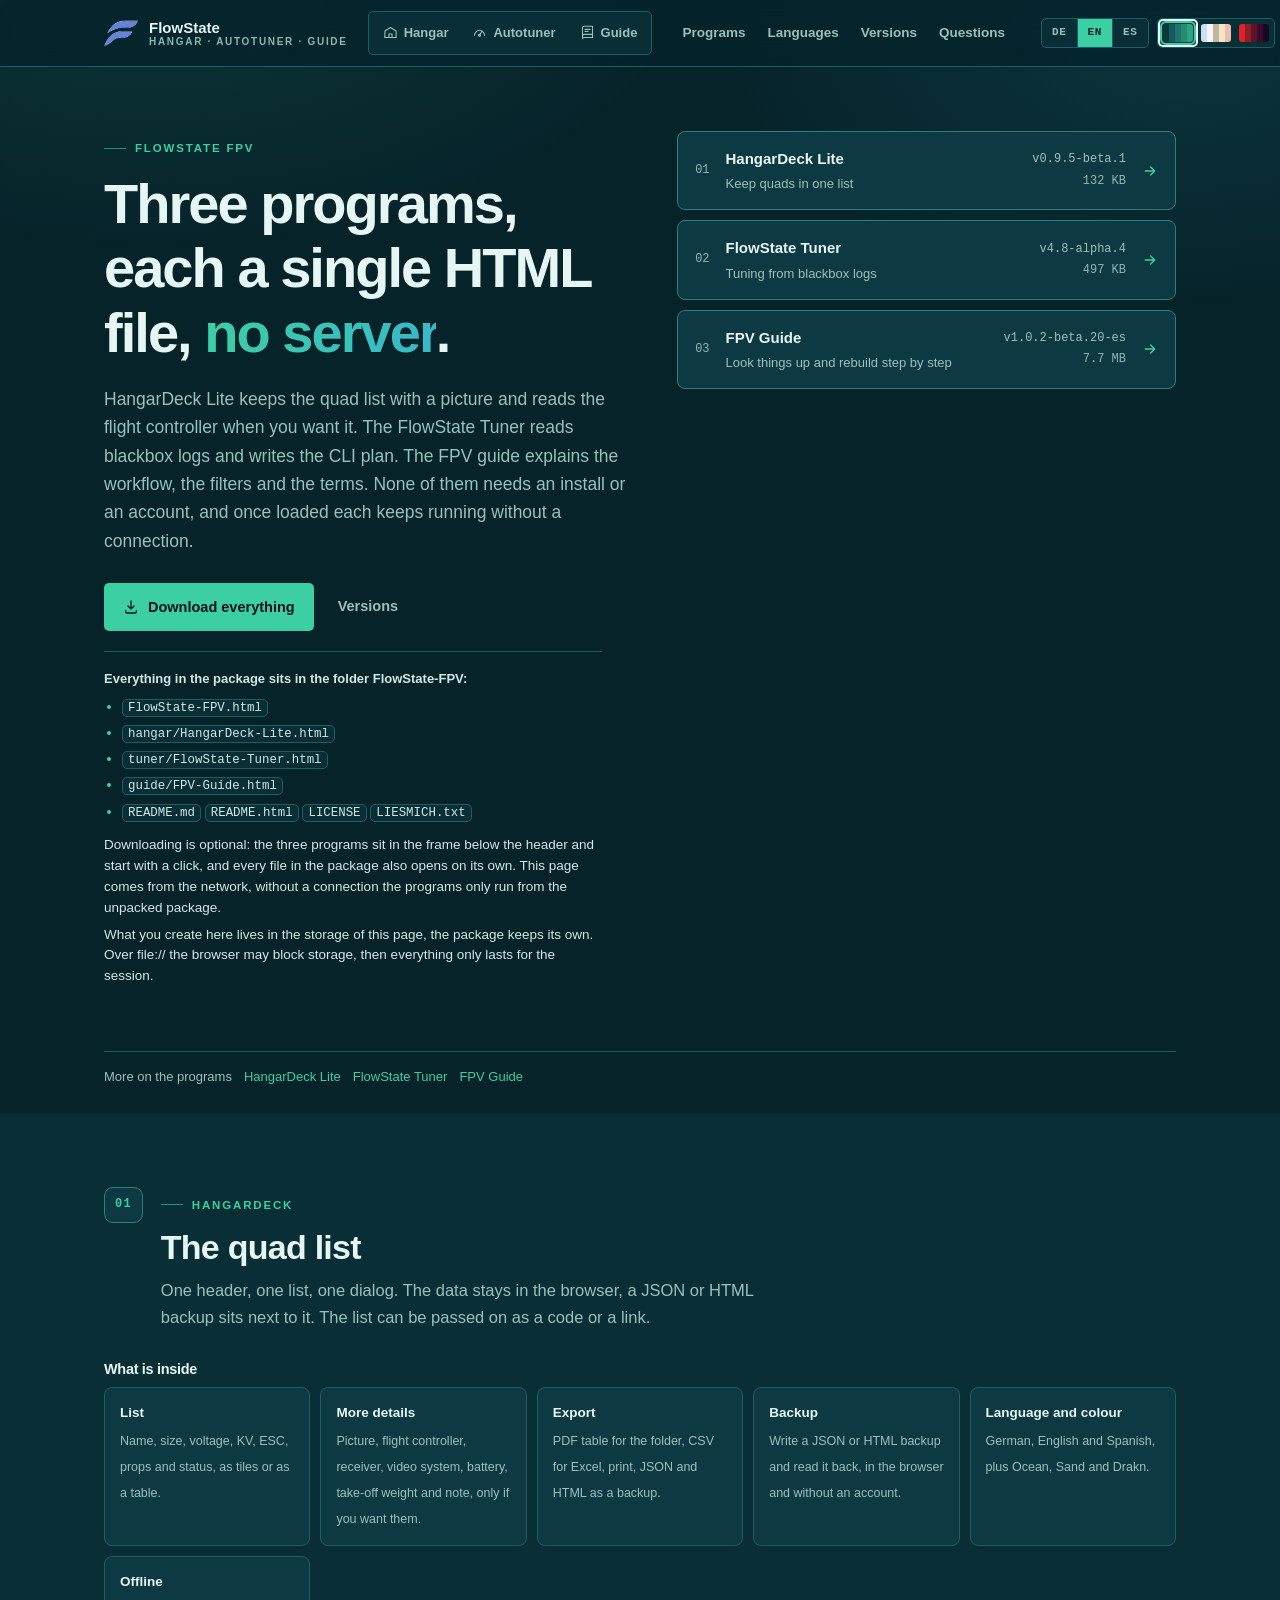
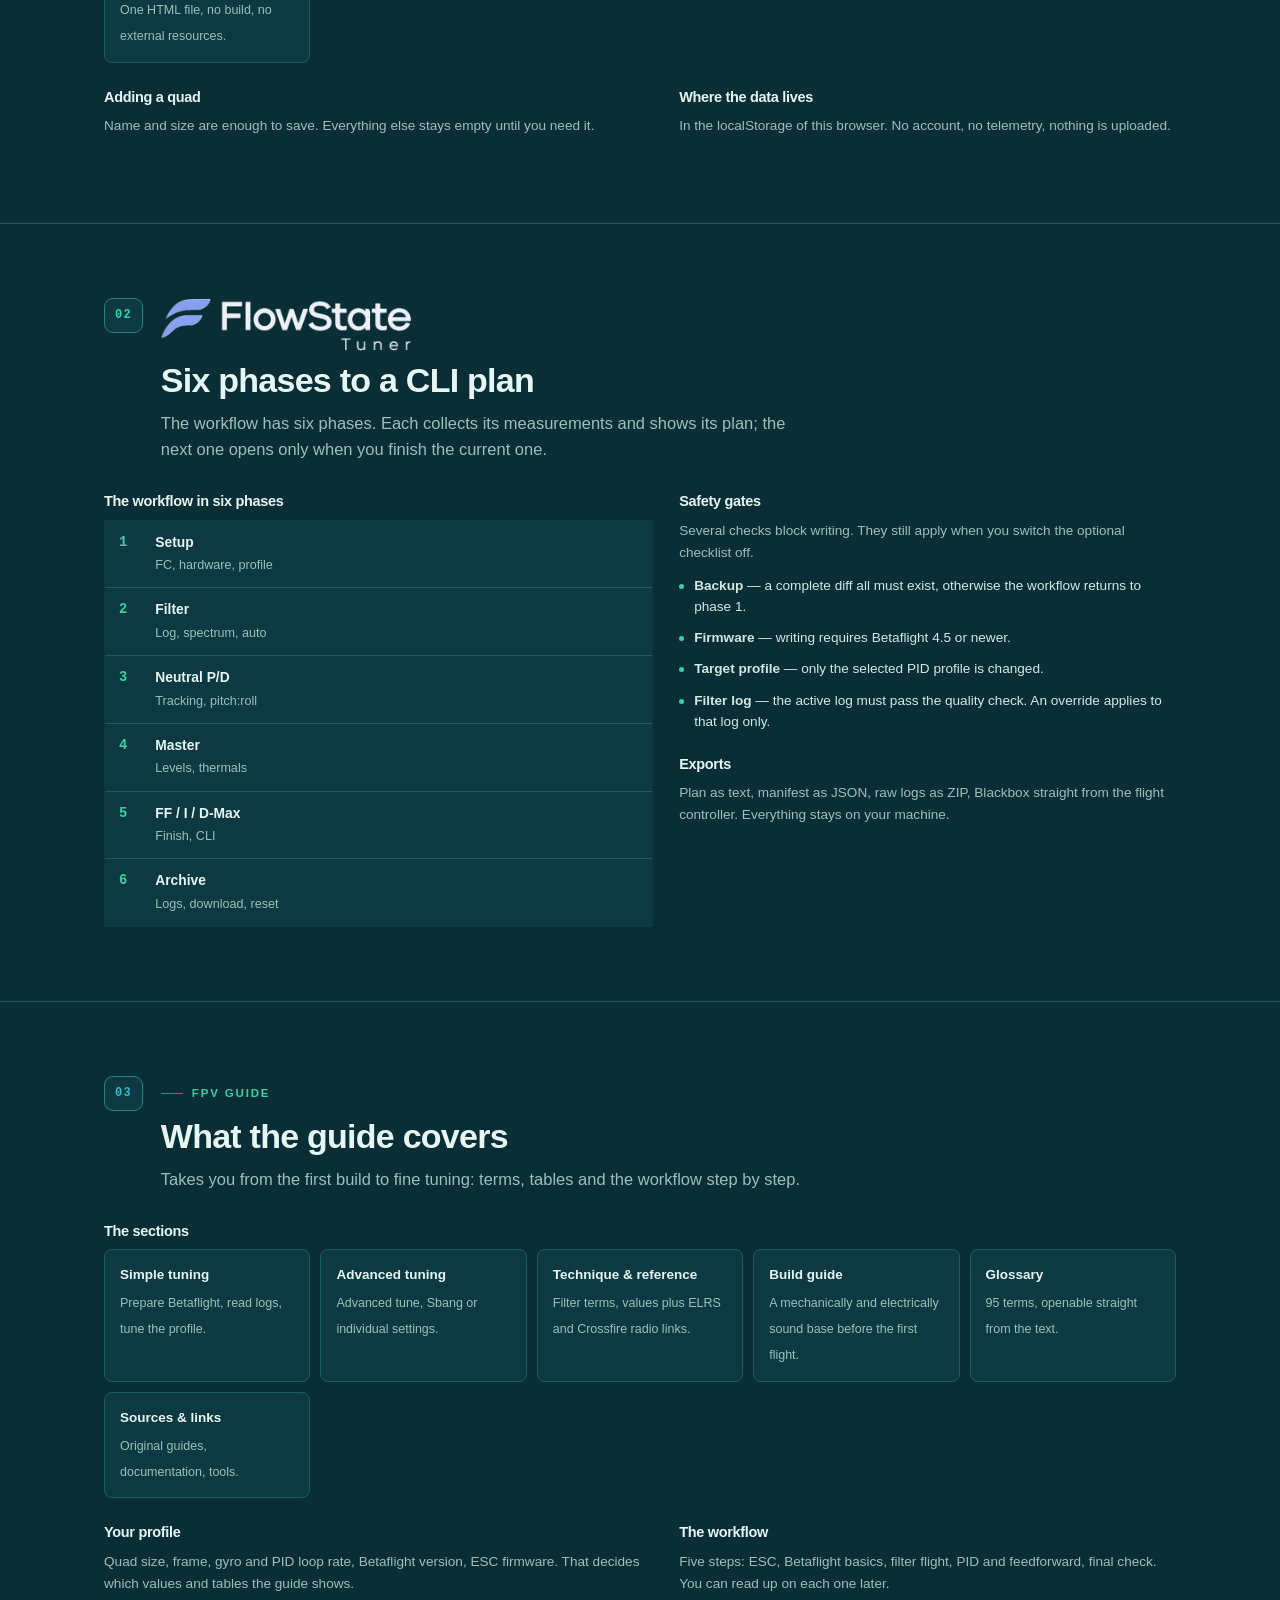
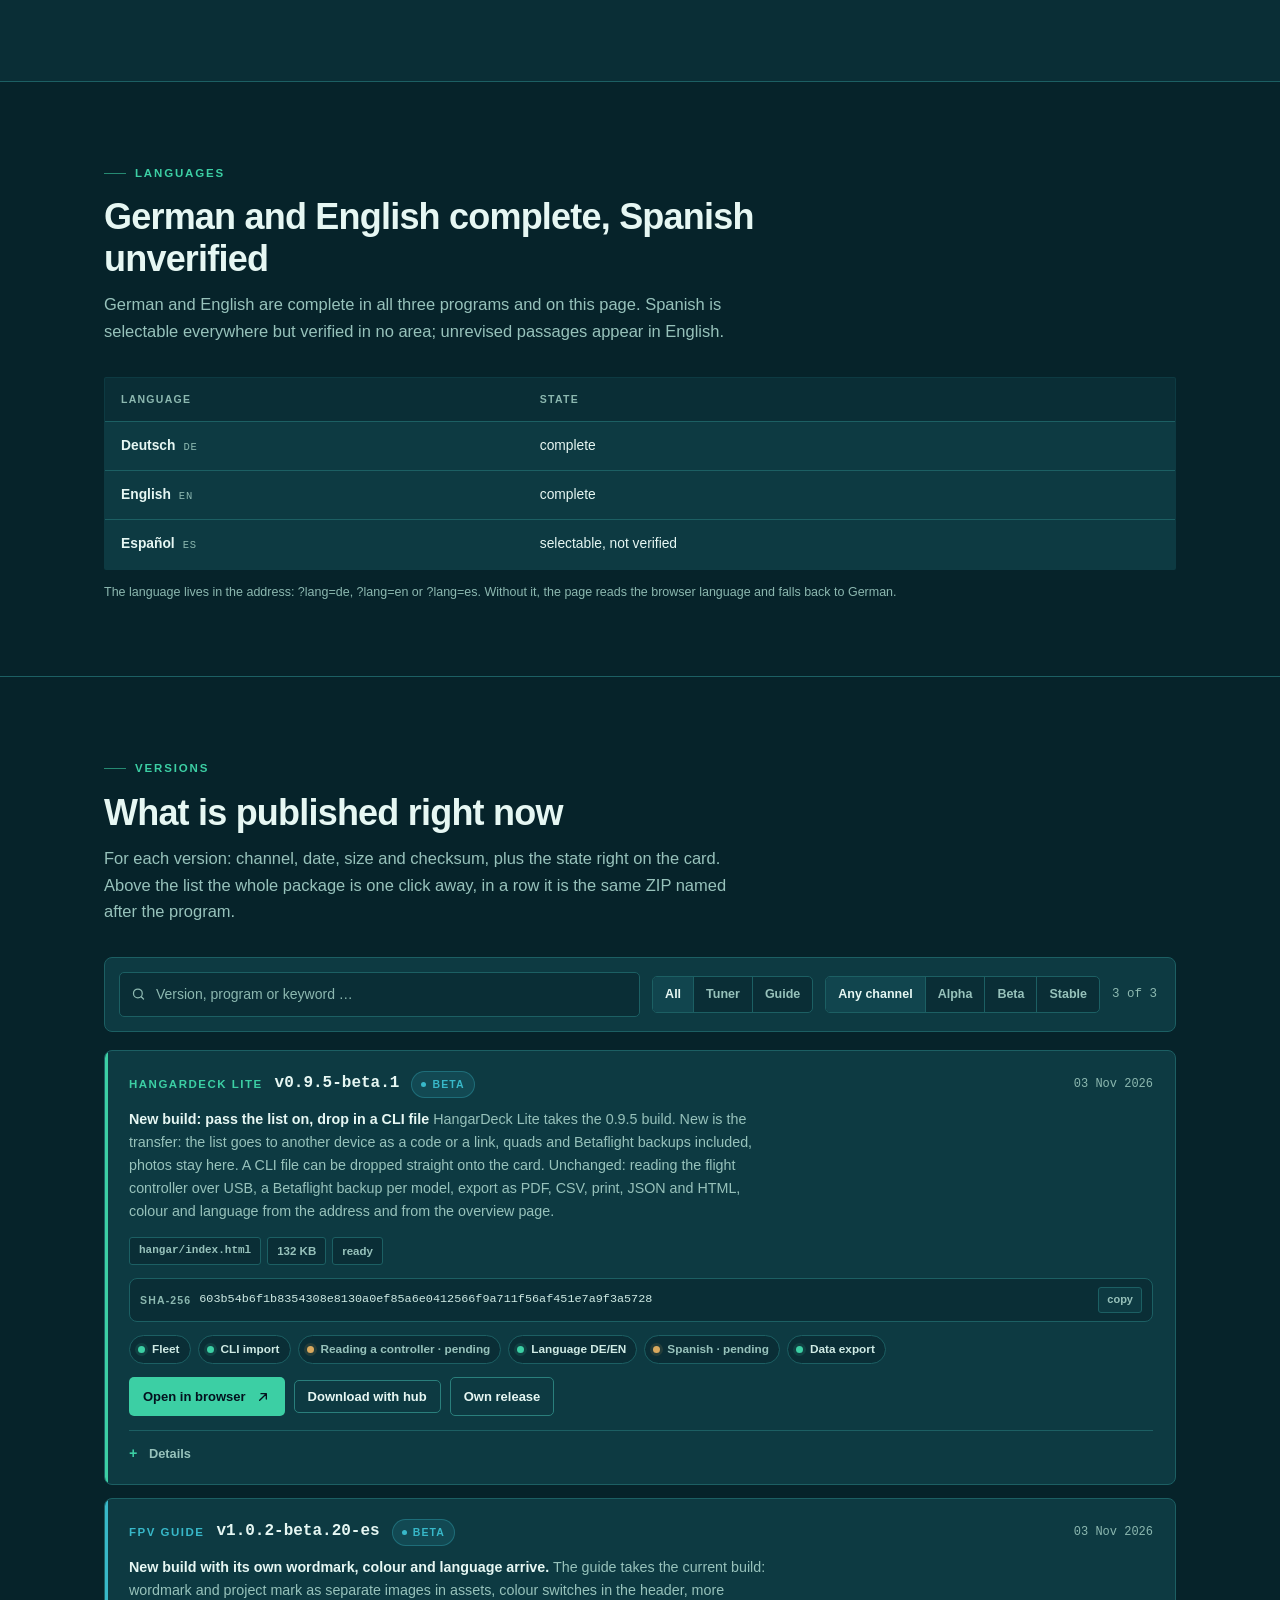
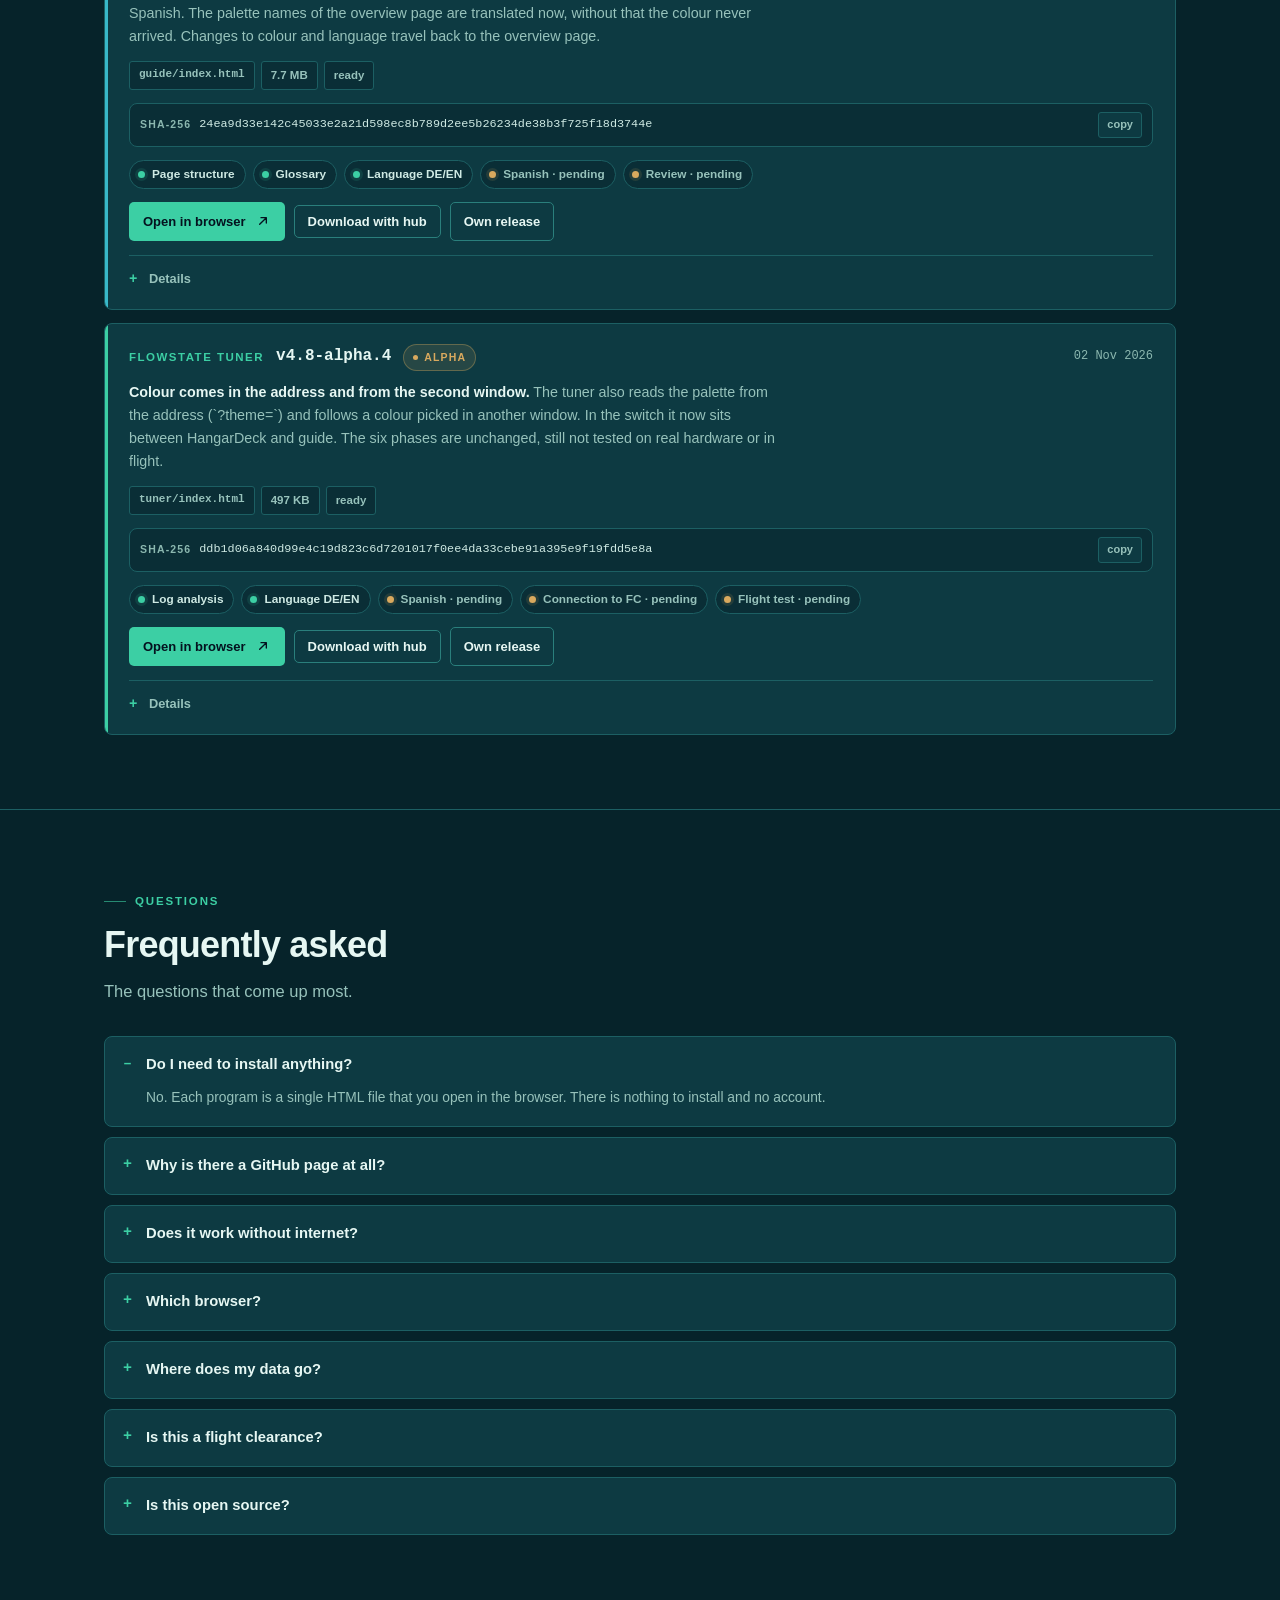
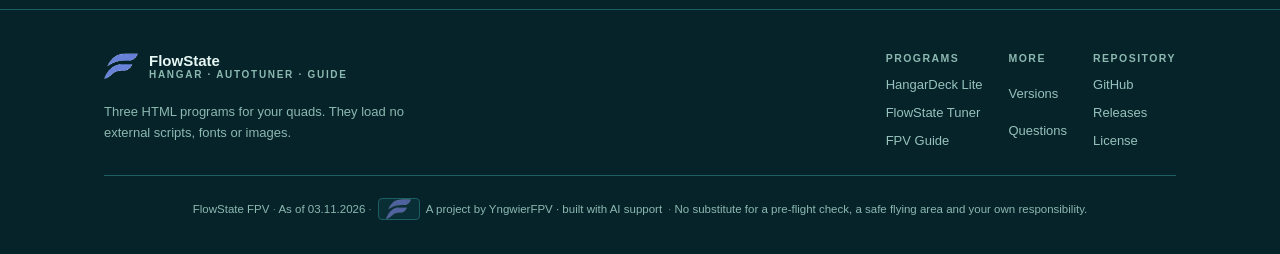
==== index.html @ fd962972 "Paketliste nur mit Dateinamen, Hinweis zum getrennten Speicher Statt vier beschreibender Zeilen steh" ====
<!DOCTYPE html>
<html lang="de" data-lang="de" data-theme="ocean">
<head>
<meta charset="utf-8">
<meta name="viewport" content="width=device-width, initial-scale=1">
<title>FlowState FPV · Tuner, Guide &amp; HangarDeck</title>
<meta name="description" content="Drei HTML-Programme für deine Copter. HangarDeck Lite führt die Copter-Liste, der FlowState Tuner wertet Blackbox-Logs aus und schreibt einen CLI-Plan, der FPV Guide erklärt Ablauf, Filter und Begriffe.">
<meta name="theme-color" content="#06232a">
<link rel="icon" href="assets/images/favicon.png" type="image/png">
<link rel="stylesheet" href="assets/css/style.css">
<script>
  (function () {
    var d = document.documentElement;
    d.classList.add('js');
    try {
      // Gespeichert wird der Name, den auch der Tuner kennt (dunkel/hell/creme);
      // hier wird er auf Ocean, Sand und Drakn abgebildet.
      var alt = { dark: 'ocean', light: 'sand', cream: 'drakn', linen: 'sand', crimson: 'drakn' };
      var theme = new URLSearchParams(location.search).get('theme');
      if (!theme) theme = localStorage.getItem('flowstate-theme');
      if (alt[theme]) theme = alt[theme];
      if (theme === 'ocean' || theme === 'sand' || theme === 'drakn') {
        d.setAttribute('data-theme', theme);
        if (new URLSearchParams(location.search).get('theme')) {
          try { localStorage.setItem('flowstate-theme', theme); } catch (e) {}
        }
      }
      var query = new URLSearchParams(location.search).get('lang');
      var lang = query || localStorage.getItem('flowstate-lang');
      if (lang !== 'de' && lang !== 'en' && lang !== 'es') {
        var browser = (navigator.language || 'en').toLowerCase();
        lang = browser.indexOf('de') === 0 ? 'de' : browser.indexOf('es') === 0 ? 'es' : 'en';
      }
      d.setAttribute('data-lang', lang);
      d.setAttribute('lang', lang);
    } catch (e) {}
  })();
</script>
</head>
<body>

<a class="sr-only" href="#uebersicht">Zum Inhalt</a>

<header class="site-header">
  <div class="wrap header-inner">
    <a class="brand" href="./">
      <img class="brand-mark" src="assets/images/mark.png" alt="" width="34" height="27" decoding="async">
      <span class="brand-text">
        <span class="brand-name">FlowState</span>
        <span class="brand-sub">Hangar · Autotuner · Guide</span>
      </span>
    </a>

    <div class="app-switch" id="app-switch" role="group" aria-label="Programme">
      <span class="app-switch__pill" aria-hidden="true"></span>
      <a class="app-switch__item" href="hangar/" data-app="hangar">
        <svg viewBox="0 0 24 24" fill="none" stroke="currentColor" stroke-width="1.7" stroke-linecap="round" stroke-linejoin="round" aria-hidden="true"><path d="M3 20V9.5L12 4l9 5.5V20"/><path d="M3 20h18"/><path d="M9.5 20v-5.5h5V20"/></svg>
        <span data-i18n="apps.hangar">Hangar</span>
      </a>
      <a class="app-switch__item" href="tuner/" data-app="tuner">
        <svg viewBox="0 0 24 24" fill="none" stroke="currentColor" stroke-width="1.7" stroke-linecap="round" stroke-linejoin="round" aria-hidden="true"><path d="M4 16.5a8 8 0 1 1 16 0"/><path d="M12 16.5 16 10"/><circle cx="12" cy="16.5" r="1.6"/></svg>
        <span data-i18n="apps.tuner">Autotuner</span>
      </a>
      <a class="app-switch__item" href="guide/" data-app="guide">
        <svg viewBox="0 0 24 24" fill="none" stroke="currentColor" stroke-width="1.7" stroke-linecap="round" stroke-linejoin="round" aria-hidden="true"><path d="M4 4.5A2.5 2.5 0 0 1 6.5 2H20v18H6.5A2.5 2.5 0 0 0 4 22V4.5Z"/><path d="M4 17.5A2.5 2.5 0 0 1 6.5 15H20"/><path d="M8 7h8M8 10.5h5"/></svg>
        <span data-i18n="apps.guide">Guide</span>
      </a>
    </div>

    <nav class="nav" aria-label="Navigation">
      <a href="#uebersicht" data-i18n="nav.projects">Programme</a>
      <a href="#sprachen" data-i18n="nav.langs">Sprachen</a>
      <a href="#versionen" data-i18n="nav.versions">Versionen</a>
      <a href="#fragen" data-i18n="nav.faq">Fragen</a>
    </nav>

    <div class="header-actions">
      <div class="lang-switch" role="group" aria-label="Sprache">
        <button type="button" data-lang-btn="de" aria-pressed="true">DE</button>
        <button type="button" data-lang-btn="en" aria-pressed="false">EN</button>
        <button type="button" data-lang-btn="es" aria-pressed="false">ES</button>
      </div>
      <div class="theme-switch" id="theme-switch" role="group" aria-label="Farben">
        <button class="theme-option" type="button" data-theme-set="ocean" aria-label="Ocean" aria-pressed="true">
          <span class="theme-dots" aria-hidden="true" style="--sw-1:#0b383e;--sw-2:#155b5b;--sw-3:#1e746b;--sw-4:#258c71;--sw-5:#2ca387"><i></i><i></i><i></i><i></i><i></i></span>
        </button>
        <button class="theme-option" type="button" data-theme-set="sand" aria-label="Sand" aria-pressed="false">
          <span class="theme-dots" aria-hidden="true" style="--sw-1:#c9e0f0;--sw-2:#f4f6f5;--sw-3:#c4b69c;--sw-4:#f0e6cb;--sw-5:#ecbda9"><i></i><i></i><i></i><i></i><i></i></span>
        </button>
        <button class="theme-option" type="button" data-theme-set="drakn" aria-label="Drakn" aria-pressed="false">
          <span class="theme-dots" aria-hidden="true" style="--sw-1:#dd2328;--sw-2:#8e1e2c;--sw-3:#5a152a;--sw-4:#3f092b;--sw-5:#140a25"><i></i><i></i><i></i><i></i><i></i></span>
        </button>
      </div>
      <button class="icon-btn update-btn" type="button" id="update-check" aria-label="Stand prüfen" title="Stand prüfen" data-i18n-aria="update.title" data-i18n-title="update.title">
        <svg viewBox="0 0 24 24" fill="none" stroke="currentColor" stroke-width="1.9" stroke-linecap="round" stroke-linejoin="round" aria-hidden="true"><path d="M20 12a8 8 0 1 1-2.5-5.8"/><path d="M20 3.5V9h-5.5"/></svg>
      </button>
      <button class="icon-btn report-btn" type="button" id="report-check" aria-label="Fehler melden" title="Fehler melden" data-i18n-aria="report.title" data-i18n-title="report.title">
        <svg viewBox="0 0 24 24" fill="none" stroke="currentColor" stroke-width="1.9" stroke-linecap="round" stroke-linejoin="round" aria-hidden="true"><ellipse cx="12" cy="13" rx="4" ry="5.6"/><path d="M9.4 7.6a2.6 2.6 0 0 1 5.2 0"/><path d="m9.3 5.4 1.3 1.6M14.7 5.4l-1.3 1.6"/><path d="M8 10.4 4.8 9M8 13H4.6M8 15.6 4.8 17M16 10.4 19.2 9M16 13h3.4M16 15.6 19.2 17"/></svg>
      </button>
      <a class="icon-btn" href="https://github.com/YngwieRfpv/flowstate-fpv-tuner" target="_blank" rel="noopener" aria-label="GitHub">
        <svg viewBox="0 0 16 16" fill="currentColor" aria-hidden="true"><path d="M8 0C3.58 0 0 3.58 0 8c0 3.54 2.29 6.53 5.47 7.59.4.07.55-.17.55-.38 0-.19-.01-.82-.01-1.49-2.01.37-2.53-.49-2.69-.94-.09-.23-.48-.94-.82-1.13-.28-.15-.68-.52-.01-.53.63-.01 1.08.58 1.23.82.72 1.21 1.87.87 2.33.66.07-.52.28-.87.51-1.07-1.78-.2-3.64-.89-3.64-3.95 0-.87.31-1.59.82-2.15-.08-.2-.36-1.02.08-2.12 0 0 .67-.21 2.2.82.64-.18 1.32-.27 2-.27s1.36.09 2 .27c1.53-1.04 2.2-.82 2.2-.82.44 1.1.16 1.92.08 2.12.51.56.82 1.27.82 2.15 0 3.07-1.87 3.75-3.65 3.95.29.25.54.73.54 1.48 0 1.07-.01 1.93-.01 2.2 0 .21.15.46.55.38A8.01 8.01 0 0 0 16 8c0-4.42-3.58-8-8-8Z"/></svg>
      </a>
    </div>
  </div>
</header>

<section class="app-stage" id="app-stage" hidden aria-label="Programm">
  <div class="app-stage__bar">
    <button type="button" class="app-stage__btn" id="app-stage-close">
      <svg viewBox="0 0 24 24" fill="none" stroke="currentColor" stroke-width="1.9" stroke-linecap="round" stroke-linejoin="round" aria-hidden="true"><path d="m15 18-6-6 6-6"/></svg>
      <span data-i18n="stage.back">Zurück zur Übersicht</span>
    </button>
    <span class="app-stage__title" id="app-stage-title">Guide</span>
    <a class="app-stage__btn app-stage__btn--quiet" id="app-stage-open" href="guide/" target="_blank" rel="noopener">
      <span data-i18n="stage.newTab">In neuem Tab</span>
      <svg viewBox="0 0 24 24" fill="none" stroke="currentColor" stroke-width="1.9" stroke-linecap="round" stroke-linejoin="round" aria-hidden="true"><path d="M14 4h6v6"/><path d="M20 4 11 13"/><path d="M19 14v5a1 1 0 0 1-1 1H5a1 1 0 0 1-1-1V6a1 1 0 0 1 1-1h5"/></svg>
    </a>
  </div>
  <div class="app-stage__frame">
    <div class="app-stage__loading" id="app-stage-loading">
      <span class="app-stage__spinner" aria-hidden="true"></span>
      <span data-i18n="stage.loading">Wird geladen</span>
      <p class="app-stage__slow" id="app-stage-slow" hidden>
        <a id="app-stage-slow-link" href="guide/" data-i18n="stage.slow">Lädt nicht im Rahmen, dann hier direkt öffnen</a>
      </p>
    </div>
    <iframe id="app-frame" title="Programm" src="about:blank" allow="serial; clipboard-write"></iframe>
  </div>
</section>

<main>

<section class="overview" id="uebersicht">
  <div class="wrap overview-grid">
    <div class="overview-copy">
      <p class="eyebrow" data-i18n="hero.eyebrow">FlowState FPV</p>
      <h1>
        <span data-i18n="hero.title1">Drei Programme,</span><br>
        <span data-i18n="hero.title2">je eine HTML-Datei,</span>
        <span class="accent" data-i18n="hero.accent">kein Server</span>.
      </h1>
      <p class="hero-lede" data-i18n="hero.lede">HangarDeck Lite führt die Copter-Liste mit Bild und liest auf Wunsch den Flight Controller aus. Der FlowState Tuner liest Blackbox-Logs und schreibt den CLI-Plan. Der FPV Guide erklärt Ablauf, Filter und Begriffe. Keines der drei braucht eine Installation oder ein Konto, und einmal geladen läuft es ohne Verbindung weiter.</p>
      <div class="overview-actions">
        <button class="btn btn--primary" type="button" data-bundle="all">
          <svg viewBox="0 0 24 24" fill="none" stroke="currentColor" stroke-width="1.9" stroke-linecap="round" stroke-linejoin="round" aria-hidden="true"><path d="M12 3v12m0 0 4.5-4.5M12 15l-4.5-4.5"/><path d="M4 17.5V19a2 2 0 0 0 2 2h12a2 2 0 0 0 2-2v-1.5"/></svg>
          <span data-i18n="bundle.all">Alles herunterladen</span>
        </button>
        <a class="btn btn--quiet" href="#versionen" data-i18n="hero.cta4">Versionen</a>
      </div>
      <div class="bundle-info">
        <p class="bundle-info__lead" data-i18n="bundle.what">Im Paket liegt alles im Ordner FlowState-FPV:</p>
        <ul class="bundle-info__list">
          <li><code>FlowState-FPV.html</code></li>
          <li><code>hangar/HangarDeck-Lite.html</code></li>
          <li><code>tuner/FlowState-Tuner.html</code></li>
          <li><code>guide/FPV-Guide.html</code></li>
          <li><code>README.md</code> <code>README.html</code> <code>LICENSE</code> <code>LIESMICH.txt</code></li>
        </ul>
        <p class="bundle-info__note" data-i18n="bundle.optional">Herunterladen ist freiwillig: die drei Programme liegen hier im Rahmen unter der Kopfzeile und starten per Klick, jede Datei im Paket lässt sich auch allein öffnen. Diese Seite kommt aus dem Netz, ohne Verbindung laufen die Programme nur aus dem entpackten Paket.</p>
        <p class="bundle-info__note" data-i18n="bundle.storage">Was du hier anlegst, liegt im Speicher dieser Seite, das Paket führt seinen eigenen. Über file:// kann der Browser den Speicher sperren, dann gilt alles nur für die Sitzung.</p>
      </div>
    </div>

    <div class="overview-list reveal" id="overview-list" aria-live="polite"></div>
    <p class="overview-links reveal">
      <span data-i18n="overview.sections">Mehr zu den Programmen</span>
      <a href="#hangar">HangarDeck Lite</a>
      <a href="#tuner">FlowState Tuner</a>
      <a href="#guide">FPV Guide</a>
    </p>
  </div>
</section>
<section class="section section--detail" id="hangar">
  <div class="wrap">
    <div class="detail-head reveal">
      <span class="detail-index">01</span>
      <div>
        <p class="eyebrow" data-i18n="hangar.eyebrow">HangarDeck</p>
        <h2 data-i18n="hangar.title">Die Copter-Liste</h2>
        <p class="lede" data-i18n="hangar.lede">Ein Kopf, eine Liste, ein Dialog. Die Daten bleiben im Browser, eine Sicherung als JSON oder HTML liegt daneben. Die Liste lässt sich als Code oder Link weitergeben.</p>
      </div>
    </div>

    <div class="reveal">
      <h3 class="sub-title" data-i18n="hangar.areas">Was drin ist</h3>
      <div class="area-grid">
        <div class="area"><strong data-i18n="area.list.t">Liste</strong><span data-i18n="area.list.d">Name, Größe, Spannung, KV, ESC, Props und Status, wahlweise als Kacheln oder als Tabelle.</span></div>
        <div class="area"><strong data-i18n="area.detail.t">Mehr Details</strong><span data-i18n="area.detail.d">Bild, Flight Controller, Empfänger, Videosystem, Akku, Abfluggewicht und Notiz, nur auf Wunsch.</span></div>
        <div class="area"><strong data-i18n="area.export.t">Export</strong><span data-i18n="area.export.d">PDF-Tabelle für die Ablage, CSV für Excel, Druck, JSON und HTML als Sicherung.</span></div>
        <div class="area"><strong data-i18n="area.backup.t">Sicherung</strong><span data-i18n="area.backup.d">JSON- oder HTML-Backup schreiben und wieder einlesen, im Browser und ohne Konto.</span></div>
        <div class="area"><strong data-i18n="area.lang.t">Sprache und Farbe</strong><span data-i18n="area.lang.d">Deutsch, Englisch und Spanisch, dazu Ozean, Leinen und Dunkelrot.</span></div>
        <div class="area"><strong data-i18n="area.offline.t">Offline</strong><span data-i18n="area.offline.d">Eine HTML-Datei, kein Build, keine fremden Ressourcen.</span></div>
      </div>
    </div>

    <div class="detail-grid" style="margin-top:26px">
      <div class="reveal">
        <h3 class="sub-title" data-i18n="hangar.check">Anlegen</h3>
        <p class="sub-text" data-i18n="hangar.check.lede">Name und Größe reichen zum Speichern. Alles andere bleibt leer, bis du es brauchst.</p>
      </div>
      <div class="reveal">
        <h3 class="sub-title" data-i18n="hangar.data">Wo die Daten liegen</h3>
        <p class="sub-text" data-i18n="hangar.data.lede">Im localStorage dieses Browsers. Kein Konto, keine Telemetrie, nichts wird hochgeladen.</p>
      </div>
    </div>
  </div>
</section>

<section class="section section--detail" id="tuner">
  <div class="wrap">
    <div class="detail-head reveal">
      <span class="detail-index">02</span>
      <div>
        <img class="tuner-logo tuner-logo--dunkel" src="assets/images/logo-tuner.png" alt="FlowState Tuner" width="560" height="118" decoding="async">
        <img class="tuner-logo tuner-logo--hell" src="assets/images/logo-tuner-hell.png" alt="FlowState Tuner" width="560" height="118" decoding="async">
        <h2 data-i18n="tuner.title">Sechs Phasen bis zum CLI-Plan</h2>
        <p class="lede" data-i18n="tuner.lede">Der Ablauf hat sechs Phasen. Jede sammelt ihre Messwerte und zeigt ihren Plan. Weiter geht es erst, wenn du die Phase abschließt.</p>
      </div>
    </div>

    <div class="detail-grid">
      <div class="reveal">
        <h3 class="sub-title" data-i18n="tuner.phases">Der Ablauf in sechs Phasen</h3>
        <table class="phase-table">
          <tbody id="phase-body"></tbody>
        </table>
      </div>

      <div class="reveal">
        <h3 class="sub-title" data-i18n="tuner.gates">Sicherheits-Gates</h3>
        <p class="sub-text" data-i18n="tuner.gates.lede">Mehrere Prüfungen blockieren das Schreiben. Sie greifen auch dann, wenn du die optionale Checkliste abgeschaltet hast.</p>
        <ul class="notes-list">
          <li><span><strong data-i18n="gate.backup.t">Backup</strong> — <span data-i18n="gate.backup.d">ein vollständiges diff all muss vorliegen, sonst springt der Ablauf zurück in Phase 1.</span></span></li>
          <li><span><strong data-i18n="gate.firmware.t">Firmware</strong> — <span data-i18n="gate.firmware.d">Schreiben nur mit Betaflight 4.5 oder neuer.</span></span></li>
          <li><span><strong data-i18n="gate.profile.t">Zielprofil</strong> — <span data-i18n="gate.profile.d">nur das gewählte PID-Profil wird verändert.</span></span></li>
          <li><span><strong data-i18n="gate.filter.t">Filterlog</strong> — <span data-i18n="gate.filter.d">das aktive Log muss die Qualitätsprüfung bestehen. Ein Override gilt nur für genau dieses Log.</span></span></li>
        </ul>

        <h3 class="sub-title" style="margin-top:24px" data-i18n="tuner.exports">Exporte</h3>
        <p class="sub-text" data-i18n="tuner.exports.lede">Plan als Text, Manifest als JSON, Roh-Logs als ZIP, Blackbox direkt aus dem Flight Controller. Alles bleibt auf deinem Rechner.</p>
      </div>
    </div>
  </div>
</section>

<section class="section section--detail" id="guide">
  <div class="wrap">
    <div class="detail-head reveal">
      <span class="detail-index">03</span>
      <div>
        <p class="eyebrow" data-i18n="guide.eyebrow">FPV Guide</p>
        <h2 data-i18n="guide.title">Was im Guide steht</h2>
        <p class="lede" data-i18n="guide.lede">Führt vom ersten Build bis zum Feintuning: Begriffe, Tabellen und der Ablauf Schritt für Schritt.</p>
      </div>
    </div>

    <div class="reveal">
      <h3 class="sub-title" data-i18n="guide.areas">Die Bereiche</h3>
      <div class="area-grid">
        <div class="area"><strong data-i18n="area.simple.t">Simple Tuning</strong><span data-i18n="area.simple.d">Betaflight vorbereiten, Logs lesen, Profil abstimmen.</span></div>
        <div class="area"><strong data-i18n="area.advanced.t">Advanced Tuning</strong><span data-i18n="area.advanced.d">Advanced Tune, Sbang oder einzelne Einstellungen.</span></div>
        <div class="area"><strong data-i18n="area.ref.t">Technik & Referenz</strong><span data-i18n="area.ref.d">Filterbegriffe, Werte sowie ELRS- und Crossfire-Funkstrecken.</span></div>
        <div class="area"><strong data-i18n="area.build.t">Build-Guide</strong><span data-i18n="area.build.d">Mechanisch und elektrisch saubere Basis vor dem Erstflug.</span></div>
        <div class="area"><strong data-i18n="area.glossary.t">Glossar</strong><span data-i18n="area.glossary.d">95 Begriffe, direkt im Text aufrufbar.</span></div>
        <div class="area"><strong data-i18n="area.sources.t">Quellen & Links</strong><span data-i18n="area.sources.d">Originalanleitungen, Dokumentation, Werkzeuge.</span></div>
      </div>
    </div>

    <div class="detail-grid" style="margin-top:26px">
      <div class="reveal">
        <h3 class="sub-title" data-i18n="guide.profile">Dein Profil</h3>
        <p class="sub-text" data-i18n="guide.profile.lede">Coptergröße, Frame, Gyro- und PID-Taktrate, Betaflight-Version, ESC-Firmware. Danach richtet sich, welche Werte und Tabellen der Guide zeigt.</p>
      </div>
      <div class="reveal">
        <h3 class="sub-title" data-i18n="guide.workspace">Der Ablauf</h3>
        <p class="sub-text" data-i18n="guide.workspace.lede">Fünf Schritte: ESC, Betaflight-Basis, Filterflug, PID und Feedforward, Abschlussprüfung. Jeden Schritt kannst du später nachlesen.</p>
      </div>
    </div>
  </div>
</section>

<section class="section" id="sprachen">
  <div class="wrap">
    <div class="section-head reveal">
      <p class="eyebrow" data-i18n="langs.eyebrow">Sprachen</p>
      <h2 data-i18n="langs.title">Deutsch und Englisch vollständig, Spanisch ungeprüft</h2>
      <p class="lede" data-i18n="langs.lede">Deutsch und Englisch sind bei allen drei Programmen und in dieser Übersicht vollständig. Spanisch ist überall auswählbar, aber in keinem Bereich geprüft; offene Stellen erscheinen auf Englisch.</p>
    </div>

    <div class="reveal">
      <table class="lang-table">
        <thead>
          <tr>
            <th scope="col" data-i18n="langs.h.language">Sprache</th>
            <th scope="col" data-i18n="langs.h.status">Stand</th>
          </tr>
        </thead>
        <tbody>
          <tr>
            <th scope="row"><strong>Deutsch</strong><span class="lang-code">DE</span></th>
            <td data-i18n="langs.status.full">vollständig</td>
          </tr>
          <tr>
            <th scope="row"><strong>English</strong><span class="lang-code">EN</span></th>
            <td data-i18n="langs.status.full">vollständig</td>
          </tr>
          <tr>
            <th scope="row"><strong>Español</strong><span class="lang-code">ES</span></th>
            <td data-i18n="langs.status.open">wählbar, nicht geprüft</td>
          </tr>
        </tbody>
      </table>
      <p class="lang-note" data-i18n="langs.note">Die Sprache steht in der Adresse: ?lang=de, ?lang=en oder ?lang=es. Ohne Angabe nimmt die Seite die Browsersprache und fällt sonst auf Deutsch zurück.</p>
    </div>
  </div>
</section>

<section class="section" id="versionen">
  <div class="wrap">
    <div class="section-head reveal">
      <p class="eyebrow" data-i18n="versions.eyebrow">Versionen</p>
      <h2 data-i18n="versions.title">Was gerade veröffentlicht ist</h2>
      <p class="lede" data-i18n="versions.lede">Zu jeder Version: Kanal, Datum, Größe und Prüfsumme, dazu der Stand direkt in der Karte. Oben lässt sich alles auf einmal laden, in der Zeile dasselbe Paket mit dem Programmnamen im Dateinamen.</p>
    </div>

    <div class="toolbar reveal">
      <label class="search">
        <span class="sr-only" data-i18n="search.label">Versionen durchsuchen</span>
        <svg viewBox="0 0 24 24" fill="none" stroke="currentColor" stroke-width="2" stroke-linecap="round" aria-hidden="true"><circle cx="11" cy="11" r="7"/><path d="m20 20-3.5-3.5"/></svg>
        <input id="search" type="search" data-i18n-placeholder="search.placeholder" placeholder="Version, Programm oder Stichwort …" autocomplete="off" spellcheck="false">
      </label>

      <div class="segmented" role="group" aria-label="Programm">
        <button type="button" data-filter="project" data-value="all" aria-pressed="true" data-i18n="filter.all">Alle</button>
        <button type="button" data-filter="project" data-value="tuner" aria-pressed="false">Tuner</button>
        <button type="button" data-filter="project" data-value="guide" aria-pressed="false">Guide</button>
      </div>

      <div class="segmented" role="group" aria-label="Kanal">
        <button type="button" data-filter="channel" data-value="all" aria-pressed="true" data-i18n="filter.anyChannel">Jeder Kanal</button>
        <button type="button" data-filter="channel" data-value="alpha" aria-pressed="false">Alpha</button>
        <button type="button" data-filter="channel" data-value="beta" aria-pressed="false">Beta</button>
        <button type="button" data-filter="channel" data-value="rc" aria-pressed="false" data-i18n-aria="channel.rc" hidden>RC</button>
        <button type="button" data-filter="channel" data-value="stable" aria-pressed="false">Stable</button>
      </div>

      <span class="toolbar-count" id="result-count" aria-live="polite">—</span>
    </div>

    <div class="release-list" id="release-list"></div>
  </div>
</section>

<section class="section" id="fragen">
  <div class="wrap">
    <div class="section-head reveal">
      <p class="eyebrow" data-i18n="faq.eyebrow">Fragen</p>
      <h2 data-i18n="faq.title">Häufige Fragen</h2>
      <p class="lede" data-i18n="faq.lede">Die Fragen, die am häufigsten kommen.</p>
    </div>

    <div class="faq reveal">
      <details open>
        <summary data-i18n="faq.install.q">Muss ich etwas installieren?</summary>
        <p data-i18n="faq.install.a">Nein. Jedes Programm besteht aus einer HTML-Datei, die du im Browser öffnest. Es gibt nichts zu installieren und kein Konto.</p>
      </details>
      <details>
        <summary data-i18n="faq.pages.q">Warum gibt es überhaupt eine GitHub-Seite?</summary>
        <p data-i18n="faq.pages.a">GitHub Pages liefert nur Dateien aus, die im Repository liegen. Es startet nichts und es baut nichts. Damit eine Adresse wie /tuner/ funktioniert, muss in den Repository-Einstellungen unter Pages der Branch ausgewählt sein, in dem die Dateien liegen.</p>
      </details>
      <details>
        <summary data-i18n="faq.offline.q">Funktioniert das auch ohne Internet?</summary>
        <p data-i18n="faq.offline.a">Ja. Die Dateien laden keine externen Skripte, Schriften oder Bilder. Du kannst sie herunterladen oder direkt öffnen, das WLAN kann dabei aus bleiben. Nur die Verweise im Guide führen ins Netz: Sie öffnen sich erst mit Verbindung, der Inhalt braucht sie nicht.</p>
      </details>
      <details>
        <summary data-i18n="faq.browser.q">Welcher Browser?</summary>
        <p data-i18n="faq.browser.a">Der Guide läuft in jedem modernen Browser, auch auf dem Handy. Für die Verbindung zum Flight Controller braucht der Tuner Web Serial. Chrome, Edge und Opera haben es am Desktop eingebaut. In anderen Chromium-Browsern kann es funktionieren, getestet ist das aber nicht. Brave liefert Web Serial abgeschaltet, du musst es erst in den Einstellungen einschalten. Bei Vivaldi fehlte es in manchen Versionen. Firefox und Safari haben es gar nicht. Die Log-Analyse funktioniert in jedem Browser.</p>
      </details>
      <details>
        <summary data-i18n="faq.data.q">Wohin gehen meine Daten?</summary>
        <p data-i18n="faq.data.a">Die Daten bleiben auf deinem Gerät. Einstellungen und Profil liegen im Browser-Speicher, es gibt kein Backend und keine Telemetrie.</p>
      </details>
      <details>
        <summary data-i18n="faq.safe.q">Ist das eine Flugfreigabe?</summary>
        <p data-i18n="faq.safe.a">Nein. Der Tuner ist eine Alpha: Der Schreibpfad ist an echter Hardware und im Flug nicht getestet. Schreiben geht auf eigene Verantwortung, es gilt der Haftungsausschluss der Lizenz. Vorher sichern, Props ab, solange der Copter am USB hängt, und bei heißen Motoren, Desyncs oder unklarer Mechanik sofort aufhören.</p>
      </details>
      <details>
        <summary data-i18n="faq.license.q">Ist das Open Source?</summary>
        <p data-i18n="faq.license.a">Nein. Der Quelltext ist einsehbar, Bearbeitungen sind aber nicht erlaubt. Damit erfüllt die Lizenz die Open-Source-Definition nicht. Erlaubt ist die unveränderte Weitergabe mit Lizenz und Quellenverweis. Der Grund ist der Schreibzugriff auf den Flight Controller: Ungeprüfte Abwandlungen sollen nicht als fertige Fassung im Umlauf sein.</p>
      </details>
    </div>
  </div>
</section>

</main>

<footer class="site-footer">
  <div class="wrap">
    <div class="footer-top">
      <div>
        <a class="brand" href="./">
          <img class="brand-mark" src="assets/images/mark.png" alt="" width="34" height="27" decoding="async">
          <span class="brand-text">
            <span class="brand-name">FlowState</span>
            <span class="brand-sub">Hangar · Autotuner · Guide</span>
          </span>
        </a>
        <p class="footer-note" data-i18n="footer.note">Drei HTML-Programme für deine Copter. Sie laden keine externen Skripte, Schriften oder Bilder.</p>
      </div>

      <div class="footer-links">
        <div class="footer-col">
          <h4 data-i18n="footer.programs">Programme</h4>
          <a href="hangar/">HangarDeck Lite</a>
          <a href="tuner/">FlowState Tuner</a>
          <a href="guide/">FPV Guide</a>
        </div>
        <div class="footer-col">
          <h4 data-i18n="footer.more">Mehr</h4>
          <a href="#versionen" data-i18n="nav.versions">Versionen</a>
          <a href="#fragen" data-i18n="nav.faq">Fragen</a>
        </div>
        <div class="footer-col">
          <h4 data-i18n="footer.repo">Repository</h4>
          <a href="https://github.com/YngwieRfpv/flowstate-fpv-tuner" target="_blank" rel="noopener">GitHub</a>
          <a href="https://github.com/YngwieRfpv/flowstate-fpv-tuner/releases" target="_blank" rel="noopener" data-i18n="footer.releases">Releases</a>
          <a href="https://github.com/YngwieRfpv/flowstate-fpv-tuner/blob/main/LICENSE" target="_blank" rel="noopener" data-i18n="footer.license">Lizenz</a>
        </div>
      </div>
    </div>

    <div class="footer-bottom">
      <span>FlowState FPV <span class="footer-sep" aria-hidden="true">·</span>
        <span data-i18n="footer.asOf">Stand</span> <span data-hero-date>—</span>
        <span class="footer-sep" aria-hidden="true">·</span></span>
      <span class="footer-credit">
        <img class="footer-project-logo" src="assets/images/mark.png" alt="" width="42" height="22" decoding="async">
        <span data-i18n="footer.credit">Ein Projekt von YngwierFPV · KI-gestützt erstellt</span>
      </span>
      <span><span class="footer-sep" aria-hidden="true">·</span>
        <span data-i18n="footer.safety">Kein Ersatz für einen Pre-Flight-Check, sichere Flugfläche und eigene Verantwortung.</span></span>
    </div>
  </div>
</footer>

<dialog class="update-dialog" id="update-dialog" aria-labelledby="update-heading">
  <div class="update-dialog__head">
    <h2 id="update-heading" data-i18n="update.title">Stand prüfen</h2>
    <button class="update-dialog__close" type="button" id="update-close" aria-label="Schließen" data-i18n-aria="update.close">
      <svg viewBox="0 0 24 24" fill="none" stroke="currentColor" stroke-width="2" stroke-linecap="round" aria-hidden="true"><path d="m6 6 12 12M18 6 6 18"/></svg>
    </button>
  </div>
  <div class="update-dialog__body" id="update-body"></div>
  <p class="update-dialog__keep" data-i18n="update.keep">Eine Sicherung ist nicht nötig. Copter-Liste und Tuner-Stand liegen im Browser, nicht in den Dateien, und bleiben erhalten, wenn du die neue Fassung am selben Ort über die alte legst.</p>
</dialog>

<dialog class="update-dialog report-dialog" id="report-dialog" aria-labelledby="report-heading">
  <div class="update-dialog__head">
    <h2 id="report-heading" data-i18n="report.title">Fehler melden</h2>
    <button class="update-dialog__close" type="button" id="report-close" aria-label="Schließen" data-i18n-aria="report.close">
      <svg viewBox="0 0 24 24" fill="none" stroke="currentColor" stroke-width="2" stroke-linecap="round" aria-hidden="true"><path d="m6 6 12 12M18 6 6 18"/></svg>
    </button>
  </div>
  <div class="update-dialog__body report-body">
    <label class="report-field" for="report-program">
      <span class="report-label" data-i18n="report.program">Programm</span>
      <select id="report-program">
        <option value="hub" selected>FlowState FPV</option>
        <option value="tuner">FlowState Tuner</option>
        <option value="guide">FPV Guide</option>
        <option value="hangar">HangarDeck Lite</option>
      </select>
    </label>
    <label class="report-field" for="report-text">
      <span class="report-label" data-i18n="report.what">Was ist passiert?</span>
      <textarea id="report-text" rows="5" spellcheck="true" data-i18n-placeholder="report.whatPh" placeholder="Was hast du gemacht, was ist passiert, was hast du erwartet?"></textarea>
    </label>
    <label class="report-field" for="report-contact">
      <span class="report-label" data-i18n="report.contact">Kontakt (freiwillig)</span>
      <input id="report-contact" type="text" autocomplete="off" data-i18n-placeholder="report.contactPh" placeholder="Mail oder Name, wenn eine Rückfrage erlaubt ist">
    </label>
    <div class="report-trap" aria-hidden="true">
      <label for="report-hp">Website</label>
      <input id="report-hp" type="text" tabindex="-1" autocomplete="off">
    </div>
    <div class="report-actions">
      <button class="btn btn--sm btn--primary" type="button" id="report-telegram" data-i18n="report.sendTelegram" title="Im Telegram-Fenster den Bot @flowstate_fpv_feedback_bot auswählen">Mit Telegram senden</button>
      <button class="btn btn--sm btn--ghost" type="button" id="report-mail" data-i18n="report.sendMail">E-Mail schreiben</button>
      <button class="btn btn--sm btn--ghost" type="button" id="report-copy" data-i18n="report.copy">Bericht kopieren</button>
      <button class="btn btn--sm btn--ghost" type="button" id="report-discord" data-i18n="report.sendDiscord" hidden>Discord</button>
    </div>
    <p class="report-status" id="report-status" role="status" aria-live="polite"></p>
  </div>
  <p class="update-dialog__keep" data-i18n="report.hint">Angehangen werden Programm-Version, Datum und Browser-Kennung, sonst nichts.</p>
</dialog>

<script src="assets/data/versions.js"></script>
<script src="assets/js/markdown.js"></script>
<script src="assets/js/hub.js"></script>
</body>
</html>
---- assets/css/style.css ----
/* Farbschemata: Ocean (Standard), Sand, Drakn.
   Grundlage sind drei Paletten zu je fünf Tönen, aus denen Flächen, Linien und Akzente abgeleitet sind. */

:root,
[data-theme="ocean"] {
  --bg: #06232a;
  --bg-soft: #0a2e36;
  --panel: #0d3a42;
  --panel-2: #11454e;
  --panel-hover: #15525c;
  --line: #1c5f63;
  --line-strong: #2a7f7c;
  --text: #e6f7f3;
  --text-soft: #cfeae4;
  --muted: #97c2bb;
  --faint: #8cb8b0;

  --mint: #3ccfa4;
  --mint-soft: rgba(60, 207, 164, 0.12);
  --mint-line: rgba(60, 207, 164, 0.32);
  --sky: #38b8c9;
  --sky-soft: rgba(56, 184, 201, 0.12);
  --sky-line: rgba(56, 184, 201, 0.32);
  --amber: #d9a95e;
  --amber-soft: rgba(217, 169, 94, 0.12);
  --amber-line: rgba(217, 169, 94, 0.34);
  --violet: #a99df0;
  --violet-soft: rgba(169, 157, 240, 0.12);
  --sw-1: #0b383e;
  --sw-2: #155b5b;
  --sw-3: #1e746b;
  --sw-4: #258c71;
  --sw-5: #2ca387;

  --shadow: 0 1px 0 rgba(255, 255, 255, 0.04) inset, 0 8px 18px -18px rgba(1, 10, 14, 0.9);
  --radius: 8px;
  --r-flat: 2px;
  --r-chip: 3px;
  --r-seg: 5px;
  --r-card: 8px;
  --card-edge: 1px solid var(--line-strong);
  --ring: #eef6f5;
  --maxw: 1120px;

  --font: ui-sans-serif, -apple-system, BlinkMacSystemFont, "Segoe UI", Roboto,
    "Helvetica Neue", Arial, sans-serif;
  --mono: ui-monospace, SFMono-Regular, "SF Mono", Menlo, Consolas,
    "Liberation Mono", monospace;
  --ease: cubic-bezier(0.22, 0.61, 0.36, 1);
}

[data-theme="sand"] {
  --bg: #eef1f2;
  --bg-soft: #e6ecef;
  --panel: #fcfdfd;
  --panel-2: #f7f2e7;
  --panel-hover: #ffffff;
  --line: #d6dcd9;
  --line-strong: #b2bdb8;
  --card-edge: 1px solid var(--line);
  --ring: #ffffff;
  --text: #22302e;
  --text-soft: #35443f;
  --muted: #5b6a66;
  --faint: #5d6c67;

  --mint: #23668e;
  --mint-soft: rgba(35, 102, 142, 0.09);
  --mint-line: rgba(35, 102, 142, 0.28);
  --sky: #1f7a70;
  --sky-soft: rgba(31, 122, 112, 0.09);
  --sky-line: rgba(31, 122, 112, 0.26);
  --amber: #8a6329;
  --amber-soft: rgba(138, 99, 41, 0.1);
  --amber-line: rgba(138, 99, 41, 0.28);
  --violet: #a4553f;
  --violet-soft: rgba(164, 85, 63, 0.1);
  --sw-1: #c9e0f0;
  --sw-2: #f4f6f5;
  --sw-3: #c4b69c;
  --sw-4: #f0e6cb;
  --sw-5: #ecbda9;

  --shadow: 0 1px 2px rgba(34, 48, 46, 0.05), 0 8px 16px -20px rgba(34, 48, 46, 0.4);
}

[data-theme="drakn"] {
  --bg: #140a25;
  --bg-soft: #1a0d2e;
  --panel: #21123a;
  --panel-2: #291647;
  --panel-hover: #331c55;
  --line: #3f2059;
  --line-strong: #5a2b76;
  --ring: #f7eef7;
  --text: #f7eef7;
  --text-soft: #e5d6e9;
  --muted: #b6a3bd;
  --faint: #ab98b3;

  --mint: #f2595f;
  --mint-soft: rgba(242, 89, 95, 0.14);
  --mint-line: rgba(242, 89, 95, 0.34);
  --sky: #e0708f;
  --sky-soft: rgba(224, 112, 143, 0.13);
  --sky-line: rgba(224, 112, 143, 0.32);
  --amber: #f0a24e;
  --amber-soft: rgba(240, 162, 78, 0.12);
  --amber-line: rgba(240, 162, 78, 0.34);
  --violet: #b98cf0;
  --violet-soft: rgba(185, 140, 240, 0.12);
  --sw-1: #dd2328;
  --sw-2: #8e1e2c;
  --sw-3: #5a152a;
  --sw-4: #3f092b;
  --sw-5: #140a25;

  --shadow: 0 1px 0 rgba(255, 255, 255, 0.04) inset, 0 8px 18px -18px rgba(8, 2, 16, 0.92);
}

*,
*::before,
*::after {
  box-sizing: border-box;
}

html {
  scroll-behavior: smooth;
  scroll-padding-top: 88px;
  -webkit-text-size-adjust: 100%;
}

body {
  margin: 0;
  background: var(--bg);
  color: var(--text);
  font-family: var(--font);
  font-size: 16px;
  line-height: 1.62;
  -webkit-font-smoothing: antialiased;
  overflow-x: hidden;
}

body::before {
  content: "";
  position: fixed;
  inset: 0;
  z-index: -2;
  background:
    radial-gradient(900px 520px at 12% -8%, var(--mint-soft), transparent 62%),
    radial-gradient(760px 480px at 92% 2%, var(--sky-soft), transparent 60%),
    var(--bg);
}

[data-theme="sand"] body::before {
  background:
    radial-gradient(900px 520px at 12% -8%, var(--mint-soft), transparent 62%),
    radial-gradient(760px 480px at 92% 2%, var(--sky-soft), transparent 60%),
    var(--bg);
}

img,
svg {
  display: block;
  max-width: 100%;
}

a {
  color: var(--mint);
  text-decoration: none;
}

a:hover {
  text-decoration: underline;
  text-underline-offset: 3px;
}

h1,
h2,
h3,
h4 {
  margin: 0;
  line-height: 1.15;
  letter-spacing: -0.022em;
  font-weight: 650;
}

p {
  margin: 0;
}

ul,
ol {
  margin: 0;
  padding: 0;
}

code,
kbd {
  font-family: var(--mono);
  font-size: 0.92em;
}

:focus-visible {
  outline: 2px solid var(--mint);
  outline-offset: 3px;
  border-radius: 3px;
}

::selection {
  background: var(--mint-soft);
}

.wrap {
  width: 100%;
  max-width: var(--maxw);
  margin-inline: auto;
  padding-inline: 24px;
}

.section {
  padding-block: 74px;
}

.section--tight {
  padding-block: 48px;
}

.section + .section {
  border-top: 1px solid var(--line);
}

.section-head {
  max-width: 740px;
  margin-bottom: 32px;
}

.eyebrow {
  display: inline-flex;
  align-items: center;
  gap: 9px;
  font-size: 11.5px;
  font-weight: 700;
  letter-spacing: 0.16em;
  text-transform: uppercase;
  color: var(--mint);
  margin-bottom: 14px;
}

.eyebrow::before {
  content: "";
  width: 22px;
  height: 1px;
  background: var(--mint);
  opacity: 0.6;
}

.section-head h2 {
  font-size: clamp(25px, 3.2vw, 36px);
  margin-bottom: 12px;
}

.lede {
  color: var(--muted);
  font-size: 16.5px;
  max-width: 70ch;
}

.site-header {
  position: sticky;
  top: 0;
  z-index: 50;
  backdrop-filter: blur(14px) saturate(140%);
  -webkit-backdrop-filter: blur(14px) saturate(140%);
  background: color-mix(in srgb, var(--bg) 82%, transparent);
  border-bottom: 1px solid var(--line);
}

.header-inner {
  display: flex;
  align-items: center;
  gap: 20px;
  height: 66px;
}

.brand {
  display: inline-flex;
  align-items: center;
  gap: 11px;
  color: var(--text);
  text-decoration: none;
  flex-shrink: 0;
}

.brand:hover {
  text-decoration: none;
}

.brand-mark {
  width: 34px;
  height: auto;
  flex: none;
  display: block;
}

.tuner-logo {
  display: block;
  width: min(250px, 62vw);
  height: auto;
  margin-bottom: 10px;
}

.tuner-logo--hell {
  display: none;
}

[data-theme="ocean"] .tuner-logo--hell,
[data-theme="drakn"] .tuner-logo--hell {
  display: block;
}

[data-theme="ocean"] .tuner-logo--dunkel,
[data-theme="drakn"] .tuner-logo--dunkel {
  display: none;
}

/* Das Blau der Marke ist auf dunklem Grund zu tief — leicht anheben. */
[data-theme="ocean"] .brand-mark,
[data-theme="drakn"] .brand-mark {
  filter: brightness(1.32) saturate(1.08);
}

.brand-text {
  display: flex;
  flex-direction: column;
  line-height: 1.15;
}

.brand-name {
  font-weight: 700;
  font-size: 15px;
}

.brand-sub {
  font-size: 10px;
  letter-spacing: 0.17em;
  text-transform: uppercase;
  color: var(--faint);
  font-weight: 650;
}

.nav {
  display: flex;
  align-items: center;
  gap: 2px;
  margin-left: auto;
}

.nav a {
  color: var(--muted);
  font-size: 13.5px;
  font-weight: 550;
  padding: 8px 10px;
  border-radius: 5px;
  transition: color 0.16s var(--ease), background 0.16s var(--ease);
}

.nav a:hover {
  color: var(--text);
  background: var(--panel-2);
  text-decoration: none;
}

.header-actions {
  display: flex;
  align-items: center;
  gap: 8px;
  margin-left: 6px;
}

.icon-btn {
  display: inline-grid;
  place-items: center;
  width: 36px;
  height: 36px;
  border-radius: 5px;
  border: 1px solid var(--line);
  background: var(--panel);
  color: var(--muted);
  cursor: pointer;
  transition: color 0.16s var(--ease), border-color 0.16s var(--ease),
    background 0.16s var(--ease);
  padding: 0;
}

.icon-btn:hover {
  color: var(--text);
  border-color: var(--line-strong);
  background: var(--panel-hover);
}

.icon-btn svg {
  width: 17px;
  height: 17px;
}

/* Eingebettete Programmseite direkt unter der Kopfzeile. */

.app-stage {
  display: grid;
  grid-template-rows: auto minmax(0, 1fr);
  height: calc(100vh - 66px);
  height: calc(100dvh - 66px);
  background: var(--bg);
}

.app-stage[hidden] {
  display: none;
}

.app-stage__bar {
  display: flex;
  align-items: center;
  gap: 10px;
  padding: 8px 18px;
  border-bottom: 1px solid var(--line);
  background: var(--bg-soft);
}

.app-stage__btn {
  display: inline-flex;
  align-items: center;
  gap: 6px;
  padding: 6px 11px;
  border: 1px solid var(--line);
  border-radius: 5px;
  background: var(--panel);
  color: var(--muted);
  font: inherit;
  font-size: 12.5px;
  font-weight: 600;
  cursor: pointer;
  transition: color 0.16s var(--ease), border-color 0.16s var(--ease),
    background 0.16s var(--ease);
}

.app-stage__btn:hover {
  color: var(--text);
  border-color: var(--line-strong);
  background: var(--panel-hover);
  text-decoration: none;
}

.app-stage__btn svg {
  width: 14px;
  height: 14px;
}

.app-stage__btn--quiet {
  margin-left: auto;
}

.app-stage__title {
  font-size: 12.5px;
  font-weight: 650;
  letter-spacing: 0.08em;
  text-transform: uppercase;
  color: var(--faint);
}

.app-stage__frame {
  position: relative;
  min-height: 0;
}

.app-stage__frame iframe {
  display: block;
  width: 100%;
  height: 100%;
  border: 0;
  background: var(--bg);
}

.app-stage__loading {
  position: absolute;
  inset: 0;
  z-index: 1;
  display: flex;
  flex-wrap: wrap;
  align-items: center;
  justify-content: center;
  gap: 10px;
  font-size: 13px;
  color: var(--muted);
  background: var(--bg);
}

.app-stage__loading[hidden] {
  display: none;
}

.app-stage__slow {
  flex-basis: 100%;
  margin: 0;
  text-align: center;
  font-size: 12.5px;
}

.app-stage__slow[hidden] {
  display: none;
}

.app-stage__slow a {
  color: var(--mint);
  text-decoration: underline;
  text-underline-offset: 2px;
}

.app-stage__spinner {
  width: 16px;
  height: 16px;
  border: 2px solid var(--line-strong);
  border-top-color: var(--mint);
  border-radius: 50%;
  animation: app-spin 0.8s linear infinite;
}

@keyframes app-spin {
  to { transform: rotate(360deg); }
}

body.app-open {
  overflow: hidden;
}

body.app-open main,
body.app-open .site-footer {
  display: none;
}

body.app-open .nav {
  display: none;
}

body.app-open .site-header {
  position: static;
}

@media (max-width: 640px) {
  .app-stage__bar {
    padding: 7px 12px;
  }

  .app-stage__btn span {
    display: none;
  }

  .app-stage__btn {
    padding: 7px;
  }
}

/* Programm-Umschalter in der Kopfzeile: Guide, Autotuner, Hangar. */

.app-switch {
  position: relative;
  display: inline-flex;
  align-items: center;
  gap: 2px;
  padding: 3px;
  border: 1px solid var(--line);
  border-radius: 5px;
  background: var(--bg-soft);
  flex-shrink: 0;
}

.app-switch__pill {
  position: absolute;
  top: 3px;
  bottom: 3px;
  left: 0;
  width: 0;
  border-radius: 3px;
  background: var(--panel);
  box-shadow: 0 0 0 1px var(--line-strong), 0 2px 6px -2px rgba(0, 0, 0, 0.35);
  opacity: 0;
  pointer-events: none;
  transition: transform 0.22s var(--ease), width 0.22s var(--ease),
    opacity 0.14s var(--ease);
}

.app-switch[data-active] .app-switch__pill {
  opacity: 1;
}

.app-switch__item {
  position: relative;
  z-index: 1;
  display: inline-flex;
  align-items: center;
  gap: 6px;
  padding: 7px 11px;
  border-radius: 3px;
  color: var(--muted);
  font-size: 13px;
  font-weight: 600;
  white-space: nowrap;
  transition: color 0.16s var(--ease);
}

.app-switch__item svg {
  width: 15px;
  height: 15px;
  flex: none;
}

.app-switch__item:hover,
.app-switch__item:focus-visible {
  color: var(--text);
  text-decoration: none;
}

.bundle-btn.is-busy {
  cursor: progress;
  color: var(--faint);
}

@media (max-width: 1000px) {
  .app-switch__item {
    padding: 7px 9px;
    font-size: 12.5px;
  }
}

@media (max-width: 620px) {
  .app-switch__item svg {
    display: none;
  }
}

@media (max-width: 480px) {
  .app-switch__item {
    padding: 7px 8px;
    font-size: 12px;
  }
}

/* Enger gestellt, damit Umschalter, Sprache und Farben nebeneinander Platz haben. */
@media (max-width: 1140px) {
  .header-inner {
    gap: 12px;
  }
}

/* Auf schmalen Schirmen bleibt die Marke als Zeichen, damit der Umschalter Platz hat. */
@media (max-width: 640px) {
  .header-inner .brand-text {
    display: none;
  }
}

/* Auf schmalen Schirmen weicht der GitHub-Verweis, Prüfung und Meldung bleiben erreichbar. */
@media (max-width: 480px) {
  .header-inner .header-actions .icon-btn:not(.update-btn):not(.report-btn) {
    display: none;
  }

  .header-inner .header-actions .icon-btn.update-btn,
  .header-inner .header-actions .icon-btn.report-btn {
    width: 32px;
    height: 32px;
  }
}

/* Auf dem Handy enger: Sprache, Farben und Umschalter bleiben nebeneinander. */
@media (max-width: 480px) {
  .header-inner {
    gap: 8px;
  }

  .app-switch__item {
    padding: 7px 6px;
  }

  .lang-switch button {
    padding: 5px 6px;
  }

  .theme-switch .theme-option {
    padding: 2px;
  }

  .theme-switch .theme-dots i {
    width: 4px;
    height: 14px;
  }
}

/* Ganz schmal: die Marke weicht, damit Umschalter, Sprache und Farben passen. */
@media (max-width: 560px) {
  .header-inner .brand {
    display: none;
  }

  .header-inner {
    justify-content: space-between;
  }
}

@media (max-width: 420px) {
  .theme-switch .theme-dots i {
    width: 4px;
    height: 13px;
  }

  .app-switch__item {
    padding: 6px 5px;
  }
}

/* Farben: die drei Paletten liegen nebeneinander, nichts klappt auf. */

.theme-switch {
  display: inline-flex;
  align-items: center;
  gap: 2px;
  padding: 2px;
  border: 1px solid var(--line);
  border-radius: 5px;
  background: var(--bg-soft);
  flex-shrink: 0;
}

.theme-switch .theme-option {
  width: auto;
  padding: 3px;
  border-radius: 3px;
  line-height: 0;
}

.theme-switch .theme-option:hover {
  background: var(--panel-hover);
}

.theme-switch .theme-option:focus-visible {
  outline: 2px solid var(--mint);
  outline-offset: 2px;
}

.theme-switch .theme-option[aria-pressed="true"] {
  background: var(--panel);
  box-shadow: 0 0 0 2px var(--ring);
}

.theme-switch .theme-dots {
  width: auto;
  border-radius: 3px;
}

/* Die fünf Töne der laufenden Palette als Streifen */
.theme-dots {
  display: inline-flex;
  overflow: hidden;
  border-radius: 3px;
  box-shadow: 0 0 0 1px rgba(0, 0, 0, 0.12) inset;
}

.theme-dots i {
  display: block;
  width: 11px;
  height: 14px;
}

.theme-dots i:nth-child(1) { background: var(--sw-1, transparent); }
.theme-dots i:nth-child(2) { background: var(--sw-2, transparent); }
.theme-dots i:nth-child(3) { background: var(--sw-3, transparent); }
.theme-dots i:nth-child(4) { background: var(--sw-4, transparent); }
.theme-dots i:nth-child(5) { background: var(--sw-5, transparent); }

.theme-option {
  display: block;
  width: 100%;
  padding: 4px;
  border: 0;
  border-radius: 3px;
  background: transparent;
  cursor: pointer;
  line-height: 0;
}

.theme-option:hover {
  background: var(--panel-hover);
}

.theme-option[aria-pressed="true"] {
  background: var(--mint-soft);
}

/* Der laufende Satz ist umrandet statt beschriftet. */
.theme-option .theme-dots i {
  width: 6px;
  height: 18px;
}

.theme-option[aria-pressed="true"] .theme-dots {
  outline: 2px solid var(--mint);
  outline-offset: 1px;
}

@media (max-width: 420px) {
  .theme-option .theme-dots i {
    width: 5px;
    height: 16px;
  }
}

.lang-switch {
  display: inline-flex;
  flex-shrink: 0;
  padding: 0;
  gap: 0;
  background: var(--bg-soft);
  border: 1px solid var(--line);
  border-radius: var(--r-seg);
  overflow: hidden;
}

.lang-switch button + button {
  border-left: 1px solid var(--line);
}

.lang-switch button {
  font: inherit;
  font-family: var(--mono);
  font-size: 11px;
  font-weight: 700;
  letter-spacing: 0.06em;
  color: var(--muted);
  background: transparent;
  border: 0;
  padding: 5px 10px;
  border-radius: 0;
  cursor: pointer;
  transition: color 0.15s var(--ease), background 0.15s var(--ease);
}

.lang-switch button:hover {
  color: var(--text);
}

.lang-switch button[aria-pressed="true"] {
  background: var(--mint);
  color: var(--bg);
}

.overview {
  padding: 64px 0 26px;
}

.overview-grid {
  display: grid;
  grid-template-columns: minmax(0, 1fr) minmax(0, 0.95fr);
  gap: 48px;
  align-items: start;
}

.overview h1 {
  font-size: clamp(33px, 5vw, 56px);
  letter-spacing: -0.035em;
  margin-bottom: 20px;
  font-weight: 700;
}

.overview h1 .accent {
  background: linear-gradient(100deg, var(--mint), var(--sky));
  -webkit-background-clip: text;
  background-clip: text;
  color: transparent;
}

.hero-lede {
  color: var(--muted);
  font-size: 17.5px;
  max-width: 58ch;
  margin-bottom: 28px;
}

.overview-actions {
  display: flex;
  flex-wrap: wrap;
  gap: 11px;
  margin: 22px 0 12px;
}

.bundle-info {
  margin-top: 20px;
  padding-top: 16px;
  border-top: 1px solid var(--line);
  max-width: 56ch;
}

.bundle-info__lead {
  margin: 0 0 8px;
  font-size: 13px;
  font-weight: 650;
  color: var(--text-soft);
}

.bundle-info__list {
  display: grid;
  gap: 5px;
  margin: 0 0 12px;
  padding-left: 18px;
  font-size: 13.5px;
  line-height: 1.55;
  color: var(--muted);
}

.bundle-info__list li::marker {
  color: var(--mint);
}

.bundle-info__note {
  margin: 0;
  font-size: 13.5px;
  line-height: 1.55;
  color: var(--text-soft);
}

.bundle-info__note + .bundle-info__note {
  margin-top: 6px;
}

.overview-list {
  display: grid;
  gap: 10px;
}

.overview-links {
  grid-column: 1 / -1;
  display: flex;
  flex-wrap: wrap;
  align-items: baseline;
  gap: 12px;
  margin: 16px 0 0;
  padding-top: 14px;
  border-top: 1px solid var(--line);
  font-size: 13px;
  color: var(--muted);
}

.overview-links a {
  color: var(--mint);
  text-decoration: none;
}

.overview-links a:hover {
  text-decoration: underline;
}

.tile {
  display: grid;
  grid-template-columns: auto minmax(0, 1fr) auto auto;
  align-items: center;
  gap: 16px;
  padding: 15px 17px;
  border: var(--card-edge);
  border-radius: var(--r-card);
  background: var(--panel);
  color: inherit;
  text-decoration: none !important;
  transition: background 0.16s var(--ease), border-color 0.16s var(--ease),
    transform 0.16s var(--ease);
}

.tile:hover {
  background: var(--panel-2);
  border-color: var(--line-strong);
  transform: translateY(-1px);
}

.tile:focus-visible {
  outline: 2px solid var(--mint);
  outline-offset: 2px;
}

.tile-index {
  font-family: var(--mono);
  font-size: 12px;
  color: var(--faint);
}

.tile-text {
  display: grid;
  gap: 2px;
  min-width: 0;
}

.tile-name {
  font-size: 15px;
  font-weight: 650;
}

.tile-kind {
  font-size: 13px;
  color: var(--muted);
}

.tile-meta {
  display: grid;
  gap: 2px;
  justify-items: end;
  font-family: var(--mono);
  font-size: 12px;
  color: var(--muted);
  white-space: nowrap;
}

.tile-size {
  color: var(--faint);
}

.tile-arrow {
  width: 16px;
  height: 16px;
  flex: none;
  color: var(--mint);
}

@media (max-width: 900px) {
  .overview-grid {
    grid-template-columns: minmax(0, 1fr);
    gap: 30px;
  }
}

@media (max-width: 480px) {
  .tile {
    grid-template-columns: auto minmax(0, 1fr) auto;
    gap: 12px;
  }

  .tile-meta {
    grid-column: 2;
    justify-items: start;
    grid-auto-flow: column;
    gap: 8px;
  }

  .tile-arrow {
    grid-row: 1;
    grid-column: 3;
  }
}

.btn {
  display: inline-flex;
  align-items: center;
  justify-content: center;
  gap: 9px;
  padding: 11px 18px;
  border-radius: 5px;
  font-size: 14.5px;
  font-weight: 600;
  font-family: inherit;
  border: 1px solid transparent;
  cursor: pointer;
  transition: transform 0.14s var(--ease), background 0.16s var(--ease),
    border-color 0.16s var(--ease), color 0.16s var(--ease);
  white-space: nowrap;
  text-decoration: none !important;
}

.btn:active {
  transform: translateY(1px);
}

.btn svg {
  width: 16px;
  height: 16px;
  flex-shrink: 0;
}

.btn--primary {
  background: var(--mint);
  color: #04121f;
}

.btn--primary:hover {
  filter: brightness(1.08);
}

[data-theme="sand"] .btn--primary {
  color: #fff;
}

.btn--ghost {
  background: var(--panel);
  border-color: var(--line-strong);
  color: var(--text);
}

.btn--ghost:hover {
  background: var(--panel-hover);
  border-color: var(--muted);
  text-decoration: none;
}

.btn--quiet {
  background: transparent;
  color: var(--muted);
  padding-inline: 12px;
}

.btn--quiet:hover {
  color: var(--text);
  background: var(--panel-2);
  text-decoration: none;
}

.btn--sm {
  padding: 8px 13px;
  font-size: 13px;
  border-radius: 5px;
}

.card {
  border: 1px solid var(--line);
  border-radius: var(--radius);
  background: var(--panel);
  box-shadow: var(--shadow);
}

.project-grid {
  display: grid;
  grid-template-columns: repeat(2, minmax(0, 1fr));
  gap: 18px;
}

.project {
  position: relative;
  padding: 26px 26px 22px;
  overflow: hidden;
  display: flex;
  flex-direction: column;
  gap: 15px;
  transition: border-color 0.2s var(--ease), transform 0.2s var(--ease),
    background 0.2s var(--ease);
}

.project::before {
  content: "";
  position: absolute;
  inset: 0 0 auto 0;
  height: 2px;
  background: linear-gradient(90deg, var(--proj, var(--mint)), transparent 78%);
}

.project--tuner {
  --proj: var(--mint);
  --proj-soft: var(--mint-soft);
}

.project--guide {
  --proj: var(--sky);
  --proj-soft: var(--sky-soft);
}

.project:hover {
  transform: translateY(-2px);
  border-color: var(--line-strong);
  background: var(--panel-hover);
}

.project-top {
  display: flex;
  align-items: flex-start;
  gap: 14px;
}

.project-icon {
  width: 44px;
  height: 44px;
  border-radius: 8px;
  display: grid;
  place-items: center;
  background: var(--proj-soft);
  border: 1px solid var(--proj);
  color: var(--proj);
  flex-shrink: 0;
  opacity: 0.95;
}

.project-icon svg {
  width: 22px;
  height: 22px;
}

.project-name {
  font-size: 20px;
  font-weight: 650;
}

.project-kind {
  font-size: 11.5px;
  text-transform: uppercase;
  letter-spacing: 0.13em;
  color: var(--faint);
  font-weight: 650;
  margin-top: 3px;
}

.project p {
  color: var(--muted);
  font-size: 14.5px;
}

.feature-list {
  display: grid;
  gap: 8px;
}

.feature-list li {
  display: flex;
  gap: 10px;
  font-size: 13.8px;
  color: var(--text-soft);
  list-style: none;
  line-height: 1.5;
}

.feature-list li::before {
  content: "";
  width: 5px;
  height: 5px;
  border-radius: 50%;
  background: var(--proj, var(--mint));
  margin-top: 9px;
  flex-shrink: 0;
}

.meta-row {
  display: flex;
  flex-wrap: wrap;
  gap: 7px;
  margin-top: auto;
}

.chip {
  font-size: 11.5px;
  font-weight: 600;
  color: var(--muted);
  background: var(--bg-soft);
  border: 1px solid var(--line);
  padding: 4px 9px;
  border-radius: 3px;
}

.chip--mono {
  font-family: var(--mono);
  font-size: 11px;
}

.project-actions {
  display: flex;
  flex-wrap: wrap;
  gap: 9px;
}

.badge {
  display: inline-flex;
  align-items: center;
  gap: 6px;
  font-size: 10.5px;
  font-weight: 700;
  letter-spacing: 0.11em;
  text-transform: uppercase;
  padding: 4px 9px;
  border-radius: 999px;
  border: 1px solid;
  white-space: nowrap;
}

.badge::before {
  content: "";
  width: 5px;
  height: 5px;
  border-radius: 50%;
  background: currentColor;
}

.badge--alpha {
  color: var(--amber);
  background: var(--amber-soft);
  border-color: var(--amber-line);
}

.badge--beta {
  color: var(--sky);
  background: var(--sky-soft);
  border-color: var(--sky-line);
}

.badge--stable {
  color: var(--mint);
  background: var(--mint-soft);
  border-color: var(--mint-line);
}

.badge--rc {
  color: var(--violet);
  background: var(--violet-soft);
  border-color: var(--violet);
}

.detail-grid {
  display: grid;
  grid-template-columns: minmax(0, 1.05fr) minmax(0, 0.95fr);
  gap: 26px;
  align-items: start;
}

.phase-table {
  width: 100%;
  border-collapse: collapse;
  font-size: 13.8px;
  border: 1px solid var(--line);
  border-radius: 2px;
  overflow: hidden;
  background: var(--panel);
}

.phase-table th {
  text-align: left;
  font-size: 10.5px;
  letter-spacing: 0.12em;
  text-transform: uppercase;
  color: var(--faint);
  font-weight: 700;
  padding: 11px 14px;
  background: var(--bg-soft);
  border-bottom: 1px solid var(--line);
}

.phase-table td {
  padding: 11px 14px;
  border-bottom: 1px solid var(--line);
  color: var(--text-soft);
  vertical-align: top;
}

.phase-table tr:last-child td {
  border-bottom: 0;
}

.phase-table td:first-child {
  font-family: var(--mono);
  color: var(--mint);
  font-weight: 600;
  width: 34px;
}

.phase-table td strong {
  color: var(--text);
  display: block;
  font-weight: 600;
}

.phase-table td span {
  color: var(--muted);
  font-size: 12.6px;
}

.lang-table {
  width: 100%;
  border-collapse: collapse;
  font-size: 13.8px;
  border: 1px solid var(--line);
  border-radius: 2px;
  overflow: hidden;
  background: var(--panel);
}

.lang-table th,
.lang-table td {
  text-align: left;
  padding: 13px 16px;
  border-bottom: 1px solid var(--line);
  vertical-align: middle;
}

.lang-table thead th {
  font-size: 10.5px;
  letter-spacing: 0.12em;
  text-transform: uppercase;
  color: var(--faint);
  font-weight: 700;
  background: var(--bg-soft);
}

.lang-table tbody th {
  font-weight: 400;
}

.lang-table tbody tr:last-child th,
.lang-table tbody tr:last-child td {
  border-bottom: 0;
}

.lang-table tbody th strong {
  color: var(--text);
  font-weight: 600;
}

.lang-code {
  margin-left: 8px;
  font-family: var(--mono);
  font-size: 10.5px;
  letter-spacing: 0.08em;
  color: var(--faint);
}

.lang-note {
  margin-top: 12px;
  color: var(--faint);
  font-size: 12.5px;
  line-height: 1.6;
}

.lang-note code {
  font-family: var(--mono);
  font-size: 11.5px;
  color: var(--text-soft);
  background: var(--panel-2);
  border: 1px solid var(--line);
  border-radius: 3px;
  padding: 1px 6px;
}

.area-grid {
  display: grid;
  grid-template-columns: repeat(auto-fit, minmax(190px, 1fr));
  gap: 10px;
}

.area {
  padding: 14px 15px;
  border: 1px solid var(--line);
  border-radius: 8px;
  background: var(--panel);
}

.area strong {
  display: block;
  font-size: 13.5px;
  margin-bottom: 3px;
}

.area span {
  font-size: 12.5px;
  color: var(--muted);
  line-height: 1.45;
}

.notes-list {
  display: grid;
  gap: 10px;
}

.notes-list li {
  list-style: none;
  display: flex;
  gap: 10px;
  font-size: 13.6px;
  color: var(--text-soft);
  line-height: 1.55;
}

.notes-list li::before {
  content: "";
  width: 5px;
  height: 5px;
  border-radius: 50%;
  background: var(--mint);
  margin-top: 9px;
  flex-shrink: 0;
}

.program-warning {
  margin-top: 14px;
  padding: 11px 13px;
  border-radius: 8px;
  border: 1px solid var(--amber-line);
  background: var(--amber-soft);
  font-size: 12.8px;
  line-height: 1.55;
  color: var(--muted);
}

.program-warning strong {
  color: var(--text);
}

.callout {
  display: flex;
  gap: 14px;
  padding: 18px 20px;
  border-radius: 8px;
  border: 1px solid var(--amber-line);
  background: var(--amber-soft);
}

.callout svg {
  width: 18px;
  height: 18px;
  color: var(--amber);
  flex-shrink: 0;
  margin-top: 3px;
}

.callout h3 {
  font-size: 14px;
  margin-bottom: 5px;
}

.callout p {
  font-size: 13.4px;
  color: var(--muted);
}

.callout--info {
  border-color: var(--sky-line);
  background: var(--sky-soft);
}

.callout--info svg {
  color: var(--sky);
}

.toolbar {
  display: flex;
  flex-wrap: wrap;
  align-items: center;
  gap: 12px;
  padding: 14px;
  border: 1px solid var(--line);
  border-radius: var(--radius);
  background: var(--panel);
  margin-bottom: 18px;
}


.search {
  position: relative;
  flex: 1 1 260px;
  min-width: 200px;
}

.search svg {
  position: absolute;
  left: 12px;
  top: 50%;
  transform: translateY(-50%);
  width: 15px;
  height: 15px;
  color: var(--faint);
  pointer-events: none;
}

.search input {
  width: 100%;
  padding: 10px 12px 10px 36px;
  font: inherit;
  font-size: 14px;
  color: var(--text);
  background: var(--bg-soft);
  border: 1px solid var(--line);
  border-radius: 5px;
}

.search input::placeholder {
  color: var(--faint);
}

.search input:focus {
  outline: none;
  border-color: var(--mint-line);
  background: var(--panel-2);
}

.segmented {
  display: inline-flex;
  padding: 0;
  gap: 0;
  overflow: hidden;
  background: var(--bg-soft);
  border: 1px solid var(--line);
  border-radius: 5px;
}

.segmented button {
  font: inherit;
  font-size: 12.5px;
  font-weight: 600;
  color: var(--muted);
  background: transparent;
  border: 0;
  padding: 7px 12px;
  border-radius: 0;
  cursor: pointer;
}

.segmented button + button {
  border-left: 1px solid var(--line);
}

.segmented button[hidden] {
  display: none;
}

.segmented button:hover {
  color: var(--text);
}

.segmented button[aria-pressed="true"] {
  background: var(--panel-2);
  color: var(--text);
}

.toolbar-count {
  font-size: 12.5px;
  color: var(--faint);
  font-family: var(--mono);
  margin-left: auto;
  padding-right: 4px;
}

.release-list {
  display: grid;
  gap: 13px;
}

.release {
  position: relative;
  border: 1px solid var(--line);
  border-radius: var(--radius);
  background: var(--panel);
  padding: 20px 22px 18px 24px;
  overflow: hidden;
  transition: border-color 0.18s var(--ease), background 0.18s var(--ease);
}

.release:hover {
  border-color: var(--line-strong);
  background: var(--panel-hover);
}

.release::before {
  content: "";
  position: absolute;
  left: 0;
  top: 0;
  bottom: 0;
  width: 3px;
  background: var(--proj, var(--mint));
}

.release--tuner {
  --proj: var(--mint);
}

.release--guide {
  --proj: var(--sky);
}

.release-head {
  display: flex;
  flex-wrap: wrap;
  align-items: center;
  gap: 10px 12px;
  margin-bottom: 10px;
}

.release-project {
  font-size: 11.5px;
  font-weight: 700;
  letter-spacing: 0.13em;
  text-transform: uppercase;
  color: var(--proj, var(--mint));
}

.release-version {
  font-family: var(--mono);
  font-size: 16px;
  font-weight: 600;
  color: var(--text);
}

.release-date {
  margin-left: auto;
  font-family: var(--mono);
  font-size: 12px;
  color: var(--faint);
  white-space: nowrap;
}

.release-summary {
  color: var(--muted);
  font-size: 14.3px;
  max-width: 82ch;
  margin-bottom: 13px;
}

.release-summary strong {
  color: var(--text);
}

.release-meta {
  display: flex;
  flex-wrap: wrap;
  gap: 6px;
  margin-bottom: 13px;
}

.hash-row {
  display: flex;
  align-items: center;
  gap: 8px;
  padding: 8px 10px;
  border-radius: 8px;
  background: var(--bg-soft);
  border: 1px solid var(--line);
  margin-bottom: 13px;
  flex-wrap: wrap;
}

.hash-label {
  font-size: 10.5px;
  letter-spacing: 0.11em;
  text-transform: uppercase;
  color: var(--faint);
  font-weight: 700;
}

.hash-value {
  font-family: var(--mono);
  font-size: 11.8px;
  color: var(--text-soft);
  overflow-wrap: anywhere;
  flex: 1 1 auto;
}

.copy-btn {
  font: inherit;
  font-size: 11px;
  font-weight: 600;
  color: var(--muted);
  background: var(--panel);
  border: 1px solid var(--line);
  border-radius: 3px;
  padding: 3px 8px;
  cursor: pointer;
}

.copy-btn:hover {
  color: var(--text);
  border-color: var(--line-strong);
}

.signals {
  display: flex;
  flex-wrap: wrap;
  gap: 7px;
  margin-bottom: 13px;
}

.signal {
  display: inline-flex;
  align-items: center;
  gap: 7px;
  font-size: 11.8px;
  font-weight: 550;
  color: var(--muted);
  background: var(--bg-soft);
  border: 1px solid var(--line);
  border-radius: 999px;
  padding: 4px 10px 4px 8px;
}

.signal::before {
  content: "";
  width: 7px;
  height: 7px;
  border-radius: 50%;
  flex-shrink: 0;
  background: var(--faint);
}

.signal[data-state="ok"] {
  color: var(--text-soft);
}

.signal[data-state="ok"]::before {
  background: var(--mint);
  box-shadow: 0 0 0 3px var(--mint-soft);
}

.signal[data-state="pending"]::before {
  background: var(--amber);
  box-shadow: 0 0 0 3px var(--amber-soft);
}

.release-actions {
  display: flex;
  flex-wrap: wrap;
  gap: 9px;
  align-items: center;
}

details.notes {
  border-top: 1px solid var(--line);
  margin-top: 14px;
  padding-top: 12px;
}

details.notes > summary {
  cursor: pointer;
  font-size: 12.8px;
  font-weight: 600;
  color: var(--muted);
  list-style: none;
  display: flex;
  align-items: center;
  gap: 8px;
  user-select: none;
  width: fit-content;
}

details.notes > summary::-webkit-details-marker {
  display: none;
}

details.notes > summary::before {
  content: "+";
  font-family: var(--mono);
  font-size: 14px;
  color: var(--mint);
  width: 12px;
}

details.notes[open] > summary::before {
  content: "\2013";
}

details.notes > summary:hover {
  color: var(--text);
}

.notes-body {
  display: grid;
  grid-template-columns: repeat(auto-fit, minmax(270px, 1fr));
  gap: 20px;
  padding-top: 15px;
}

.notes-block h4 {
  font-size: 10.5px;
  letter-spacing: 0.13em;
  text-transform: uppercase;
  color: var(--faint);
  font-weight: 700;
  margin-bottom: 8px;
}

.notes-block ul {
  display: grid;
  gap: 7px;
}

.notes-block li {
  list-style: none;
  font-size: 13.2px;
  color: var(--muted);
  line-height: 1.55;
  padding-left: 15px;
  position: relative;
}

.notes-block li::before {
  content: "";
  position: absolute;
  left: 0;
  top: 8px;
  width: 5px;
  height: 5px;
  border-radius: 50%;
  background: var(--line-strong);
}

.notes-block--limit li::before {
  background: var(--amber);
}

.empty {
  padding: 40px 20px;
  text-align: center;
  color: var(--muted);
  border: 1px dashed var(--line-strong);
  border-radius: var(--radius);
  font-size: 14.5px;
}

.faq {
  display: grid;
  gap: 10px;
}

.faq details {
  border: 1px solid var(--line);
  border-radius: 8px;
  background: var(--panel);
  padding: 16px 18px;
}

.faq summary {
  cursor: pointer;
  font-size: 14.8px;
  font-weight: 600;
  list-style: none;
  display: flex;
  align-items: flex-start;
  gap: 10px;
}

.faq summary::-webkit-details-marker {
  display: none;
}

.faq summary::before {
  content: "+";
  font-family: var(--mono);
  font-size: 15px;
  color: var(--mint);
  line-height: 1.4;
  width: 13px;
  flex-shrink: 0;
}

.faq details[open] summary::before {
  content: "\2013";
}

.faq p {
  margin-top: 10px;
  padding-left: 23px;
  font-size: 13.8px;
  color: var(--muted);
  line-height: 1.62;
}

.faq code {
  color: var(--text-soft);
  background: var(--bg-soft);
  border: 1px solid var(--line);
  border-radius: 5px;
  padding: 1px 5px;
}

.site-footer {
  border-top: 1px solid var(--line);
  padding-block: 42px 34px;
}

.footer-top {
  display: flex;
  flex-wrap: wrap;
  gap: 24px;
  justify-content: space-between;
  align-items: flex-start;
  padding-bottom: 24px;
  border-bottom: 1px solid var(--line);
}

.footer-note {
  max-width: 46ch;
  font-size: 13px;
  color: var(--faint);
  margin-top: 14px;
}

.footer-links {
  display: flex;
  flex-wrap: wrap;
  gap: 26px;
}

.footer-col {
  display: grid;
  gap: 7px;
}

.footer-col h4 {
  font-size: 10.5px;
  letter-spacing: 0.14em;
  text-transform: uppercase;
  color: var(--faint);
  font-weight: 700;
  margin-bottom: 3px;
}

.footer-col a {
  font-size: 13px;
  color: var(--muted);
}

.footer-col a:hover {
  color: var(--text);
}

.footer-sep {
  color: var(--muted);
  opacity: 0.55;
  user-select: none;
}

/* Untere Zeile wie im Tuner: Laufzeile, Projektverweis mit Zeichen, Sicherheitshinweis. */
.footer-bottom {
  display: flex;
  flex-wrap: wrap;
  align-items: center;
  justify-content: center;
  gap: 4px 6px;
  padding-top: 22px;
  font-size: 11.5px;
  line-height: 1.6;
  color: var(--faint);
  text-align: center;
}

.footer-credit {
  display: inline-flex;
  align-items: center;
  gap: 6px;
  white-space: nowrap;
  vertical-align: middle;
}

.footer-project-logo {
  width: 42px;
  height: 22px;
  object-fit: contain;
  flex: none;
  border: 1px solid var(--line);
  border-radius: 4px;
  background: var(--bg-soft);
}

.sr-only {
  position: absolute;
  width: 1px;
  height: 1px;
  padding: 0;
  margin: -1px;
  overflow: hidden;
  clip: rect(0 0 0 0);
  white-space: nowrap;
  border: 0;
}

.js .reveal {
  opacity: 0;
  transform: translateY(12px);
  transition: opacity 0.6s var(--ease), transform 0.6s var(--ease);
}

.js .reveal.is-visible {
  opacity: 1;
  transform: none;
}

@media (max-width: 1000px) {
  .detail-grid {
    grid-template-columns: 1fr;
    gap: 34px;
  }
}

@media (max-width: 1000px) {
  .nav {
    display: none;
  }
}

@media (max-width: 860px) {
  .project-grid {
    grid-template-columns: 1fr;
  }

  .section {
    padding-block: 54px;
  }

  .hero {
    padding-top: 52px;
  }

  .release-date {
    margin-left: 0;
  }
}

@media (max-width: 560px) {
  .wrap {
    padding-inline: 18px;
  }

  .hero h1 {
    font-size: 31px;
  }

  .stat {
    padding-right: 18px;
    margin-right: 18px;
  }

  .stat-value {
    font-size: 17px;
  }

  .release {
    padding: 18px 16px 16px 18px;
  }

  .footer-top {
    flex-direction: column;
  }
}

@media (prefers-reduced-motion: reduce) {
  html {
    scroll-behavior: auto;
  }

  *,
  *::before,
  *::after {
    transition-duration: 0.001ms !important;
    animation-duration: 0.001ms !important;
  }

  .js .reveal {
    opacity: 1;
    transform: none;
  }
}

.program {
  display: grid;
  grid-template-columns: minmax(0, 1.15fr) minmax(0, 0.85fr);
  gap: 0;
  border: var(--card-edge);
  border-radius: var(--r-card);
  background: var(--panel);
  overflow: hidden;
  box-shadow: var(--shadow);
  margin-bottom: 22px;
}

.program:last-child {
  margin-bottom: 0;
}

.program--guide {
  grid-template-columns: minmax(0, 0.85fr) minmax(0, 1.15fr);
}

.program--guide .program-figure {
  order: 2;
}

.program-figure {
  margin: 0;
  background: var(--bg-soft);
  border-right: 1px solid var(--line);
  display: flex;
  align-items: center;
  overflow: hidden;
}

.program--guide .program-figure {
  border-right: 0;
  border-left: 1px solid var(--line);
}

.program-figure img {
  width: 100%;
  height: auto;
  display: block;
}

.program-body {
  padding: 30px 30px 28px;
  display: flex;
  flex-direction: column;
  gap: 12px;
  position: relative;
}

.program-index {
  font-family: var(--mono);
  font-size: 11px;
  letter-spacing: 0.18em;
  color: var(--faint);
}

.program-kicker {
  font-size: 11px;
  font-weight: 700;
  letter-spacing: 0.14em;
  text-transform: uppercase;
  color: var(--mint);
}

.program--guide .program-kicker {
  color: var(--sky);
}

.program--hangar .program-kicker {
  color: var(--amber);
}

.program-title {
  font-size: clamp(23px, 2.6vw, 30px);
  letter-spacing: -0.025em;
}

.program-title-link {
  color: inherit;
  text-decoration: none;
  display: inline-flex;
  align-items: baseline;
  gap: 10px;
  border-radius: 3px;
  transition: color 0.18s var(--ease);
}

.program-title-link svg {
  width: 0.62em;
  height: 0.62em;
  flex: none;
  align-self: center;
  color: var(--mint);
  transition: transform 0.18s var(--ease);
}

.program-title-link:hover,
.program-title-link:focus-visible {
  color: var(--mint);
}

.program-title-link:hover svg,
.program-title-link:focus-visible svg {
  transform: translate(2px, -2px);
}

.program-title-link:focus-visible {
  outline: 2px solid var(--mint);
  outline-offset: 4px;
}

.footer-license {
  color: var(--faint);
}

@media (max-width: 640px) {
  .footer-license {
    order: 3;
    flex-basis: 100%;
  }
}

.program-text {
  color: var(--muted);
  font-size: 14.5px;
  line-height: 1.6;
}

.program-points {
  display: grid;
  gap: 8px;
  margin: 4px 0 6px;
}

.program-points li {
  list-style: none;
  display: flex;
  gap: 10px;
  font-size: 13.6px;
  color: var(--text-soft);
  line-height: 1.5;
}

.program-points li::before {
  content: "";
  width: 5px;
  height: 5px;
  border-radius: 50%;
  background: var(--mint);
  margin-top: 9px;
  flex-shrink: 0;
}

.program--guide .program-points li::before {
  background: var(--sky);
}

.program--hangar .program-points li::before {
  background: var(--amber);
}

.program-actions {
  display: flex;
  flex-wrap: wrap;
  gap: 9px;
  margin-top: auto;
  padding-top: 8px;
}

.section--detail {
  background: var(--bg-soft);
}

.detail-head {
  display: flex;
  gap: 18px;
  align-items: flex-start;
  margin-bottom: 30px;
  max-width: 780px;
}

.detail-index {
  font-family: var(--mono);
  font-size: 12px;
  font-weight: 700;
  letter-spacing: 0.1em;
  color: var(--mint);
  border: 1px solid var(--line-strong);
  border-radius: 9px;
  padding: 7px 10px;
  flex-shrink: 0;
  background: var(--panel);
}

#guide .detail-index {
  color: var(--sky);
}

.detail-head h2 {
  font-size: clamp(24px, 3vw, 34px);
  margin-bottom: 10px;
}

.sub-title {
  font-size: 14.5px;
  font-weight: 650;
  margin-bottom: 10px;
}

.sub-text {
  color: var(--muted);
  font-size: 13.6px;
  margin-bottom: 12px;
  line-height: 1.6;
}

@media (max-width: 900px) {
  .program,
  .program--guide {
    grid-template-columns: 1fr;
  }

  .program--guide .program-figure {
    order: 0;
    border-left: 0;
    border-bottom: 1px solid var(--line);
  }

  .program-figure {
    border-right: 0;
    border-bottom: 1px solid var(--line);
  }

  .program-body {
    padding: 24px 22px;
  }
}

/* Stand prüfen: kleiner Dialog, von Hand geöffnet, braucht Internet. */

.update-dialog {
  width: min(92vw, 32rem);
  padding: 0;
  border: var(--card-edge);
  border-radius: 8px;
  background: var(--panel);
  color: var(--text);
  box-shadow: 0 24px 60px -30px rgba(0, 0, 0, 0.7);
}

.update-dialog::backdrop {
  background: rgba(3, 16, 19, 0.62);
}

.update-dialog__head {
  display: flex;
  align-items: center;
  justify-content: space-between;
  gap: 14px;
  padding: 15px 18px;
  border-bottom: 1px solid var(--line);
}

.update-dialog__head h2 {
  margin: 0;
  font-size: 14.5px;
  letter-spacing: 0.02em;
}

.update-dialog__close {
  display: grid;
  place-items: center;
  width: 30px;
  height: 30px;
  padding: 0;
  border: 0;
  border-radius: 5px;
  background: none;
  color: var(--faint);
  cursor: pointer;
}

.update-dialog__close svg {
  width: 15px;
  height: 15px;
}

.update-dialog__close:hover,
.update-dialog__close:focus-visible {
  background: var(--panel-2);
  color: var(--text);
}

.update-dialog__body {
  padding: 16px 18px 2px;
  font-size: 14px;
}

.update-line {
  margin: 0 0 12px;
  color: var(--text-soft);
  line-height: 1.55;
}

.update-list {
  display: grid;
  gap: 8px;
  margin: 0 0 14px;
  padding: 0;
  list-style: none;
}

.update-list li {
  display: flex;
  flex-wrap: wrap;
  align-items: baseline;
  gap: 8px;
  padding: 9px 11px;
  border: 1px solid var(--line);
  border-radius: 8px;
  background: var(--bg-soft);
}

.update-name {
  font-weight: 650;
}

.update-ver {
  font-family: var(--mono);
  font-size: 12px;
  color: var(--faint);
}

.update-arrow {
  color: var(--mint);
}

.update-actions {
  margin: 0 0 14px;
}

.update-dialog__keep {
  margin: 0;
  padding: 14px 18px 17px;
  border-top: 1px solid var(--line);
  font-size: 12.5px;
  line-height: 1.55;
  color: var(--muted);
}

/* Fehler melden: gleicher Rahmen wie Stand prüfen, darunter ein kleines Formular. */

.report-dialog {
  width: min(92vw, 34rem);
}

.report-body {
  display: grid;
  gap: 12px;
  padding-bottom: 14px;
}

.report-field {
  display: grid;
  gap: 6px;
}

.report-label {
  font-size: 11.5px;
  letter-spacing: 0.05em;
  text-transform: uppercase;
  color: var(--faint);
}

.report-field select,
.report-field input,
.report-field textarea {
  width: 100%;
  padding: 9px 11px;
  border: 1px solid var(--line);
  border-radius: 6px;
  background: var(--bg-soft);
  color: var(--text);
  font: inherit;
  font-size: 13.5px;
}

.report-field textarea {
  min-height: 96px;
  line-height: 1.55;
  resize: vertical;
}

.report-field select:focus-visible,
.report-field input:focus-visible,
.report-field textarea:focus-visible {
  outline: 2px solid var(--mint-line);
  outline-offset: 1px;
  border-color: var(--mint-line);
}

/* Für Bots sichtbar, für Menschen nicht. */
.report-trap {
  position: absolute;
  left: -9999px;
  width: 1px;
  height: 1px;
  overflow: hidden;
}

.report-actions {
  display: flex;
  flex-wrap: wrap;
  gap: 8px;
  margin: 2px 0 0;
}

/* .btn setzt display, sonst bleibt ein ausgeblendeter Kanal trotzdem sichtbar. */
.report-actions .btn[hidden] {
  display: none;
}

.report-status {
  min-height: 18px;
  margin: 0;
  font-size: 12.5px;
  line-height: 1.5;
  color: var(--muted);
}

.report-status.is-ok {
  color: var(--mint);
}

.report-status.is-warn {
  color: var(--amber);
}

/* Dateinamen in der Paketliste: nur der Name, kein Satz drumherum. */
.bundle-info__list code {
  color: var(--text-soft);
  background: var(--bg-soft);
  border: 1px solid var(--line);
  border-radius: 5px;
  padding: 1px 5px;
}
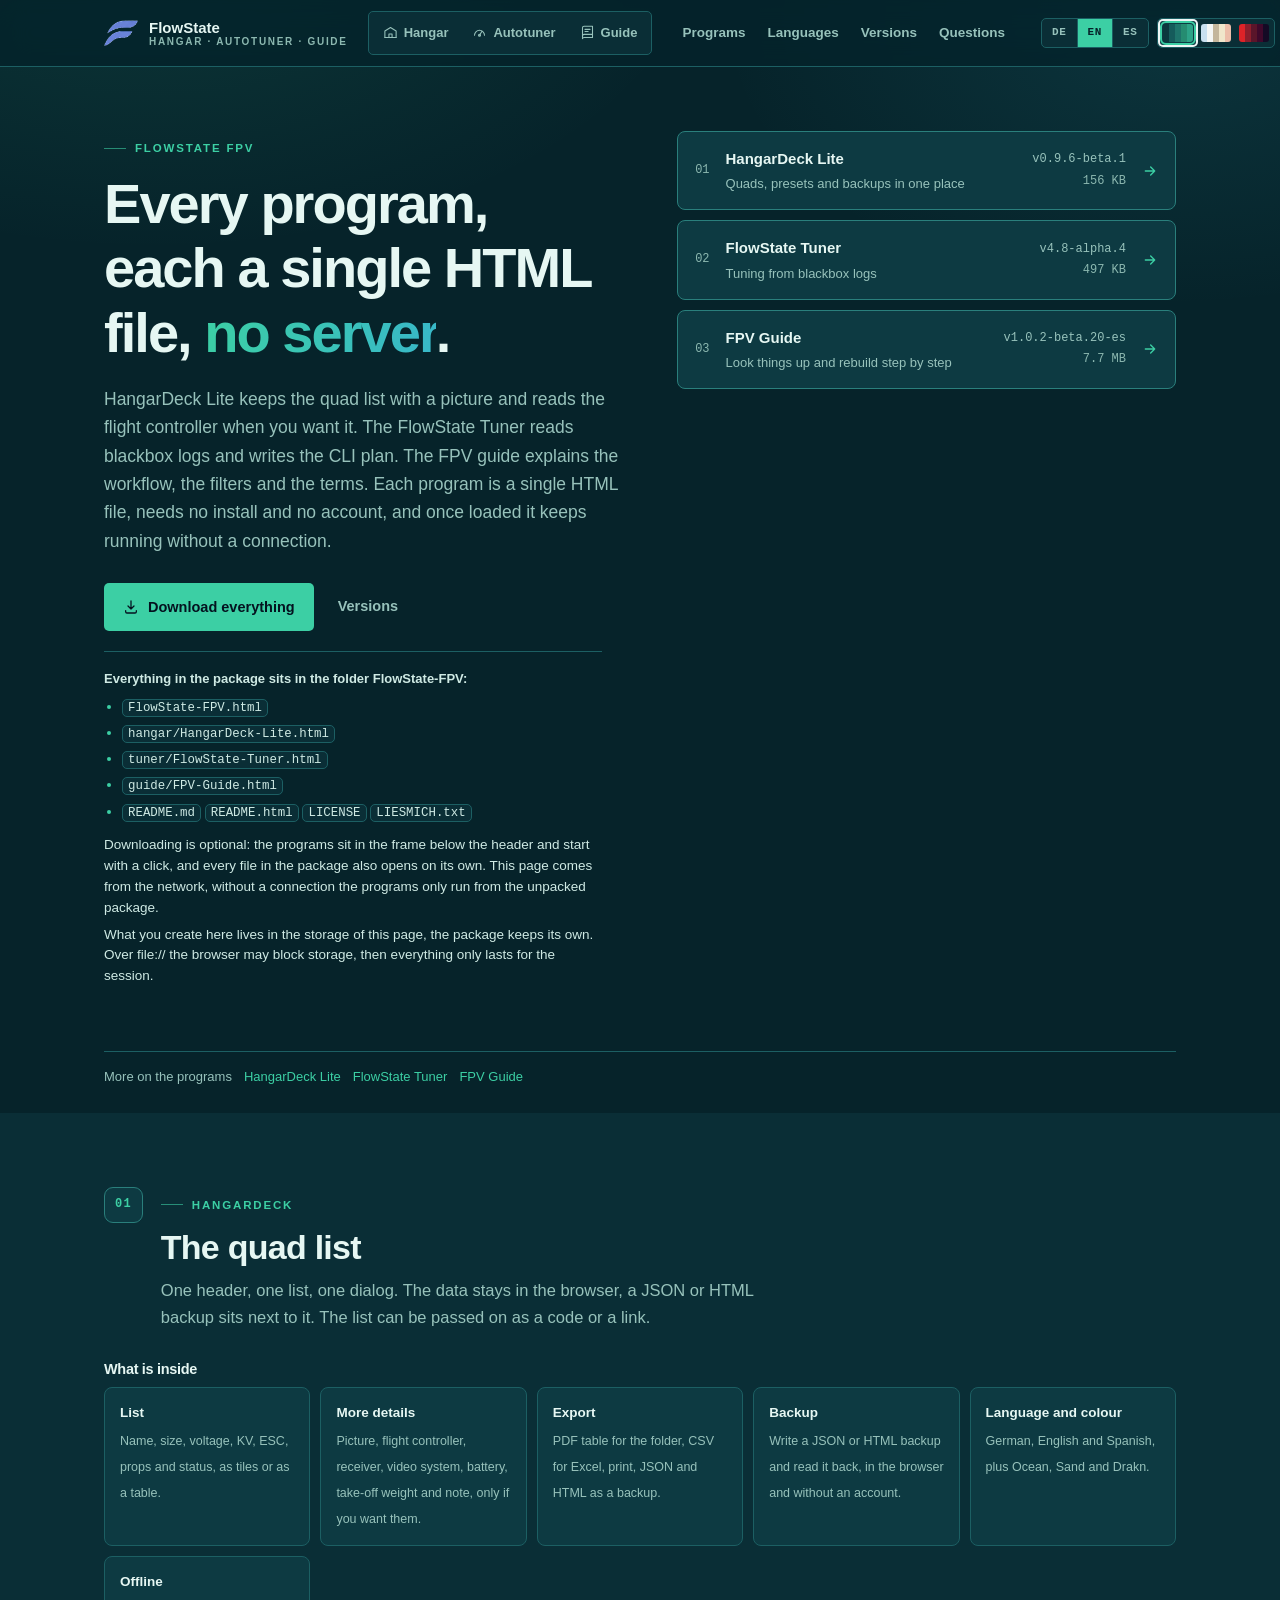
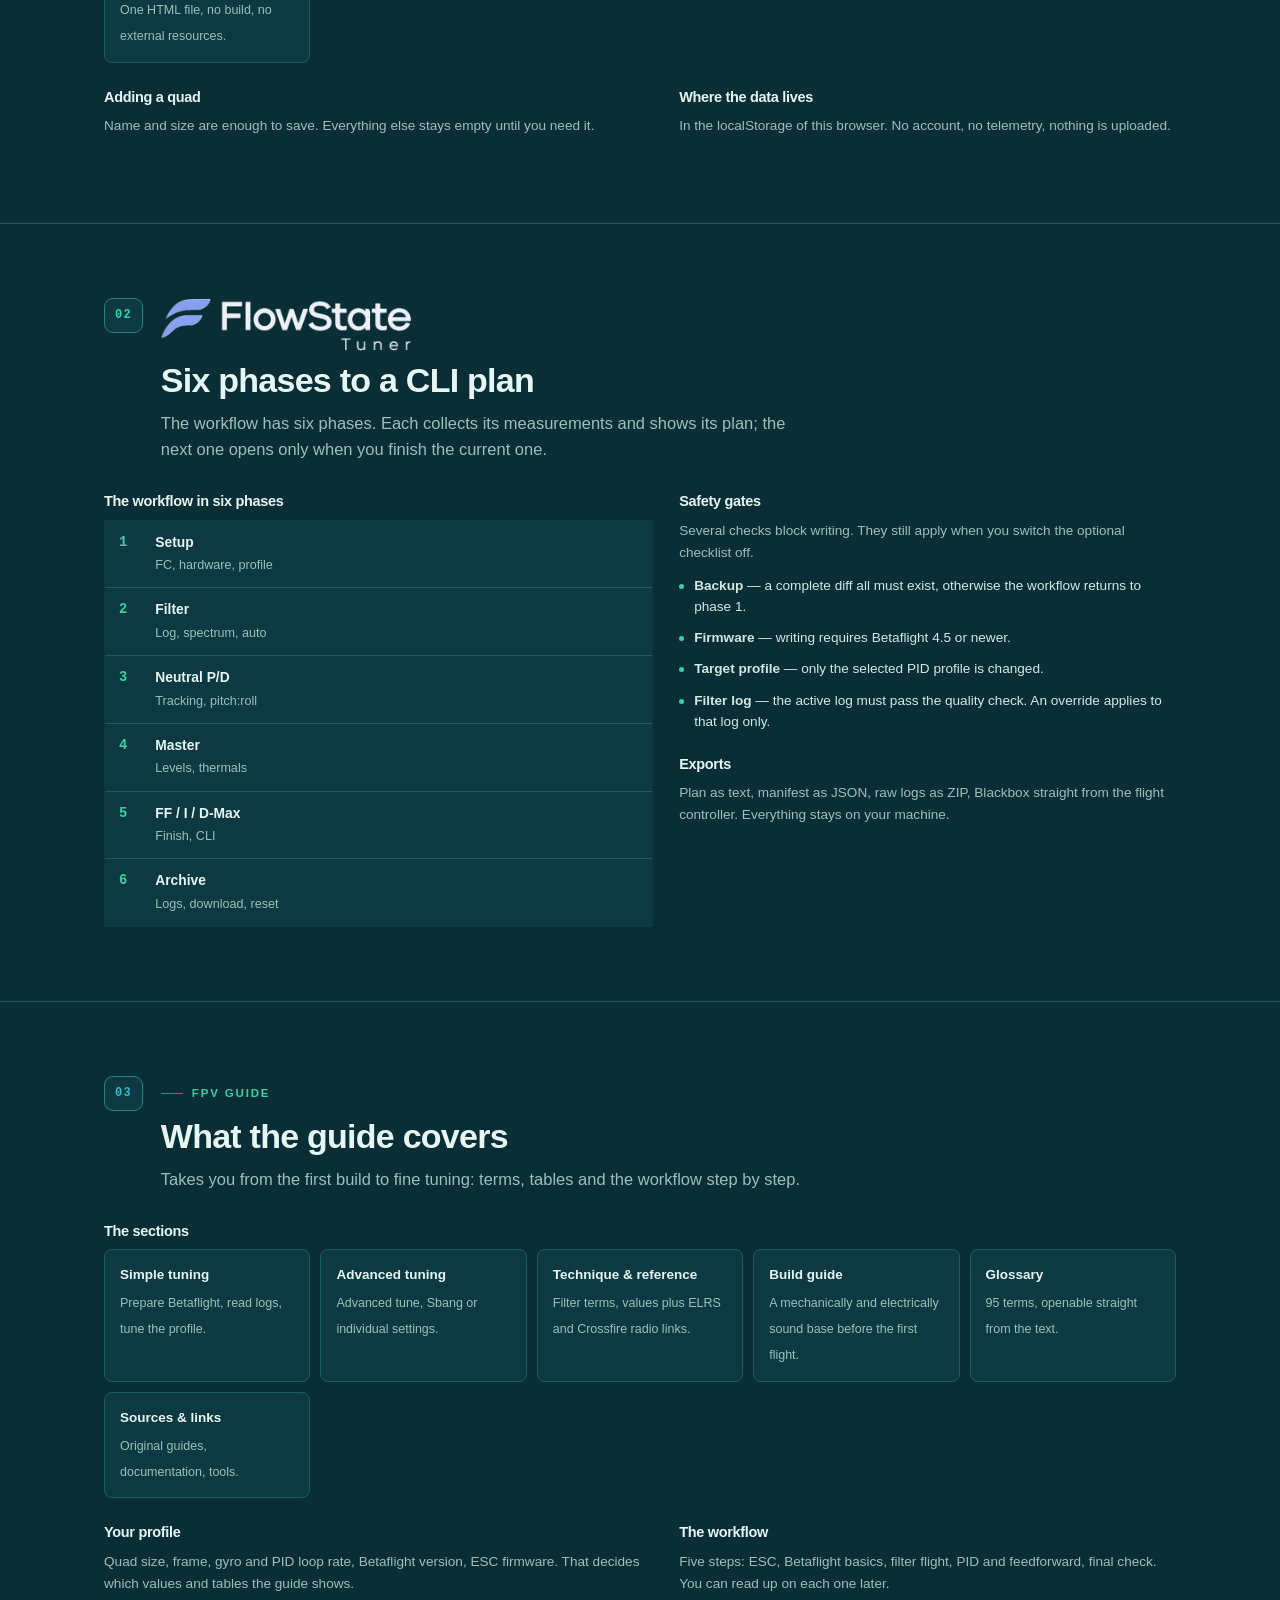
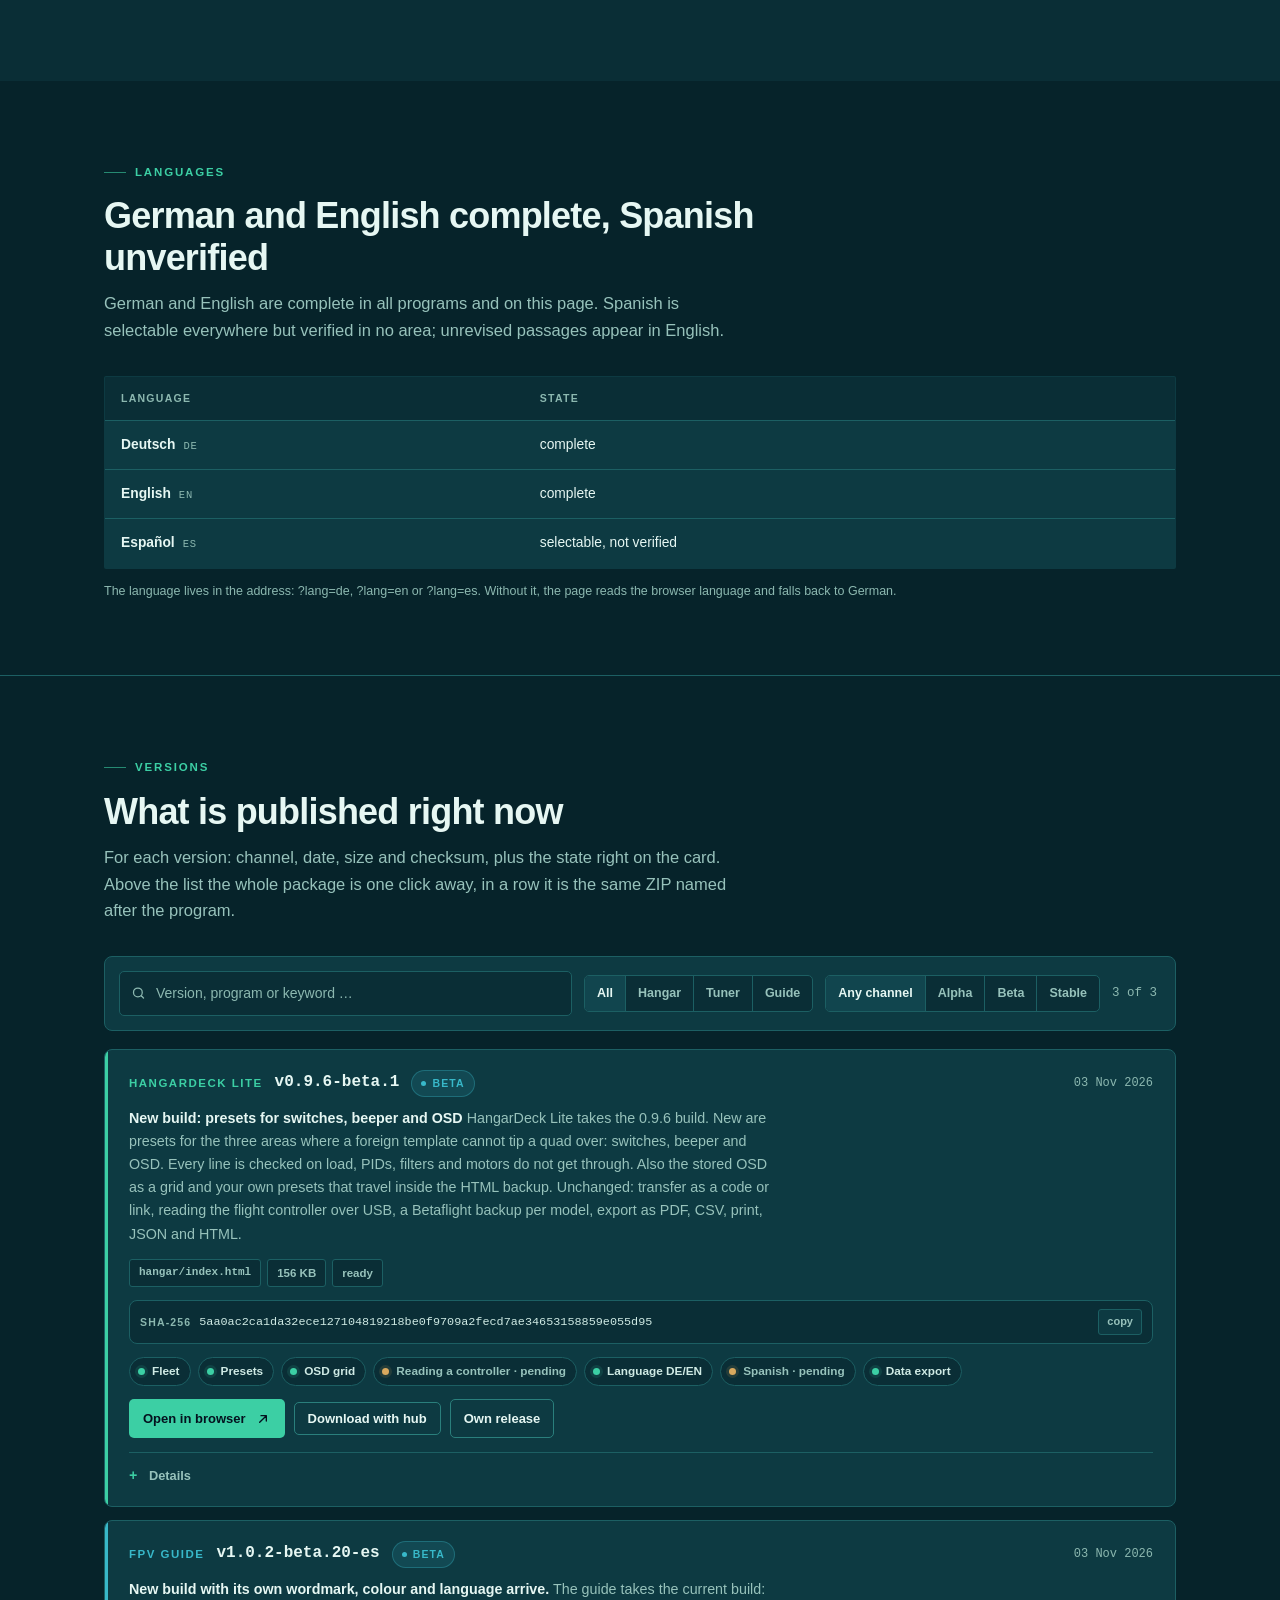
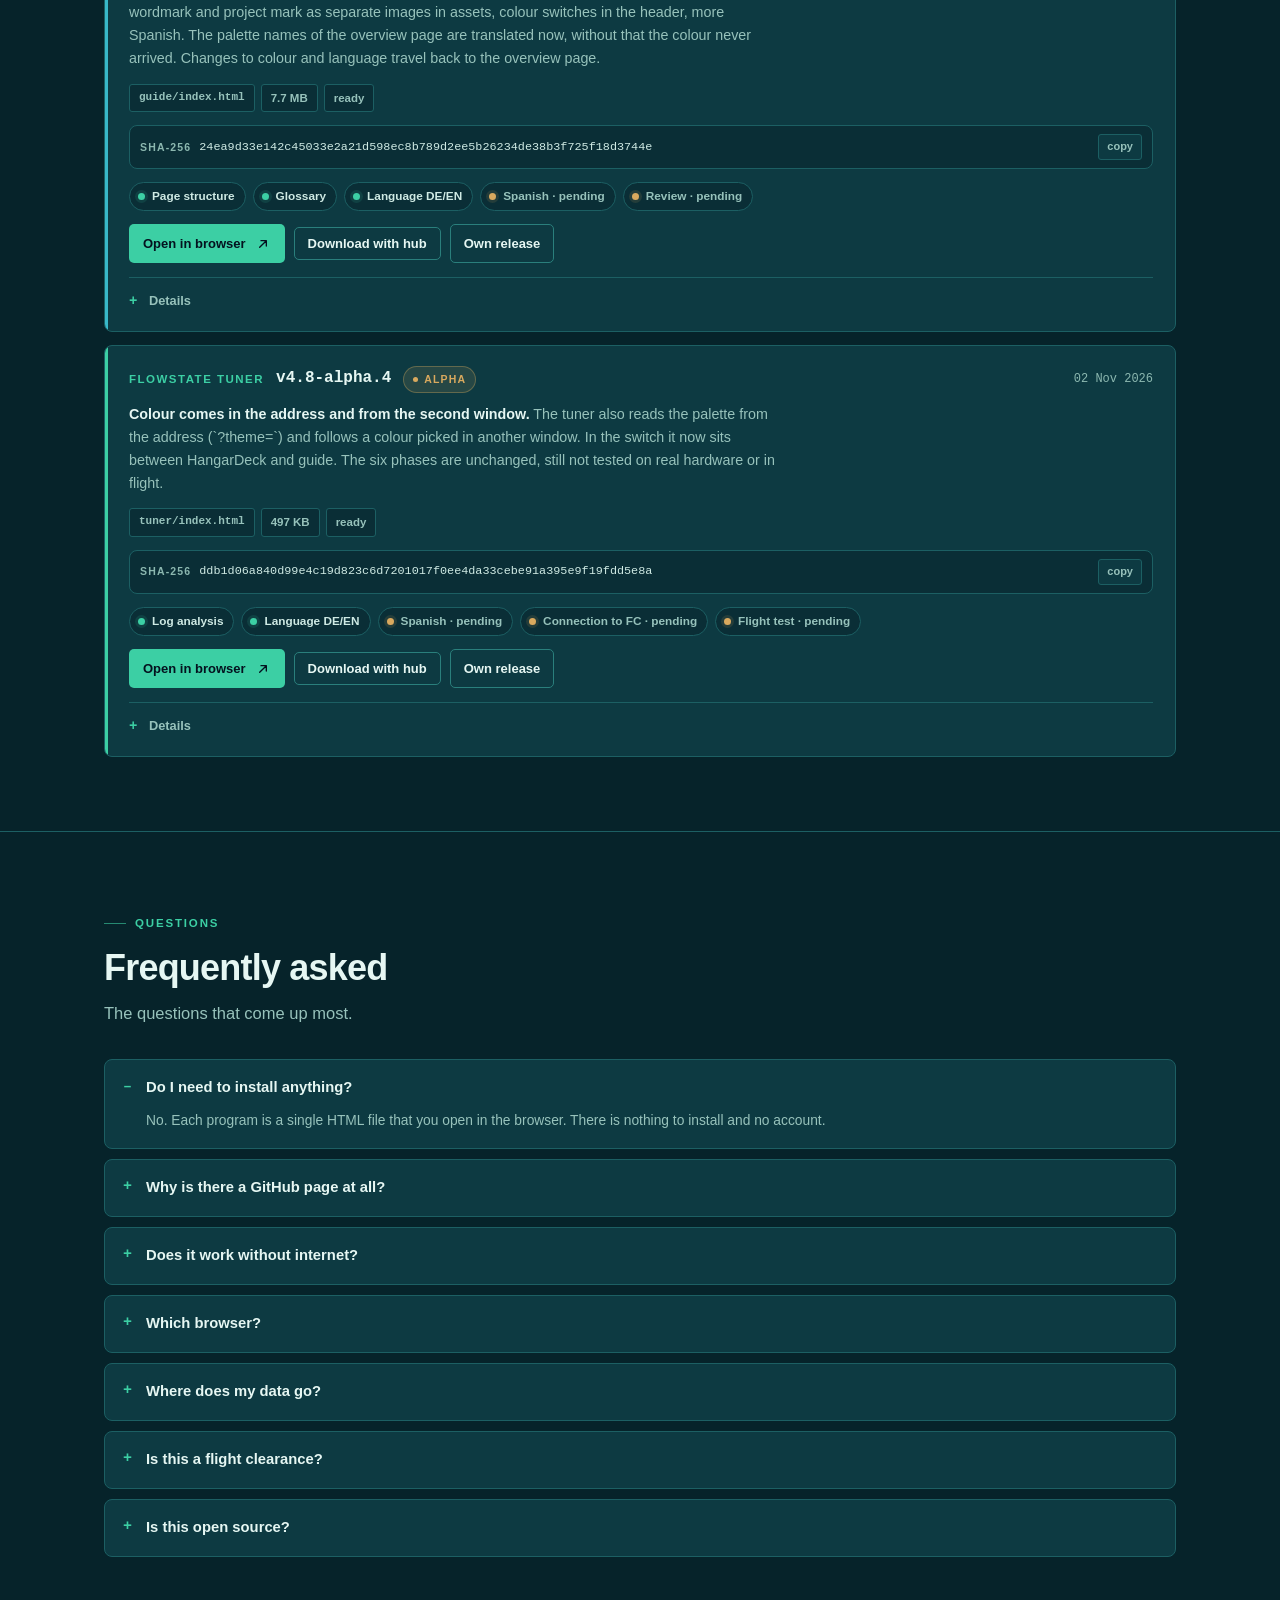
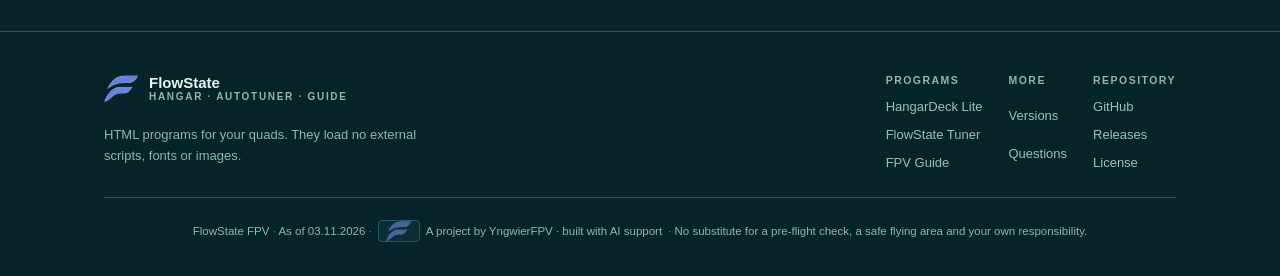
==== commit 274e8d0c: "Plattform: Programmregister, Hangar 0.9.6 mit Presets - Hangar 0.9.6-beta.1 eingespielt (Presets fue" ====
--- a/index.html
+++ b/index.html
@@ -3,8 +3,8 @@
 <head>
 <meta charset="utf-8">
 <meta name="viewport" content="width=device-width, initial-scale=1">
-<title>FlowState FPV · Tuner, Guide &amp; HangarDeck</title>
-<meta name="description" content="Drei HTML-Programme für deine Copter. HangarDeck Lite führt die Copter-Liste, der FlowState Tuner wertet Blackbox-Logs aus und schreibt einen CLI-Plan, der FPV Guide erklärt Ablauf, Filter und Begriffe.">
+<title>FlowState FPV · Programme für FPV</title>
+<meta name="description" content="HTML-Programme für deine Copter, jedes eine einzelne Datei im Browser. HangarDeck Lite führt die Copter-Liste mit Presets und Betaflight-Sicherung, der FlowState Tuner wertet Blackbox-Logs aus und schreibt einen CLI-Plan, der FPV Guide erklärt Ablauf, Filter und Begriffe.">
 <meta name="theme-color" content="#06232a">
 <link rel="icon" href="assets/images/favicon.png" type="image/png">
 <link rel="stylesheet" href="assets/css/style.css">
@@ -47,7 +47,7 @@
       <img class="brand-mark" src="assets/images/mark.png" alt="" width="34" height="27" decoding="async">
       <span class="brand-text">
         <span class="brand-name">FlowState</span>
-        <span class="brand-sub">Hangar · Autotuner · Guide</span>
+        <span class="brand-sub" data-module-names>Hangar · Autotuner · Guide</span>
       </span>
     </a>
 
@@ -135,11 +135,11 @@
     <div class="overview-copy">
       <p class="eyebrow" data-i18n="hero.eyebrow">FlowState FPV</p>
       <h1>
-        <span data-i18n="hero.title1">Drei Programme,</span><br>
+        <span data-i18n="hero.title1">Alle Programme,</span><br>
         <span data-i18n="hero.title2">je eine HTML-Datei,</span>
         <span class="accent" data-i18n="hero.accent">kein Server</span>.
       </h1>
-      <p class="hero-lede" data-i18n="hero.lede">HangarDeck Lite führt die Copter-Liste mit Bild und liest auf Wunsch den Flight Controller aus. Der FlowState Tuner liest Blackbox-Logs und schreibt den CLI-Plan. Der FPV Guide erklärt Ablauf, Filter und Begriffe. Keines der drei braucht eine Installation oder ein Konto, und einmal geladen läuft es ohne Verbindung weiter.</p>
+      <p class="hero-lede" data-i18n="hero.lede">HangarDeck Lite führt die Copter-Liste mit Bild und liest auf Wunsch den Flight Controller aus. Der FlowState Tuner liest Blackbox-Logs und schreibt den CLI-Plan. Der FPV Guide erklärt Ablauf, Filter und Begriffe. Jedes Programm ist eine einzelne HTML-Datei, braucht keine Installation und kein Konto, und einmal geladen läuft es ohne Verbindung weiter.</p>
       <div class="overview-actions">
         <button class="btn btn--primary" type="button" data-bundle="all">
           <svg viewBox="0 0 24 24" fill="none" stroke="currentColor" stroke-width="1.9" stroke-linecap="round" stroke-linejoin="round" aria-hidden="true"><path d="M12 3v12m0 0 4.5-4.5M12 15l-4.5-4.5"/><path d="M4 17.5V19a2 2 0 0 0 2 2h12a2 2 0 0 0 2-2v-1.5"/></svg>
@@ -149,14 +149,14 @@
       </div>
       <div class="bundle-info">
         <p class="bundle-info__lead" data-i18n="bundle.what">Im Paket liegt alles im Ordner FlowState-FPV:</p>
-        <ul class="bundle-info__list">
+        <ul class="bundle-info__list" id="bundle-list">
           <li><code>FlowState-FPV.html</code></li>
           <li><code>hangar/HangarDeck-Lite.html</code></li>
           <li><code>tuner/FlowState-Tuner.html</code></li>
           <li><code>guide/FPV-Guide.html</code></li>
           <li><code>README.md</code> <code>README.html</code> <code>LICENSE</code> <code>LIESMICH.txt</code></li>
         </ul>
-        <p class="bundle-info__note" data-i18n="bundle.optional">Herunterladen ist freiwillig: die drei Programme liegen hier im Rahmen unter der Kopfzeile und starten per Klick, jede Datei im Paket lässt sich auch allein öffnen. Diese Seite kommt aus dem Netz, ohne Verbindung laufen die Programme nur aus dem entpackten Paket.</p>
+        <p class="bundle-info__note" data-i18n="bundle.optional">Herunterladen ist freiwillig: die Programme liegen hier im Rahmen unter der Kopfzeile und starten per Klick, jede Datei im Paket lässt sich auch allein öffnen. Diese Seite kommt aus dem Netz, ohne Verbindung laufen die Programme nur aus dem entpackten Paket.</p>
         <p class="bundle-info__note" data-i18n="bundle.storage">Was du hier anlegst, liegt im Speicher dieser Seite, das Paket führt seinen eigenen. Über file:// kann der Browser den Speicher sperren, dann gilt alles nur für die Sitzung.</p>
       </div>
     </div>
@@ -164,9 +164,7 @@
     <div class="overview-list reveal" id="overview-list" aria-live="polite"></div>
     <p class="overview-links reveal">
       <span data-i18n="overview.sections">Mehr zu den Programmen</span>
-      <a href="#hangar">HangarDeck Lite</a>
-      <a href="#tuner">FlowState Tuner</a>
-      <a href="#guide">FPV Guide</a>
+      <span id="overview-links"><a href="#hangar">HangarDeck Lite</a><a href="#tuner">FlowState Tuner</a><a href="#guide">FPV Guide</a></span>
     </p>
   </div>
 </section>
@@ -279,12 +277,14 @@
   </div>
 </section>
 
+<div id="program-details"></div>
+
 <section class="section" id="sprachen">
   <div class="wrap">
     <div class="section-head reveal">
       <p class="eyebrow" data-i18n="langs.eyebrow">Sprachen</p>
       <h2 data-i18n="langs.title">Deutsch und Englisch vollständig, Spanisch ungeprüft</h2>
-      <p class="lede" data-i18n="langs.lede">Deutsch und Englisch sind bei allen drei Programmen und in dieser Übersicht vollständig. Spanisch ist überall auswählbar, aber in keinem Bereich geprüft; offene Stellen erscheinen auf Englisch.</p>
+      <p class="lede" data-i18n="langs.lede">Deutsch und Englisch sind bei allen Programmen und in dieser Übersicht vollständig. Spanisch ist überall auswählbar, aber in keinem Bereich geprüft; offene Stellen erscheinen auf Englisch.</p>
     </div>
 
     <div class="reveal">
@@ -330,8 +330,9 @@
         <input id="search" type="search" data-i18n-placeholder="search.placeholder" placeholder="Version, Programm oder Stichwort …" autocomplete="off" spellcheck="false">
       </label>
 
-      <div class="segmented" role="group" aria-label="Programm">
+      <div class="segmented" id="project-filter" role="group" aria-label="Programm">
         <button type="button" data-filter="project" data-value="all" aria-pressed="true" data-i18n="filter.all">Alle</button>
+        <button type="button" data-filter="project" data-value="hangar" aria-pressed="false">Hangar</button>
         <button type="button" data-filter="project" data-value="tuner" aria-pressed="false">Tuner</button>
         <button type="button" data-filter="project" data-value="guide" aria-pressed="false">Guide</button>
       </div>
@@ -402,18 +403,20 @@
           <img class="brand-mark" src="assets/images/mark.png" alt="" width="34" height="27" decoding="async">
           <span class="brand-text">
             <span class="brand-name">FlowState</span>
-            <span class="brand-sub">Hangar · Autotuner · Guide</span>
+            <span class="brand-sub" data-module-names>Hangar · Autotuner · Guide</span>
           </span>
         </a>
-        <p class="footer-note" data-i18n="footer.note">Drei HTML-Programme für deine Copter. Sie laden keine externen Skripte, Schriften oder Bilder.</p>
+        <p class="footer-note" data-i18n="footer.note">HTML-Programme für deine Copter. Sie laden keine externen Skripte, Schriften oder Bilder.</p>
       </div>
 
       <div class="footer-links">
         <div class="footer-col">
           <h4 data-i18n="footer.programs">Programme</h4>
-          <a href="hangar/">HangarDeck Lite</a>
-          <a href="tuner/">FlowState Tuner</a>
-          <a href="guide/">FPV Guide</a>
+          <div id="footer-programs">
+            <a href="hangar/">HangarDeck Lite</a>
+            <a href="tuner/">FlowState Tuner</a>
+            <a href="guide/">FPV Guide</a>
+          </div>
         </div>
         <div class="footer-col">
           <h4 data-i18n="footer.more">Mehr</h4>
@@ -466,9 +469,9 @@
       <span class="report-label" data-i18n="report.program">Programm</span>
       <select id="report-program">
         <option value="hub" selected>FlowState FPV</option>
+        <option value="hangar">HangarDeck Lite</option>
         <option value="tuner">FlowState Tuner</option>
         <option value="guide">FPV Guide</option>
-        <option value="hangar">HangarDeck Lite</option>
       </select>
     </label>
     <label class="report-field" for="report-text">
--- a/assets/css/style.css
+++ b/assets/css/style.css
@@ -949,6 +949,11 @@
   color: var(--muted);
 }
 
+/* Die Verweise selbst kommen aus dem Register; die Huelle bleibt ohne eigenen Rahmen. */
+#overview-links {
+  display: contents;
+}
+
 .overview-links a {
   color: var(--mint);
   text-decoration: none;
@@ -2008,6 +2013,12 @@
   margin-bottom: 3px;
 }
 
+/* Programmliste der Fusszeile: eine Spalte wie zuvor, nur gefuellt aus dem Register. */
+#footer-programs {
+  display: grid;
+  gap: 7px;
+}
+
 .footer-col a {
   font-size: 13px;
   color: var(--muted);
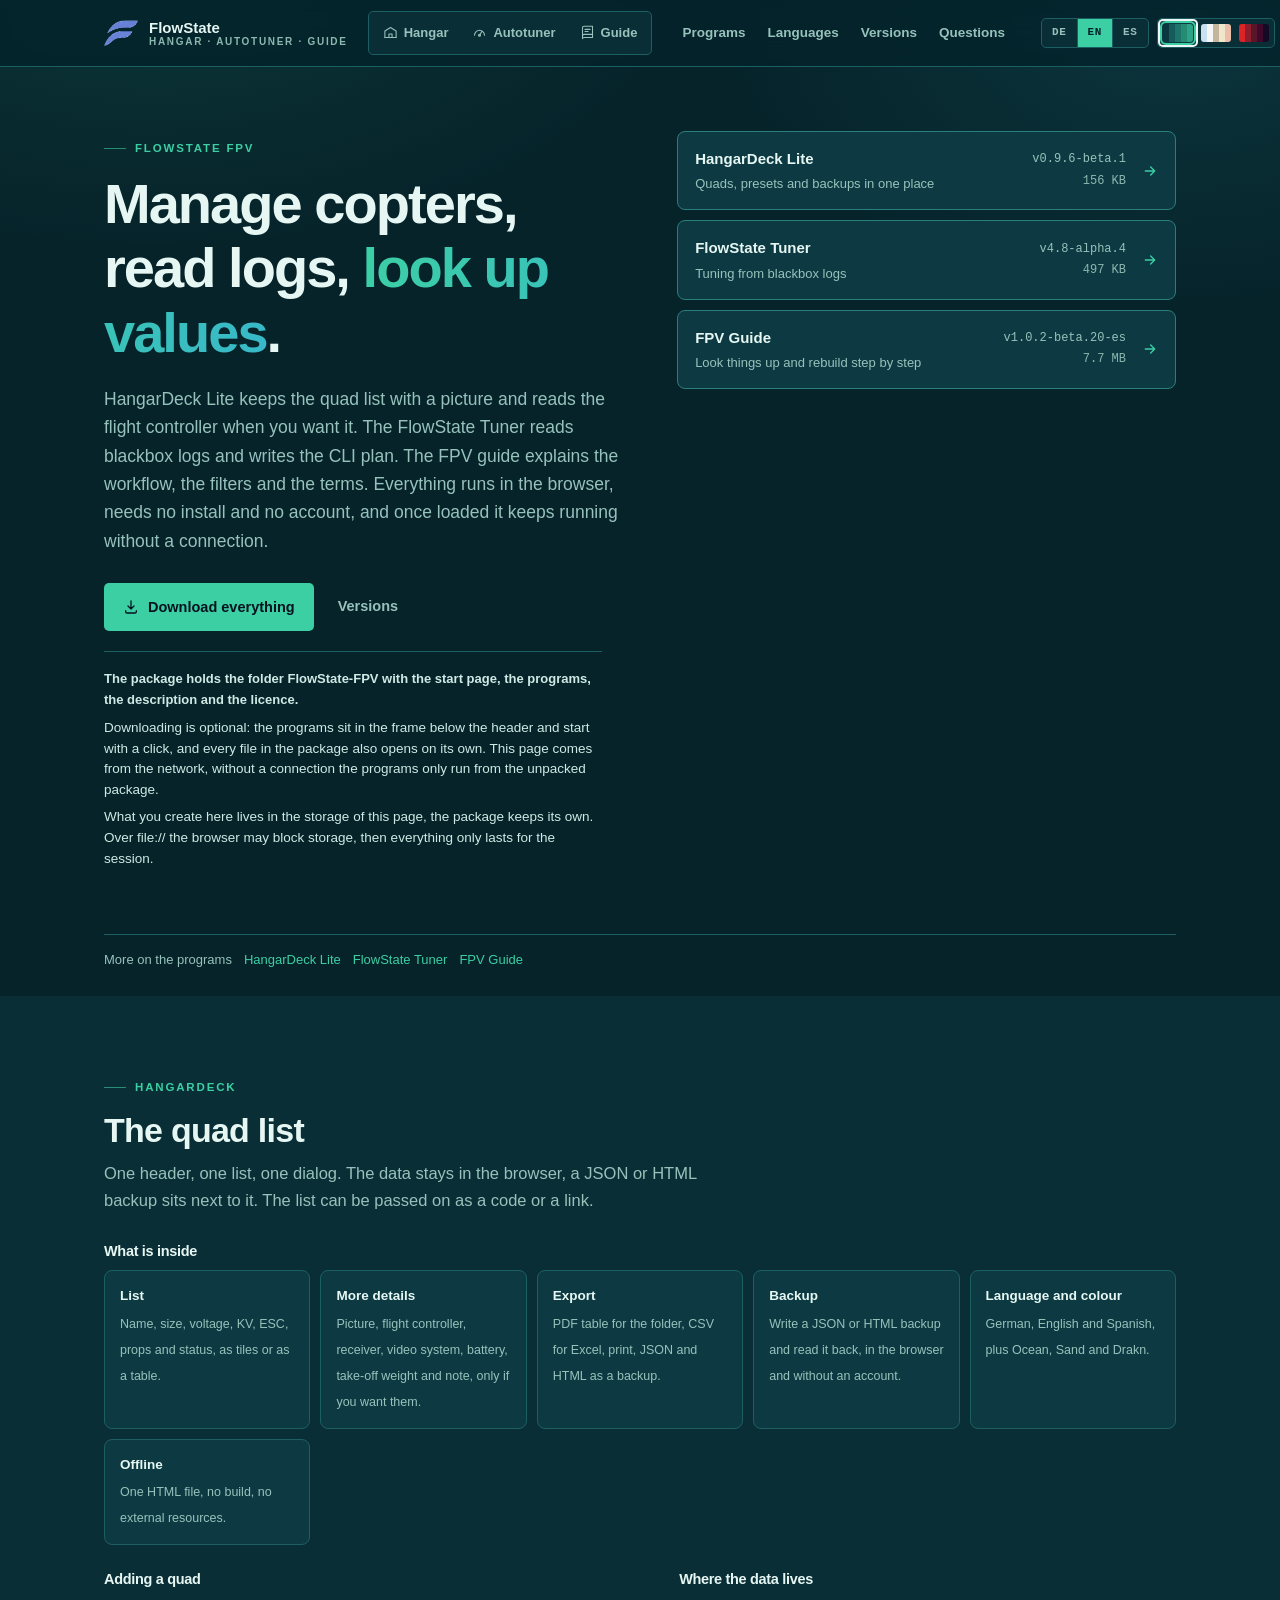
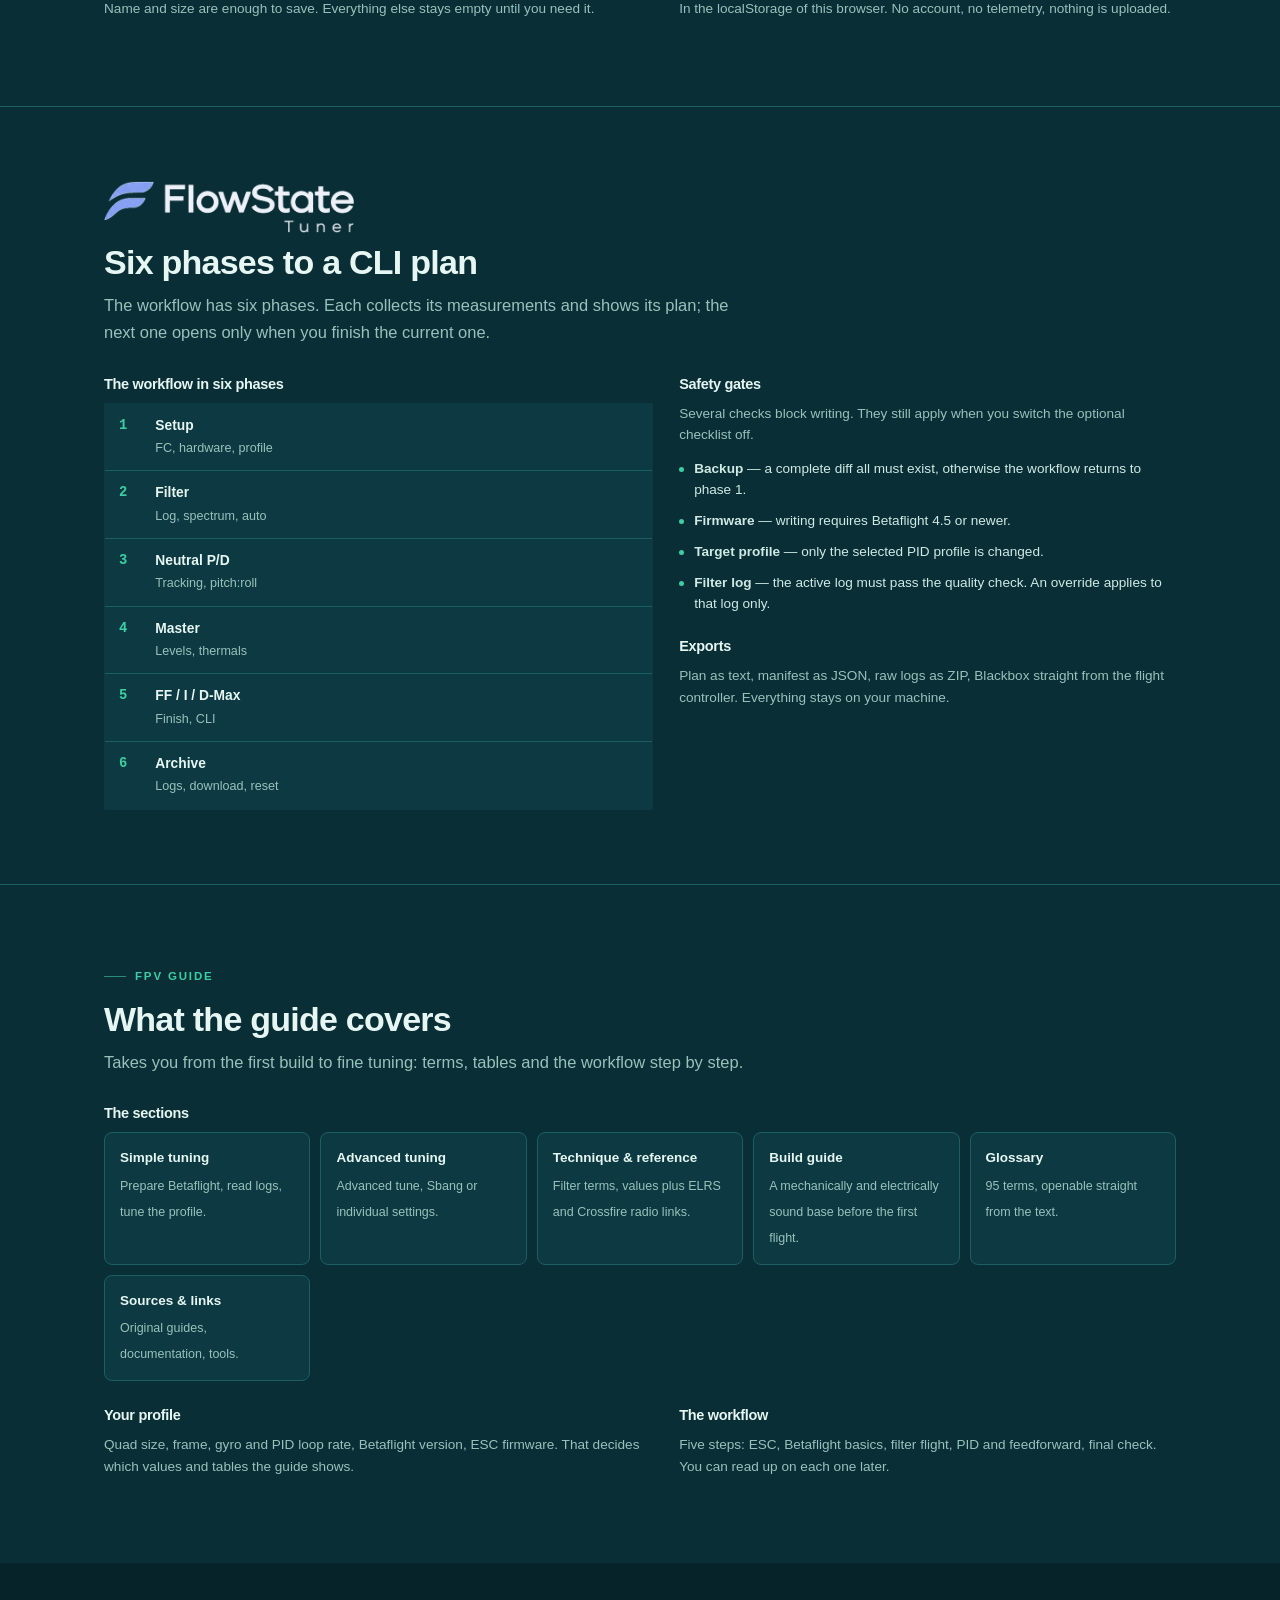
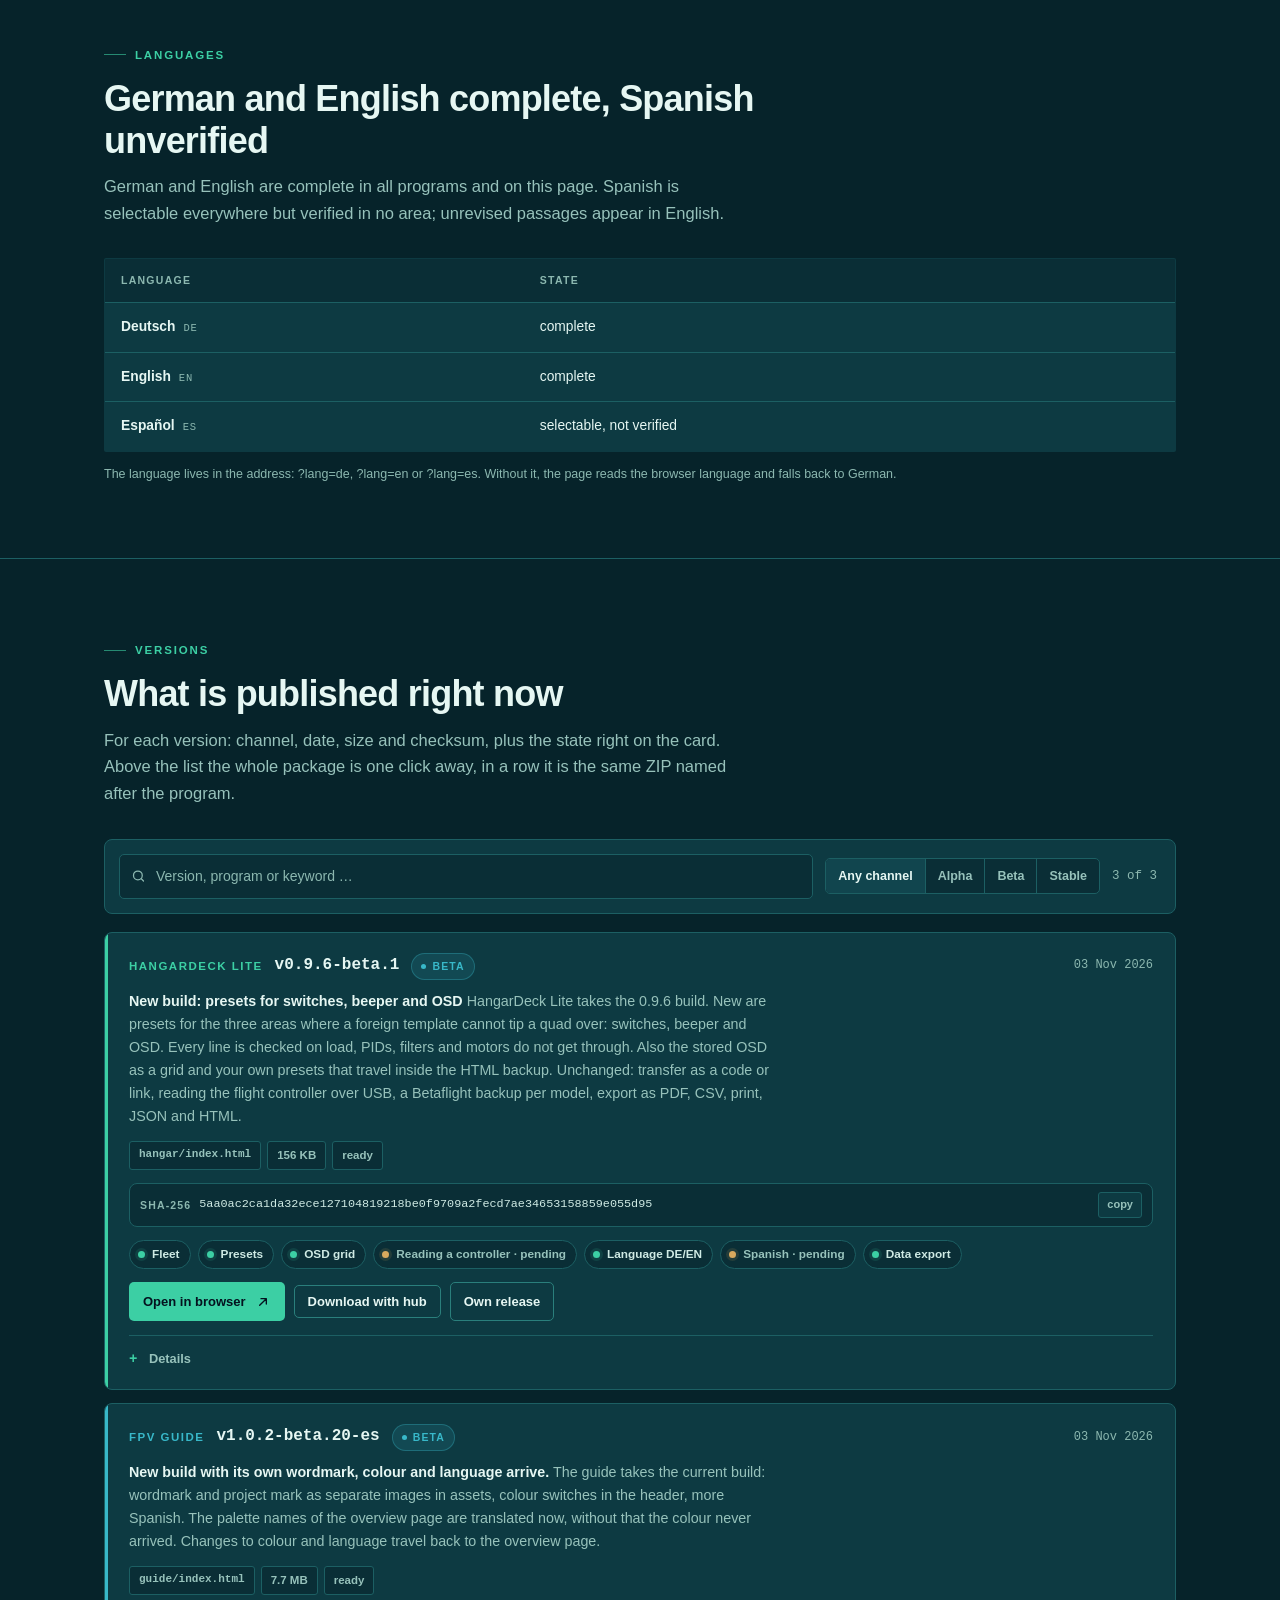
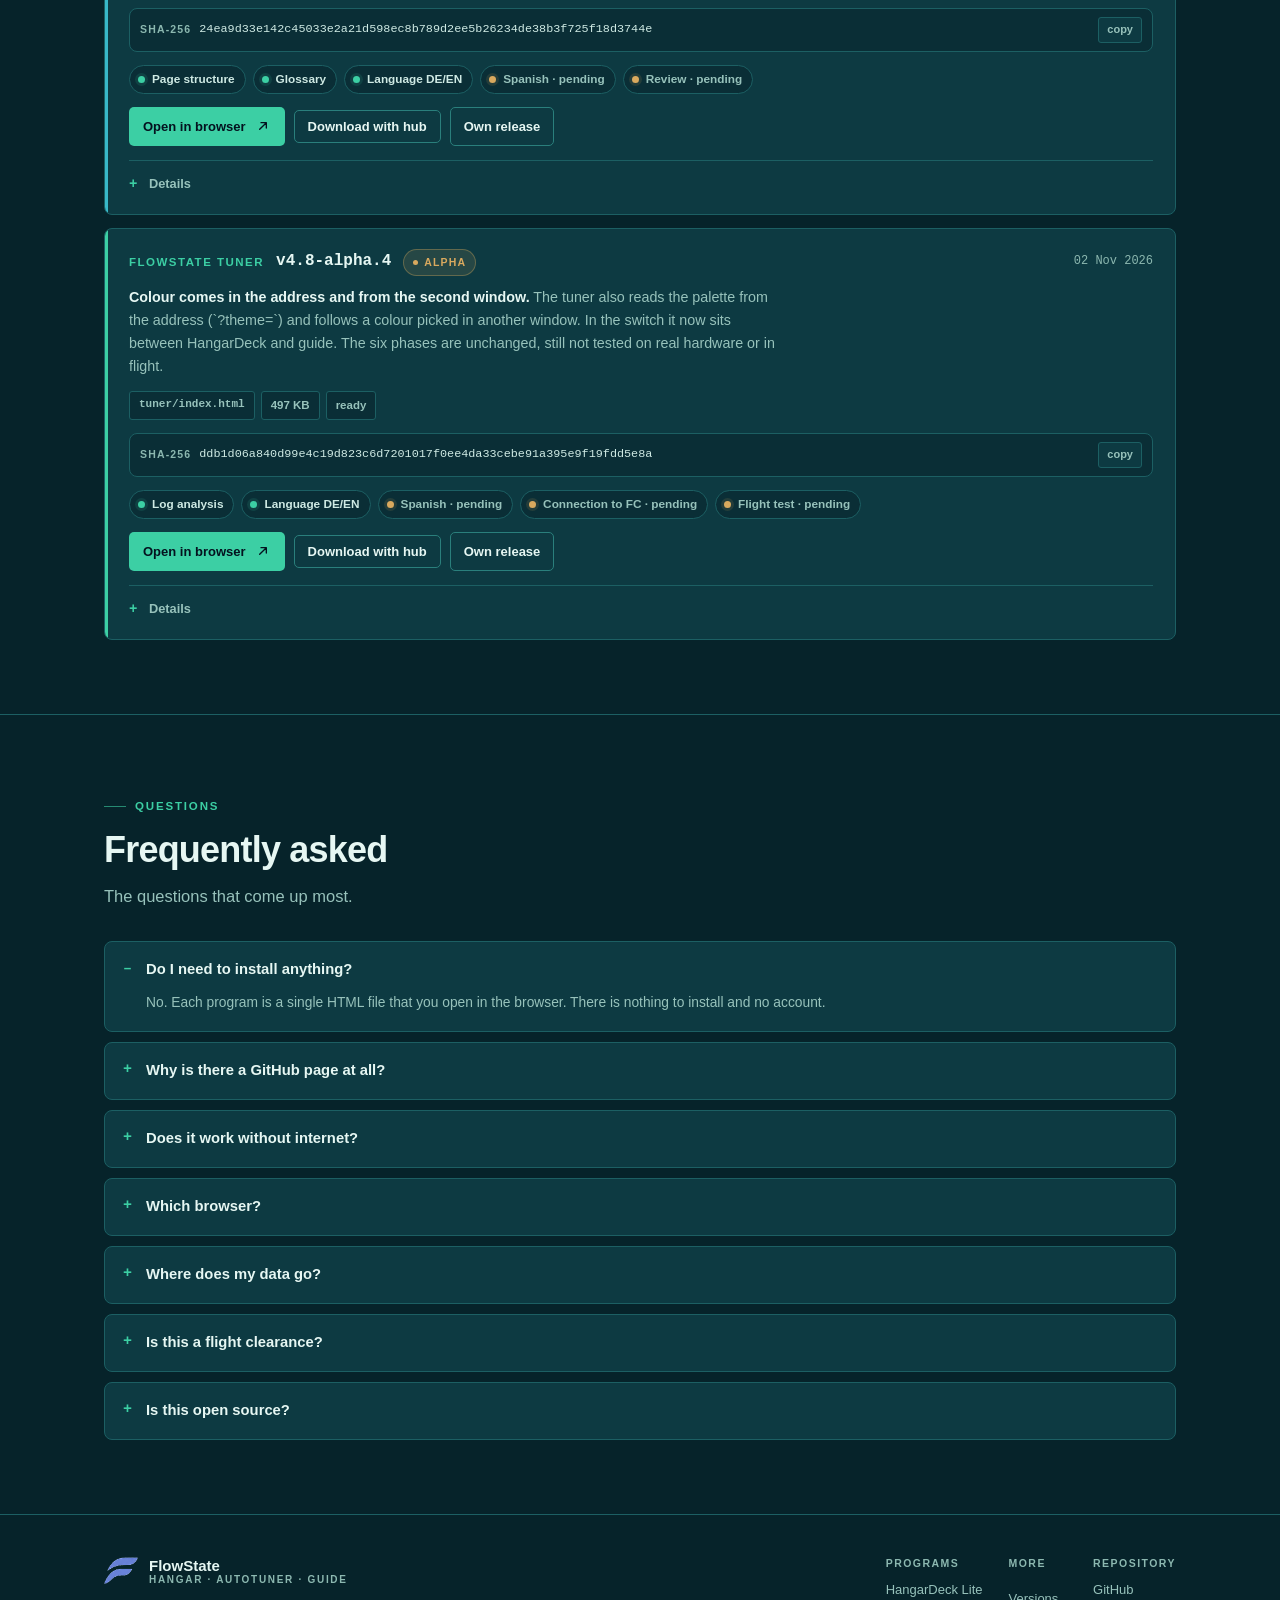
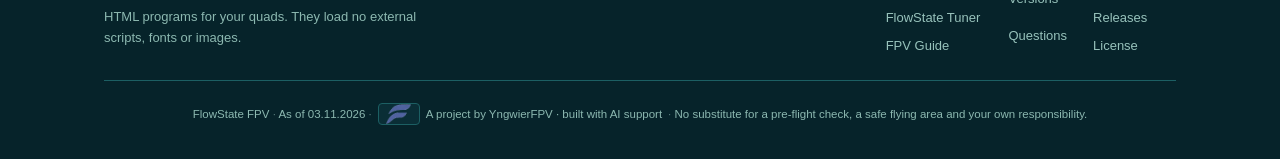
==== commit 7092c2ce: "Startseite: ein Werkzeug statt Plattform-Rahmen - Kopfzeile sagt, was das Werkzeug tut, nicht dass e" ====
--- a/index.html
+++ b/index.html
@@ -135,11 +135,11 @@
     <div class="overview-copy">
       <p class="eyebrow" data-i18n="hero.eyebrow">FlowState FPV</p>
       <h1>
-        <span data-i18n="hero.title1">Alle Programme,</span><br>
-        <span data-i18n="hero.title2">je eine HTML-Datei,</span>
-        <span class="accent" data-i18n="hero.accent">kein Server</span>.
+        <span data-i18n="hero.title1">Copter verwalten,</span><br>
+        <span data-i18n="hero.title2">Logs auswerten,</span>
+        <span class="accent" data-i18n="hero.accent">Werte nachschlagen</span>.
       </h1>
-      <p class="hero-lede" data-i18n="hero.lede">HangarDeck Lite führt die Copter-Liste mit Bild und liest auf Wunsch den Flight Controller aus. Der FlowState Tuner liest Blackbox-Logs und schreibt den CLI-Plan. Der FPV Guide erklärt Ablauf, Filter und Begriffe. Jedes Programm ist eine einzelne HTML-Datei, braucht keine Installation und kein Konto, und einmal geladen läuft es ohne Verbindung weiter.</p>
+      <p class="hero-lede" data-i18n="hero.lede">HangarDeck Lite führt die Copter-Liste mit Bild und liest auf Wunsch den Flight Controller aus. Der FlowState Tuner liest Blackbox-Logs und schreibt den CLI-Plan. Der FPV Guide erklärt Ablauf, Filter und Begriffe. Alles läuft im Browser, ohne Installation und ohne Konto, und einmal geladen ohne Verbindung.</p>
       <div class="overview-actions">
         <button class="btn btn--primary" type="button" data-bundle="all">
           <svg viewBox="0 0 24 24" fill="none" stroke="currentColor" stroke-width="1.9" stroke-linecap="round" stroke-linejoin="round" aria-hidden="true"><path d="M12 3v12m0 0 4.5-4.5M12 15l-4.5-4.5"/><path d="M4 17.5V19a2 2 0 0 0 2 2h12a2 2 0 0 0 2-2v-1.5"/></svg>
@@ -148,14 +148,7 @@
         <a class="btn btn--quiet" href="#versionen" data-i18n="hero.cta4">Versionen</a>
       </div>
       <div class="bundle-info">
-        <p class="bundle-info__lead" data-i18n="bundle.what">Im Paket liegt alles im Ordner FlowState-FPV:</p>
-        <ul class="bundle-info__list" id="bundle-list">
-          <li><code>FlowState-FPV.html</code></li>
-          <li><code>hangar/HangarDeck-Lite.html</code></li>
-          <li><code>tuner/FlowState-Tuner.html</code></li>
-          <li><code>guide/FPV-Guide.html</code></li>
-          <li><code>README.md</code> <code>README.html</code> <code>LICENSE</code> <code>LIESMICH.txt</code></li>
-        </ul>
+        <p class="bundle-info__lead" data-i18n="bundle.what">Im Paket liegt der Ordner FlowState-FPV mit der Startseite, den Programmen, der Beschreibung und der Lizenz.</p>
         <p class="bundle-info__note" data-i18n="bundle.optional">Herunterladen ist freiwillig: die Programme liegen hier im Rahmen unter der Kopfzeile und starten per Klick, jede Datei im Paket lässt sich auch allein öffnen. Diese Seite kommt aus dem Netz, ohne Verbindung laufen die Programme nur aus dem entpackten Paket.</p>
         <p class="bundle-info__note" data-i18n="bundle.storage">Was du hier anlegst, liegt im Speicher dieser Seite, das Paket führt seinen eigenen. Über file:// kann der Browser den Speicher sperren, dann gilt alles nur für die Sitzung.</p>
       </div>
@@ -171,7 +164,6 @@
 <section class="section section--detail" id="hangar">
   <div class="wrap">
     <div class="detail-head reveal">
-      <span class="detail-index">01</span>
       <div>
         <p class="eyebrow" data-i18n="hangar.eyebrow">HangarDeck</p>
         <h2 data-i18n="hangar.title">Die Copter-Liste</h2>
@@ -207,7 +199,6 @@
 <section class="section section--detail" id="tuner">
   <div class="wrap">
     <div class="detail-head reveal">
-      <span class="detail-index">02</span>
       <div>
         <img class="tuner-logo tuner-logo--dunkel" src="assets/images/logo-tuner.png" alt="FlowState Tuner" width="560" height="118" decoding="async">
         <img class="tuner-logo tuner-logo--hell" src="assets/images/logo-tuner-hell.png" alt="FlowState Tuner" width="560" height="118" decoding="async">
@@ -244,7 +235,6 @@
 <section class="section section--detail" id="guide">
   <div class="wrap">
     <div class="detail-head reveal">
-      <span class="detail-index">03</span>
       <div>
         <p class="eyebrow" data-i18n="guide.eyebrow">FPV Guide</p>
         <h2 data-i18n="guide.title">Was im Guide steht</h2>
@@ -330,13 +320,6 @@
         <input id="search" type="search" data-i18n-placeholder="search.placeholder" placeholder="Version, Programm oder Stichwort …" autocomplete="off" spellcheck="false">
       </label>
 
-      <div class="segmented" id="project-filter" role="group" aria-label="Programm">
-        <button type="button" data-filter="project" data-value="all" aria-pressed="true" data-i18n="filter.all">Alle</button>
-        <button type="button" data-filter="project" data-value="hangar" aria-pressed="false">Hangar</button>
-        <button type="button" data-filter="project" data-value="tuner" aria-pressed="false">Tuner</button>
-        <button type="button" data-filter="project" data-value="guide" aria-pressed="false">Guide</button>
-      </div>
-
       <div class="segmented" role="group" aria-label="Kanal">
         <button type="button" data-filter="channel" data-value="all" aria-pressed="true" data-i18n="filter.anyChannel">Jeder Kanal</button>
         <button type="button" data-filter="channel" data-value="alpha" aria-pressed="false">Alpha</button>
--- a/assets/css/style.css
+++ b/assets/css/style.css
@@ -906,20 +906,6 @@
   color: var(--text-soft);
 }
 
-.bundle-info__list {
-  display: grid;
-  gap: 5px;
-  margin: 0 0 12px;
-  padding-left: 18px;
-  font-size: 13.5px;
-  line-height: 1.55;
-  color: var(--muted);
-}
-
-.bundle-info__list li::marker {
-  color: var(--mint);
-}
-
 .bundle-info__note {
   margin: 0;
   font-size: 13.5px;
@@ -965,7 +951,7 @@
 
 .tile {
   display: grid;
-  grid-template-columns: auto minmax(0, 1fr) auto auto;
+  grid-template-columns: minmax(0, 1fr) auto auto;
   align-items: center;
   gap: 16px;
   padding: 15px 17px;
@@ -989,11 +975,6 @@
   outline-offset: 2px;
 }
 
-.tile-index {
-  font-family: var(--mono);
-  font-size: 12px;
-  color: var(--faint);
-}
 
 .tile-text {
   display: grid;
@@ -2349,23 +2330,6 @@
   max-width: 780px;
 }
 
-.detail-index {
-  font-family: var(--mono);
-  font-size: 12px;
-  font-weight: 700;
-  letter-spacing: 0.1em;
-  color: var(--mint);
-  border: 1px solid var(--line-strong);
-  border-radius: 9px;
-  padding: 7px 10px;
-  flex-shrink: 0;
-  background: var(--panel);
-}
-
-#guide .detail-index {
-  color: var(--sky);
-}
-
 .detail-head h2 {
   font-size: clamp(24px, 3vw, 34px);
   margin-bottom: 10px;
@@ -2605,12 +2569,3 @@
 .report-status.is-warn {
   color: var(--amber);
 }
-
-/* Dateinamen in der Paketliste: nur der Name, kein Satz drumherum. */
-.bundle-info__list code {
-  color: var(--text-soft);
-  background: var(--bg-soft);
-  border: 1px solid var(--line);
-  border-radius: 5px;
-  padding: 1px 5px;
-}
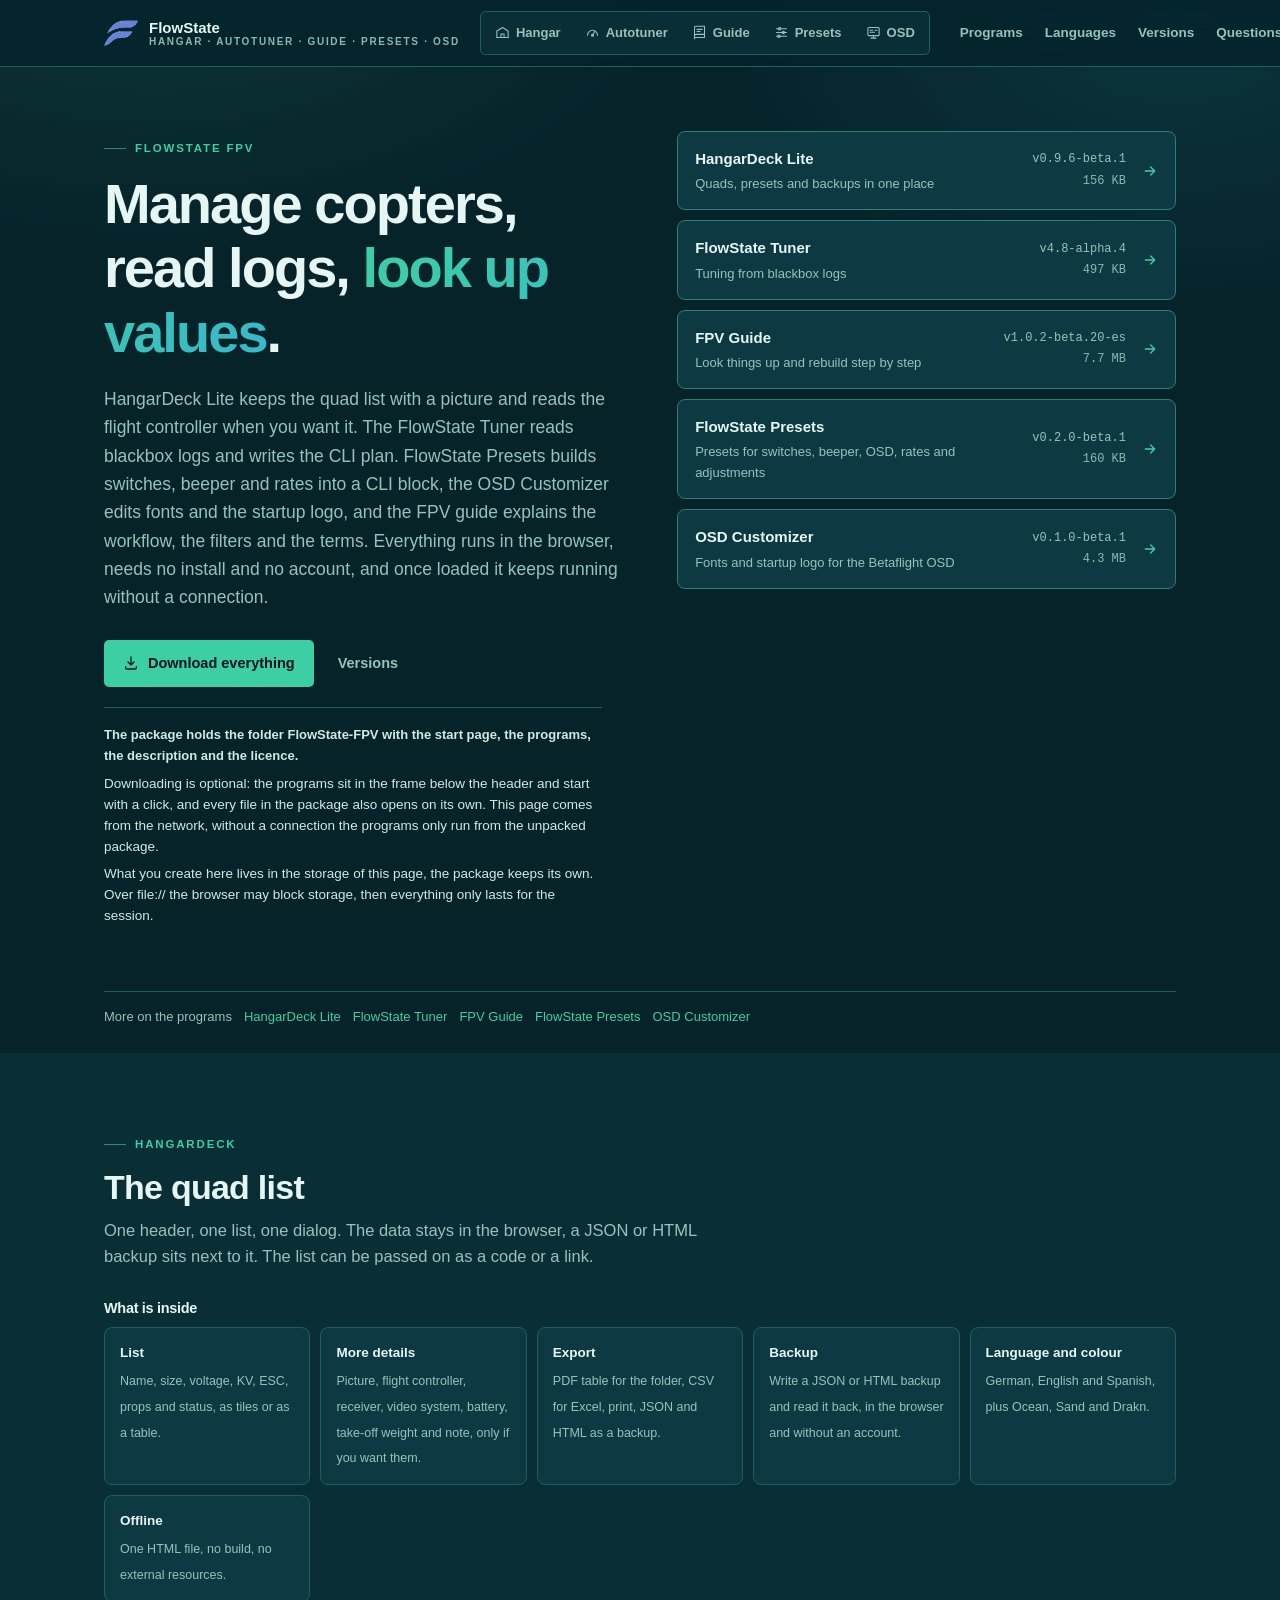
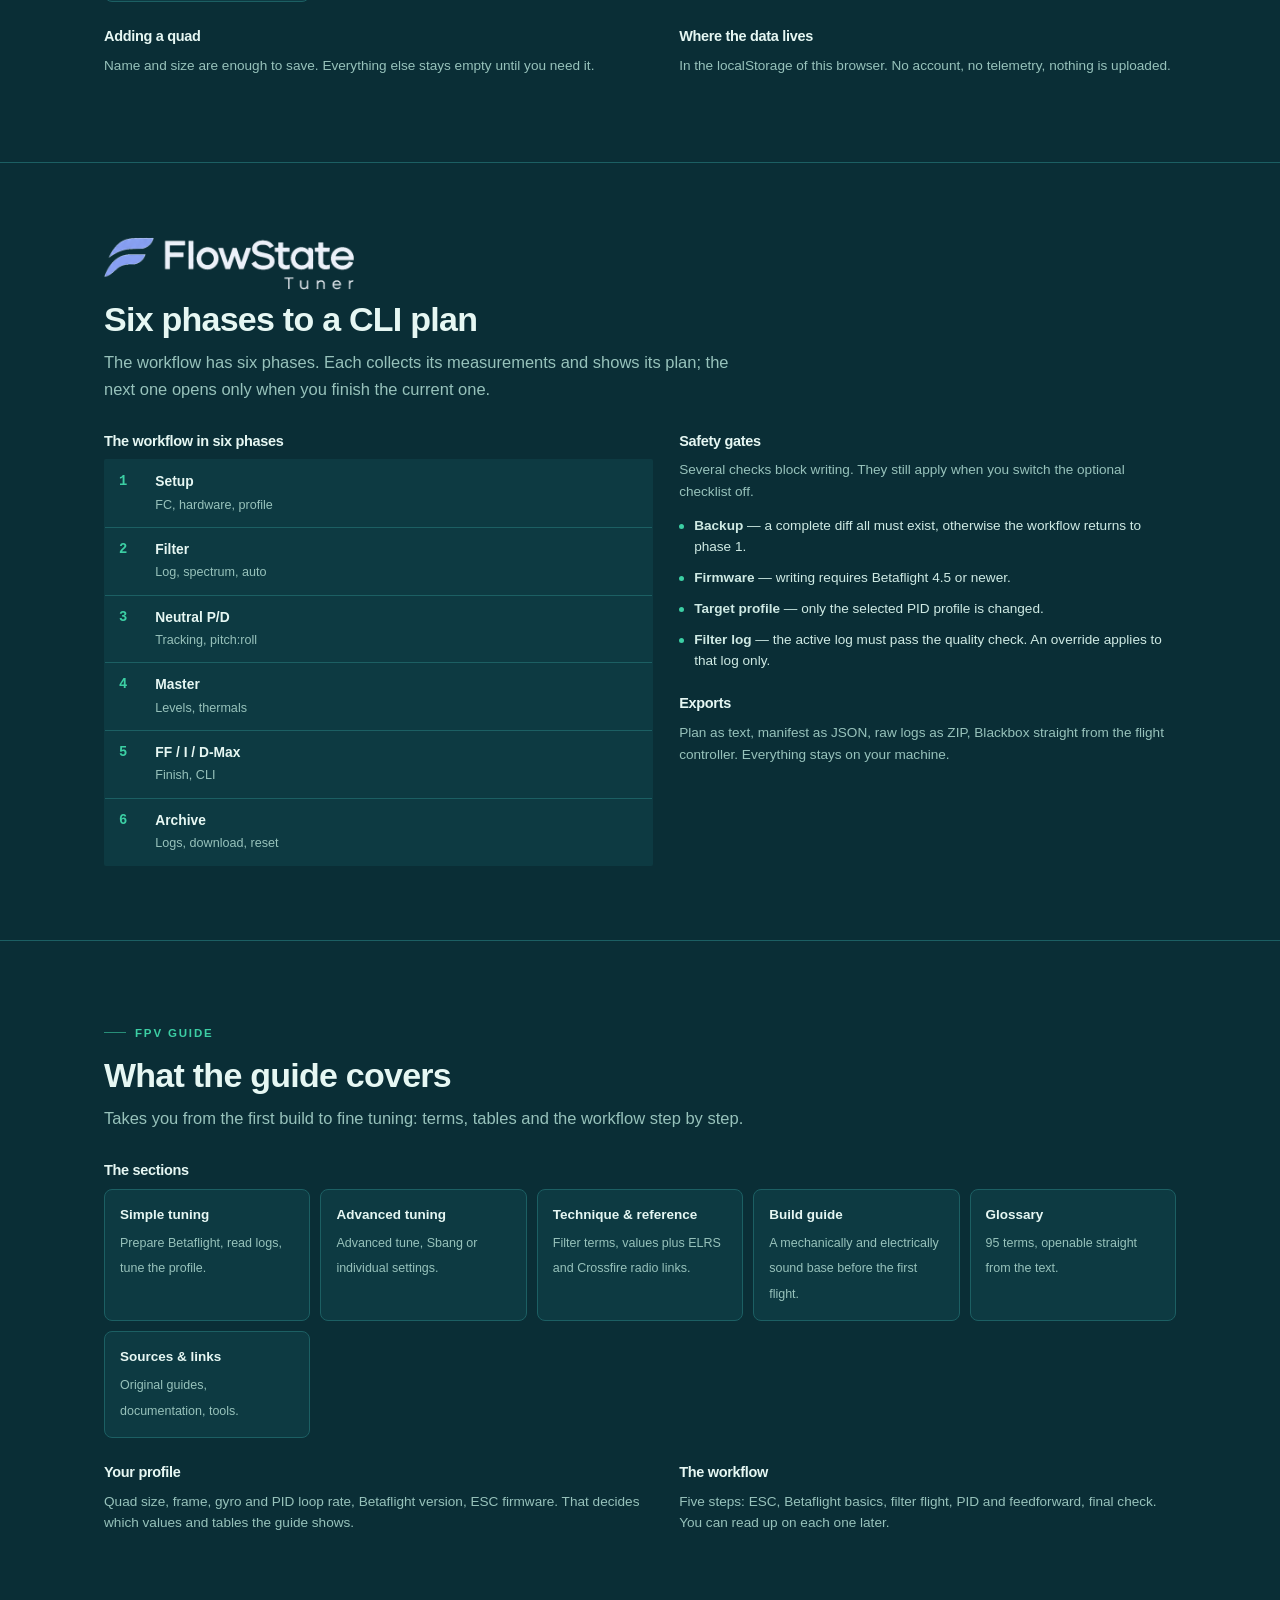
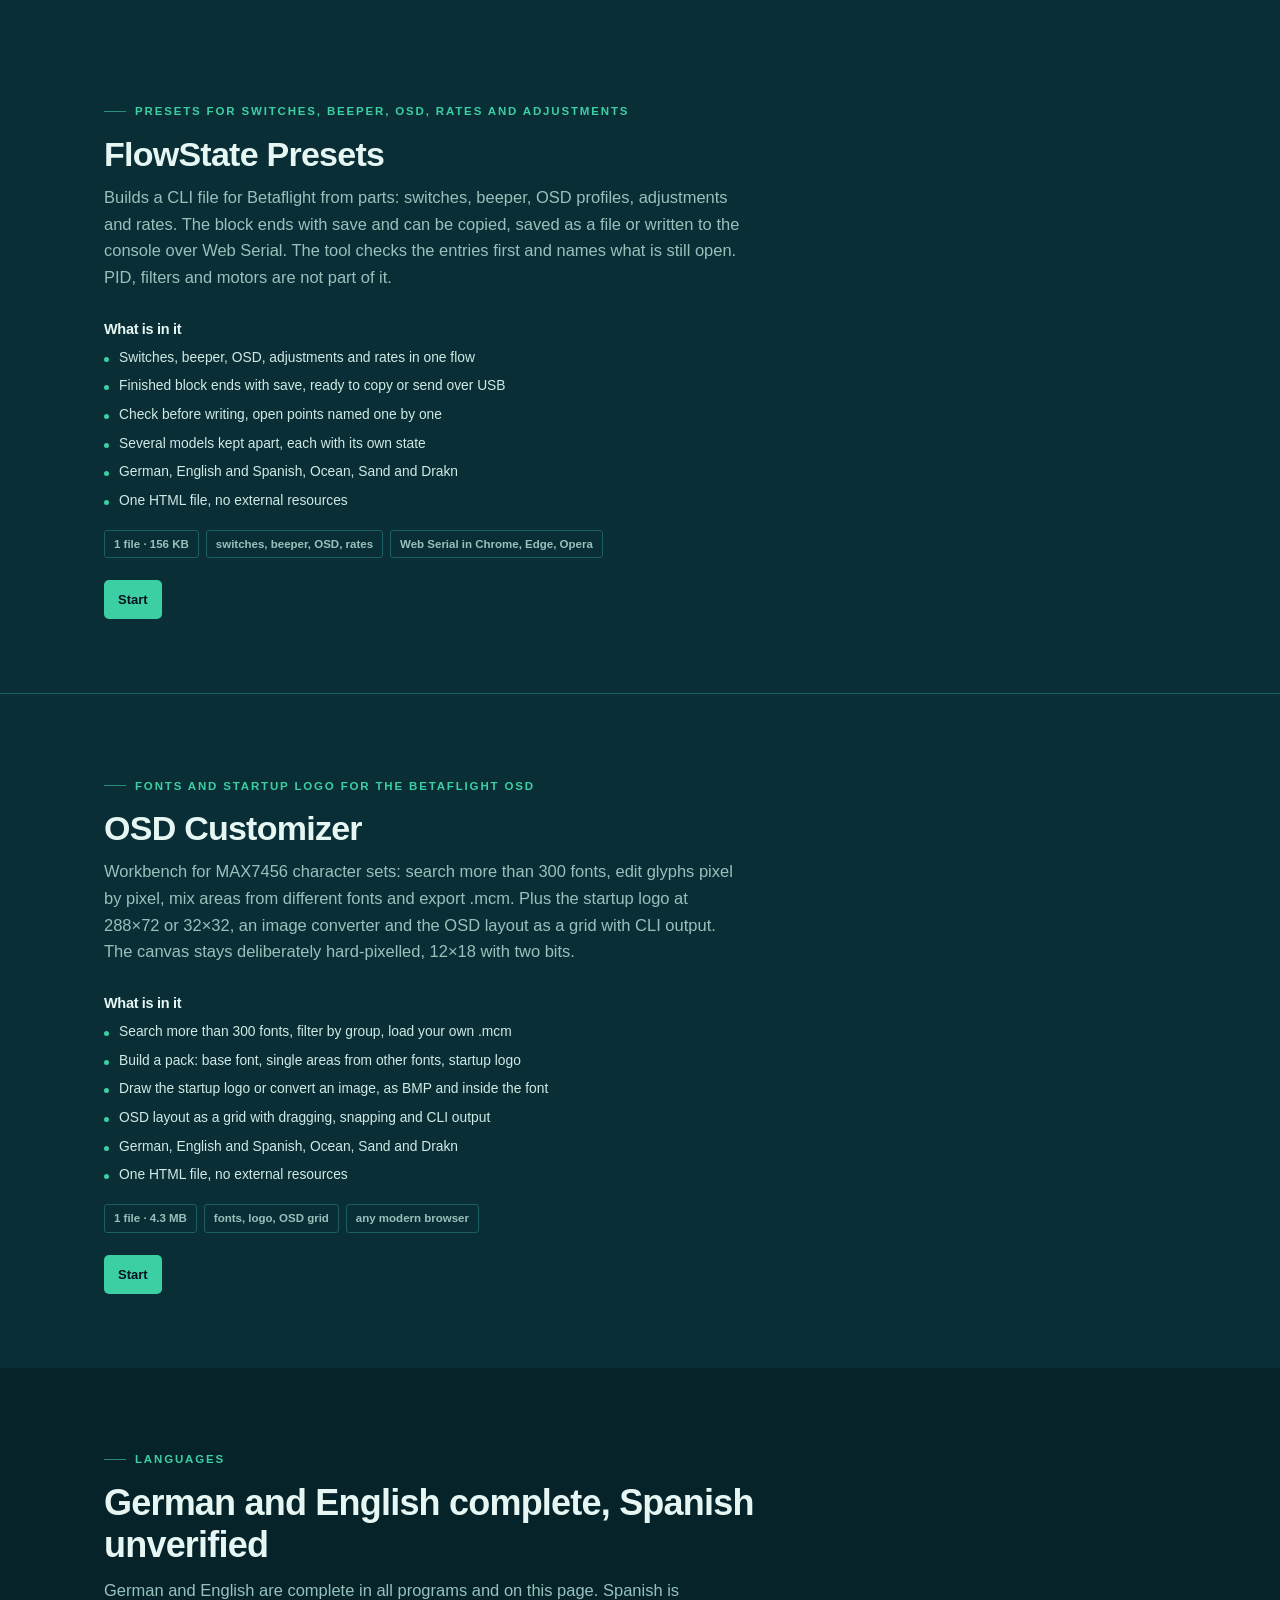
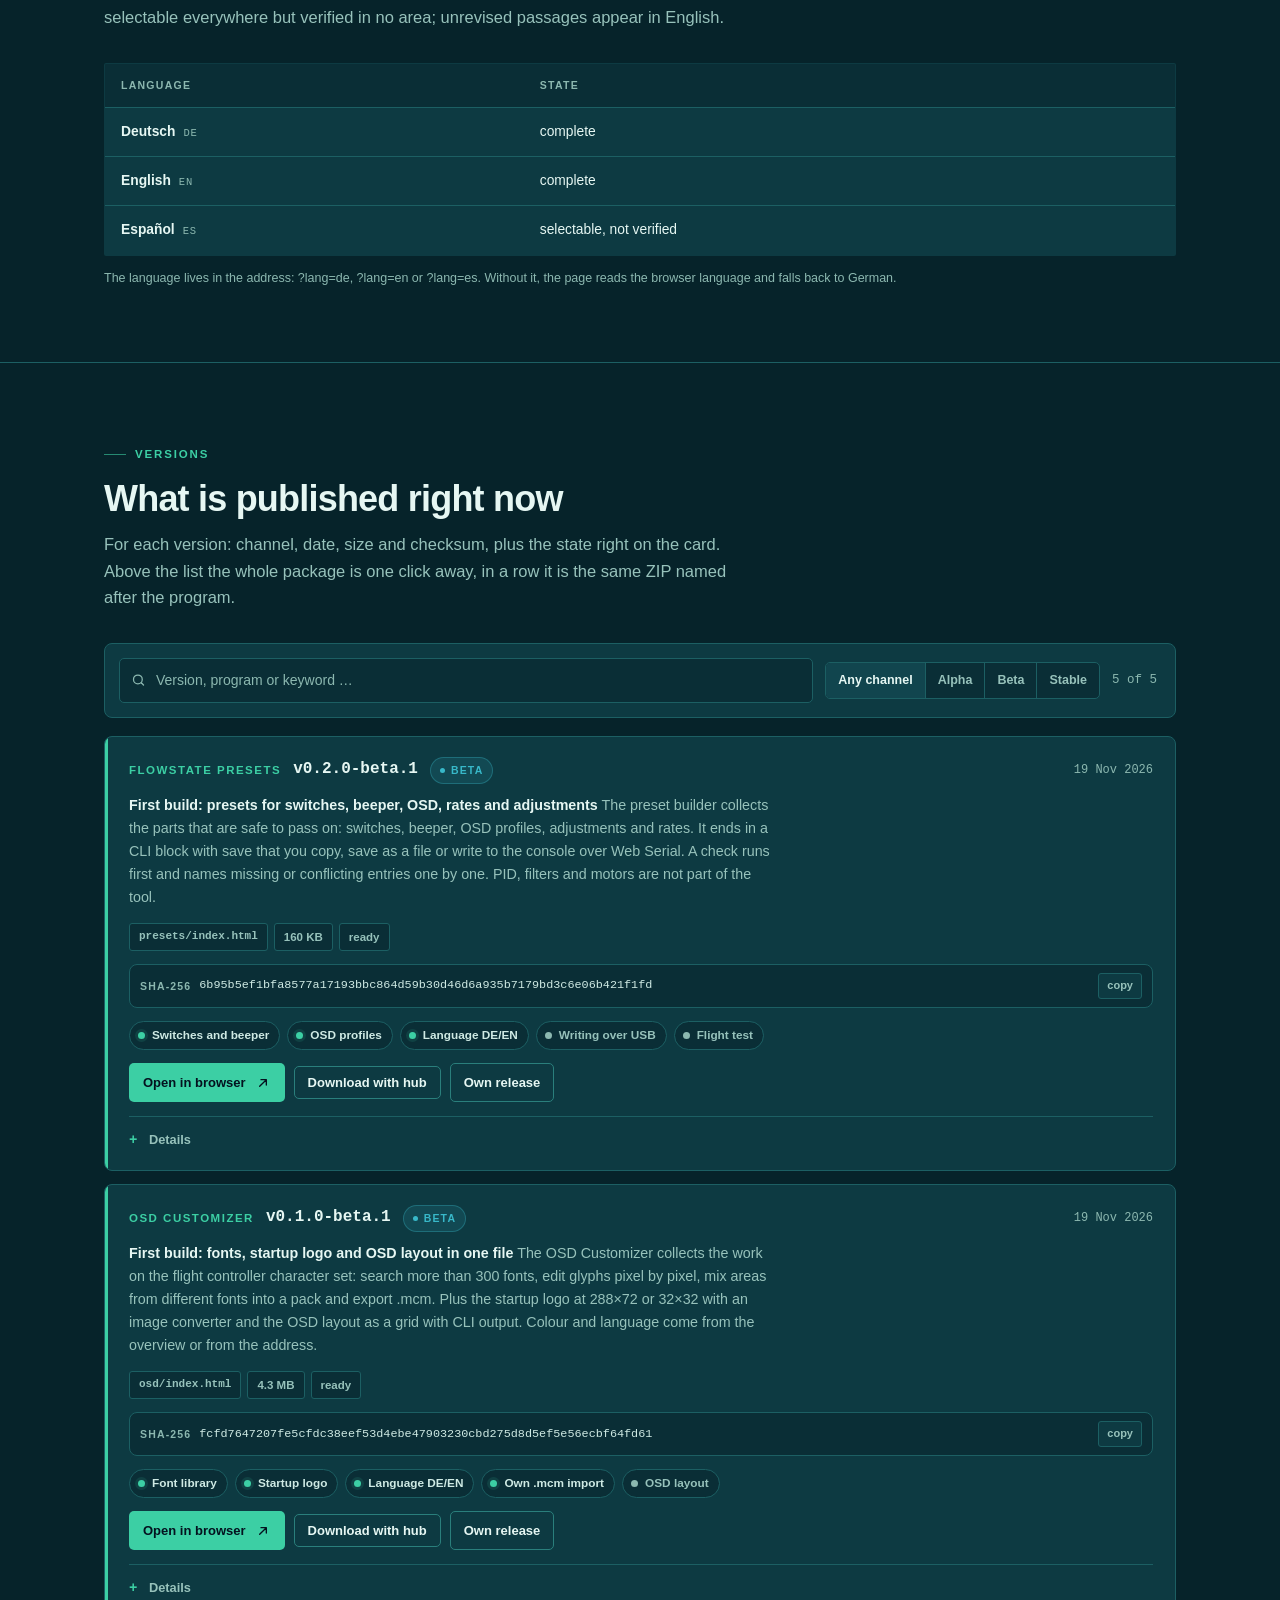
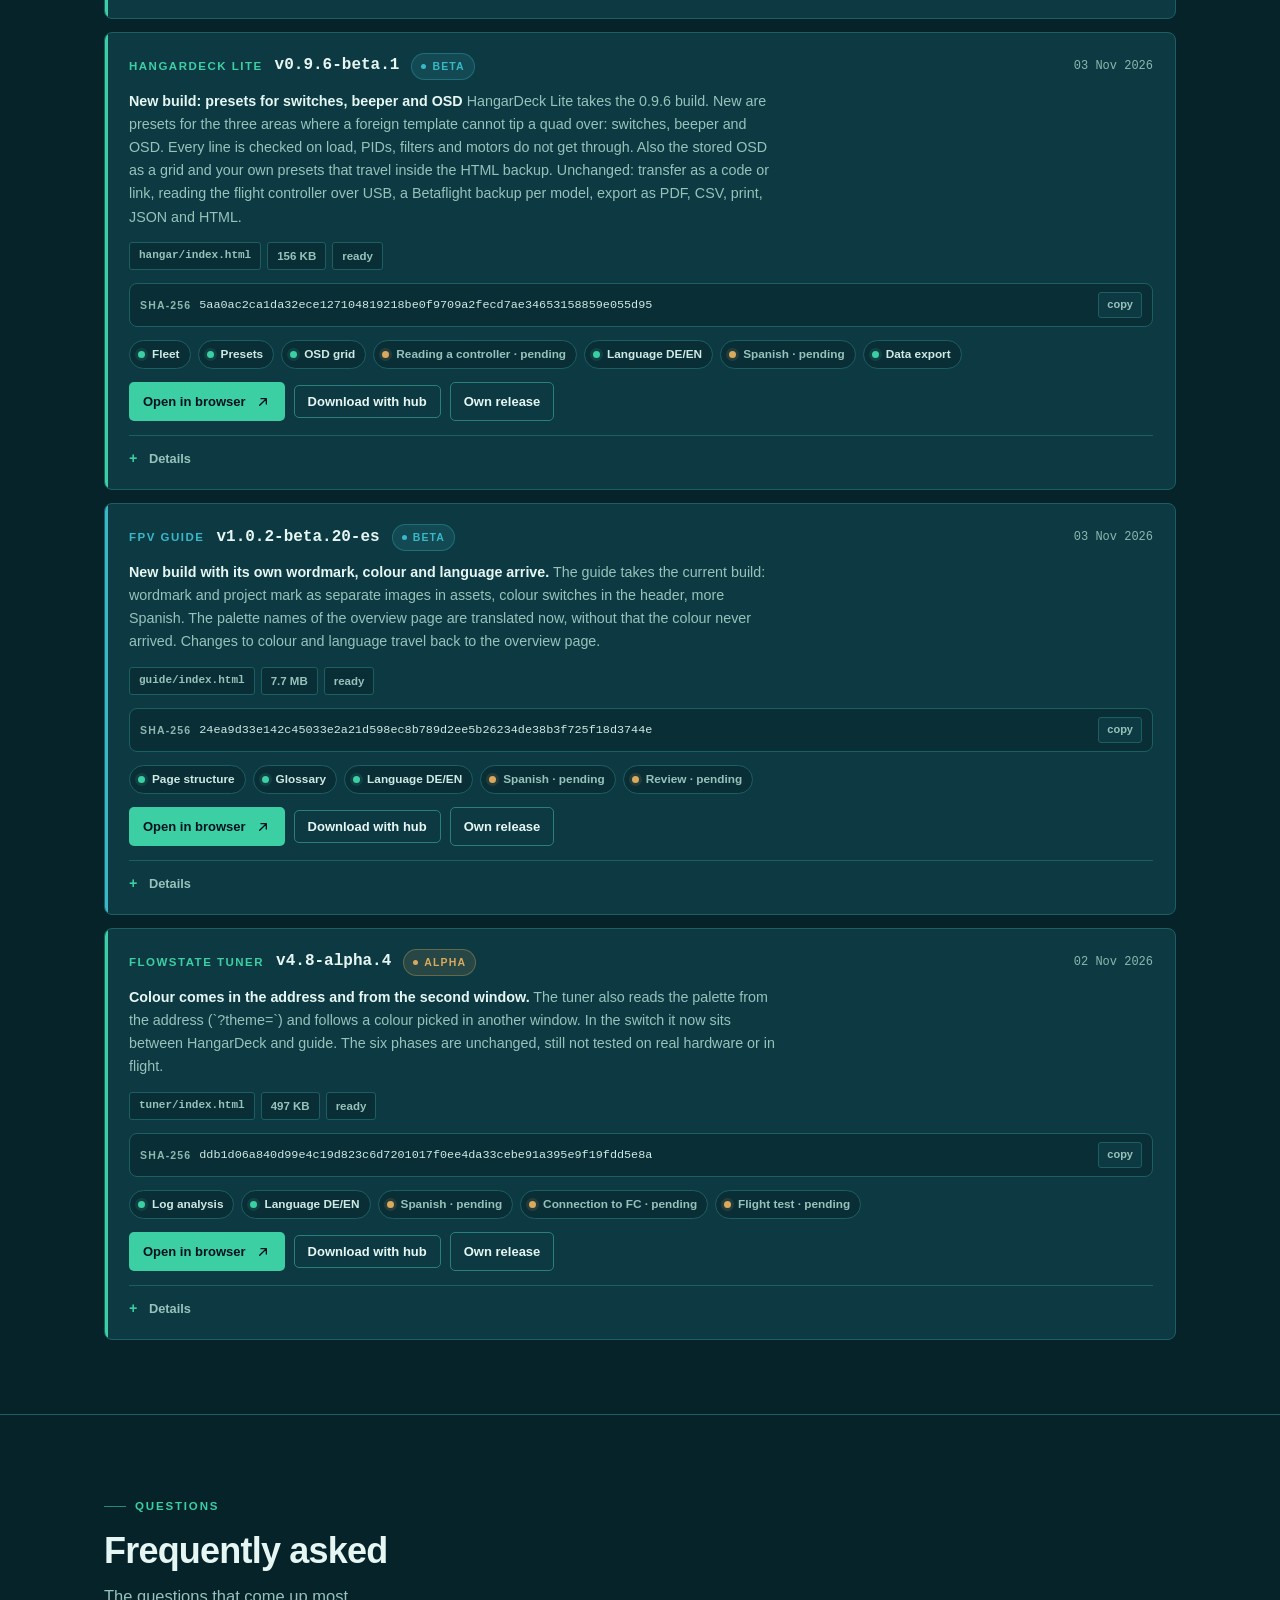
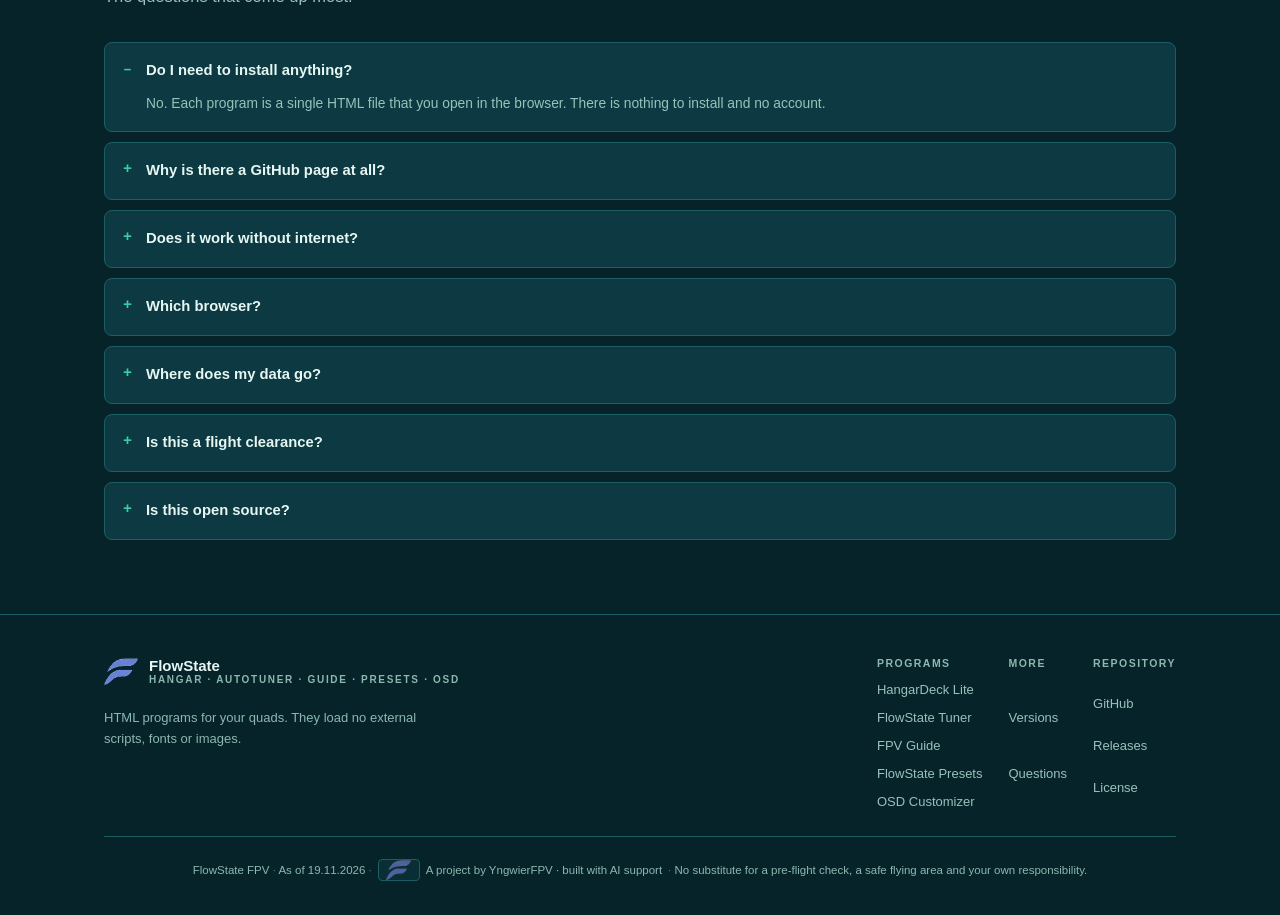
==== commit fb581074: "Zwei neue Werkzeuge: FlowState Presets und OSD Customizer - presets/index.html v0.2.0-beta.1 und osd" ====
--- a/index.html
+++ b/index.html
@@ -3,8 +3,8 @@
 <head>
 <meta charset="utf-8">
 <meta name="viewport" content="width=device-width, initial-scale=1">
-<title>FlowState FPV · Programme für FPV</title>
-<meta name="description" content="HTML-Programme für deine Copter, jedes eine einzelne Datei im Browser. HangarDeck Lite führt die Copter-Liste mit Presets und Betaflight-Sicherung, der FlowState Tuner wertet Blackbox-Logs aus und schreibt einen CLI-Plan, der FPV Guide erklärt Ablauf, Filter und Begriffe.">
+<title>FlowState FPV · Copter, Logs, Presets, OSD</title>
+<meta name="description" content="Copter-Liste, Blackbox-Logs, Presets und OSD-Fonts im Browser. HangarDeck Lite führt die Copter-Liste mit Bild und liest den Flight Controller aus, der FlowState Tuner wertet Logs aus und schreibt einen CLI-Plan, FlowState Presets baut Schalter, Beeper und Raten, der OSD Customizer bearbeitet Fonts und Startlogo, der FPV Guide erklärt Ablauf, Filter und Begriffe.">
 <meta name="theme-color" content="#06232a">
 <link rel="icon" href="assets/images/favicon.png" type="image/png">
 <link rel="stylesheet" href="assets/css/style.css">
@@ -139,7 +139,7 @@
         <span data-i18n="hero.title2">Logs auswerten,</span>
         <span class="accent" data-i18n="hero.accent">Werte nachschlagen</span>.
       </h1>
-      <p class="hero-lede" data-i18n="hero.lede">HangarDeck Lite führt die Copter-Liste mit Bild und liest auf Wunsch den Flight Controller aus. Der FlowState Tuner liest Blackbox-Logs und schreibt den CLI-Plan. Der FPV Guide erklärt Ablauf, Filter und Begriffe. Alles läuft im Browser, ohne Installation und ohne Konto, und einmal geladen ohne Verbindung.</p>
+      <p class="hero-lede" data-i18n="hero.lede">HangarDeck Lite führt die Copter-Liste mit Bild und liest auf Wunsch den Flight Controller aus. Der FlowState Tuner liest Blackbox-Logs und schreibt den CLI-Plan. FlowState Presets baut Schalter, Beeper und Raten als CLI-Block, der OSD Customizer bearbeitet Fonts und Startlogo, und der FPV Guide erklärt Ablauf, Filter und Begriffe. Alles läuft im Browser, ohne Installation und ohne Konto, und einmal geladen ohne Verbindung.</p>
       <div class="overview-actions">
         <button class="btn btn--primary" type="button" data-bundle="all">
           <svg viewBox="0 0 24 24" fill="none" stroke="currentColor" stroke-width="1.9" stroke-linecap="round" stroke-linejoin="round" aria-hidden="true"><path d="M12 3v12m0 0 4.5-4.5M12 15l-4.5-4.5"/><path d="M4 17.5V19a2 2 0 0 0 2 2h12a2 2 0 0 0 2-2v-1.5"/></svg>
--- a/assets/css/style.css
+++ b/assets/css/style.css
@@ -2077,6 +2077,13 @@
   }
 }
 
+/* Fünf Werkzeuge im Umschalter brauchen Platz: die Sprungliste weicht früher. */
+@media (max-width: 1240px) {
+  .nav {
+    display: none;
+  }
+}
+
 @media (max-width: 1000px) {
   .nav {
     display: none;
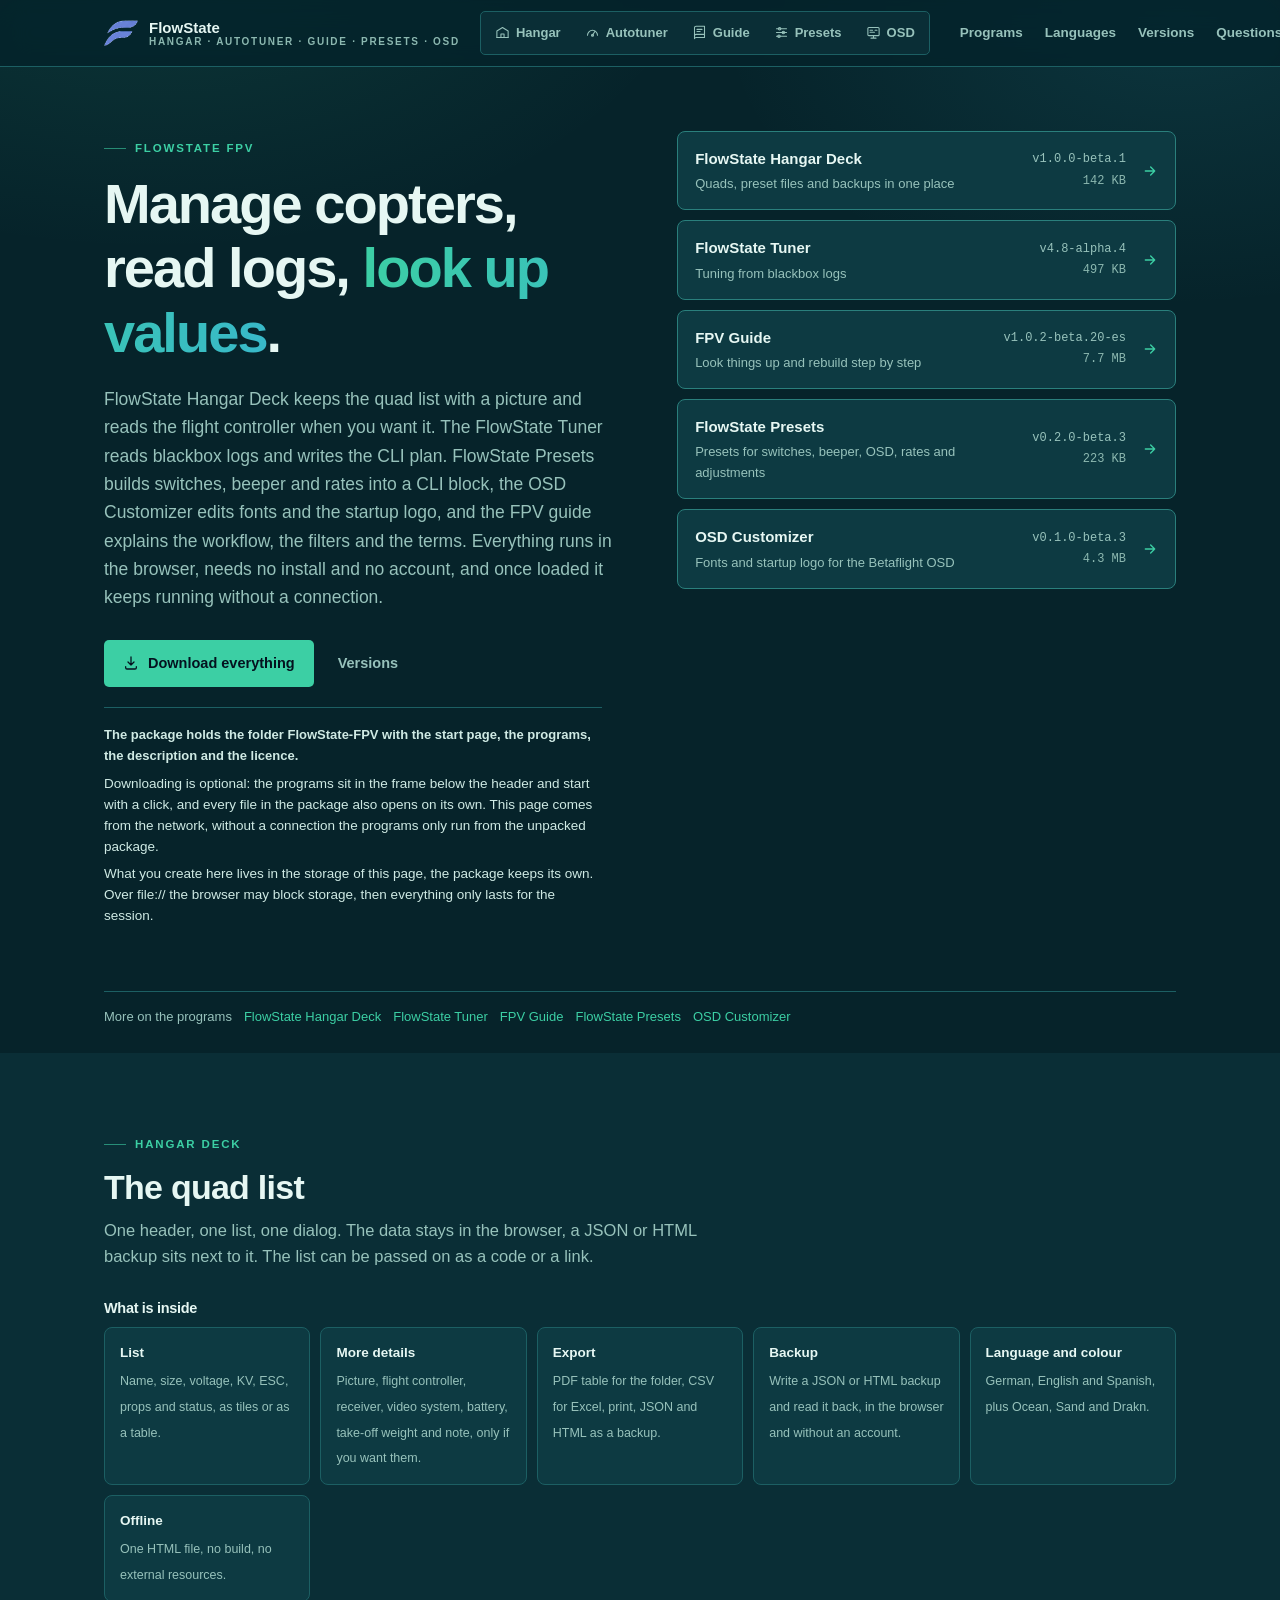
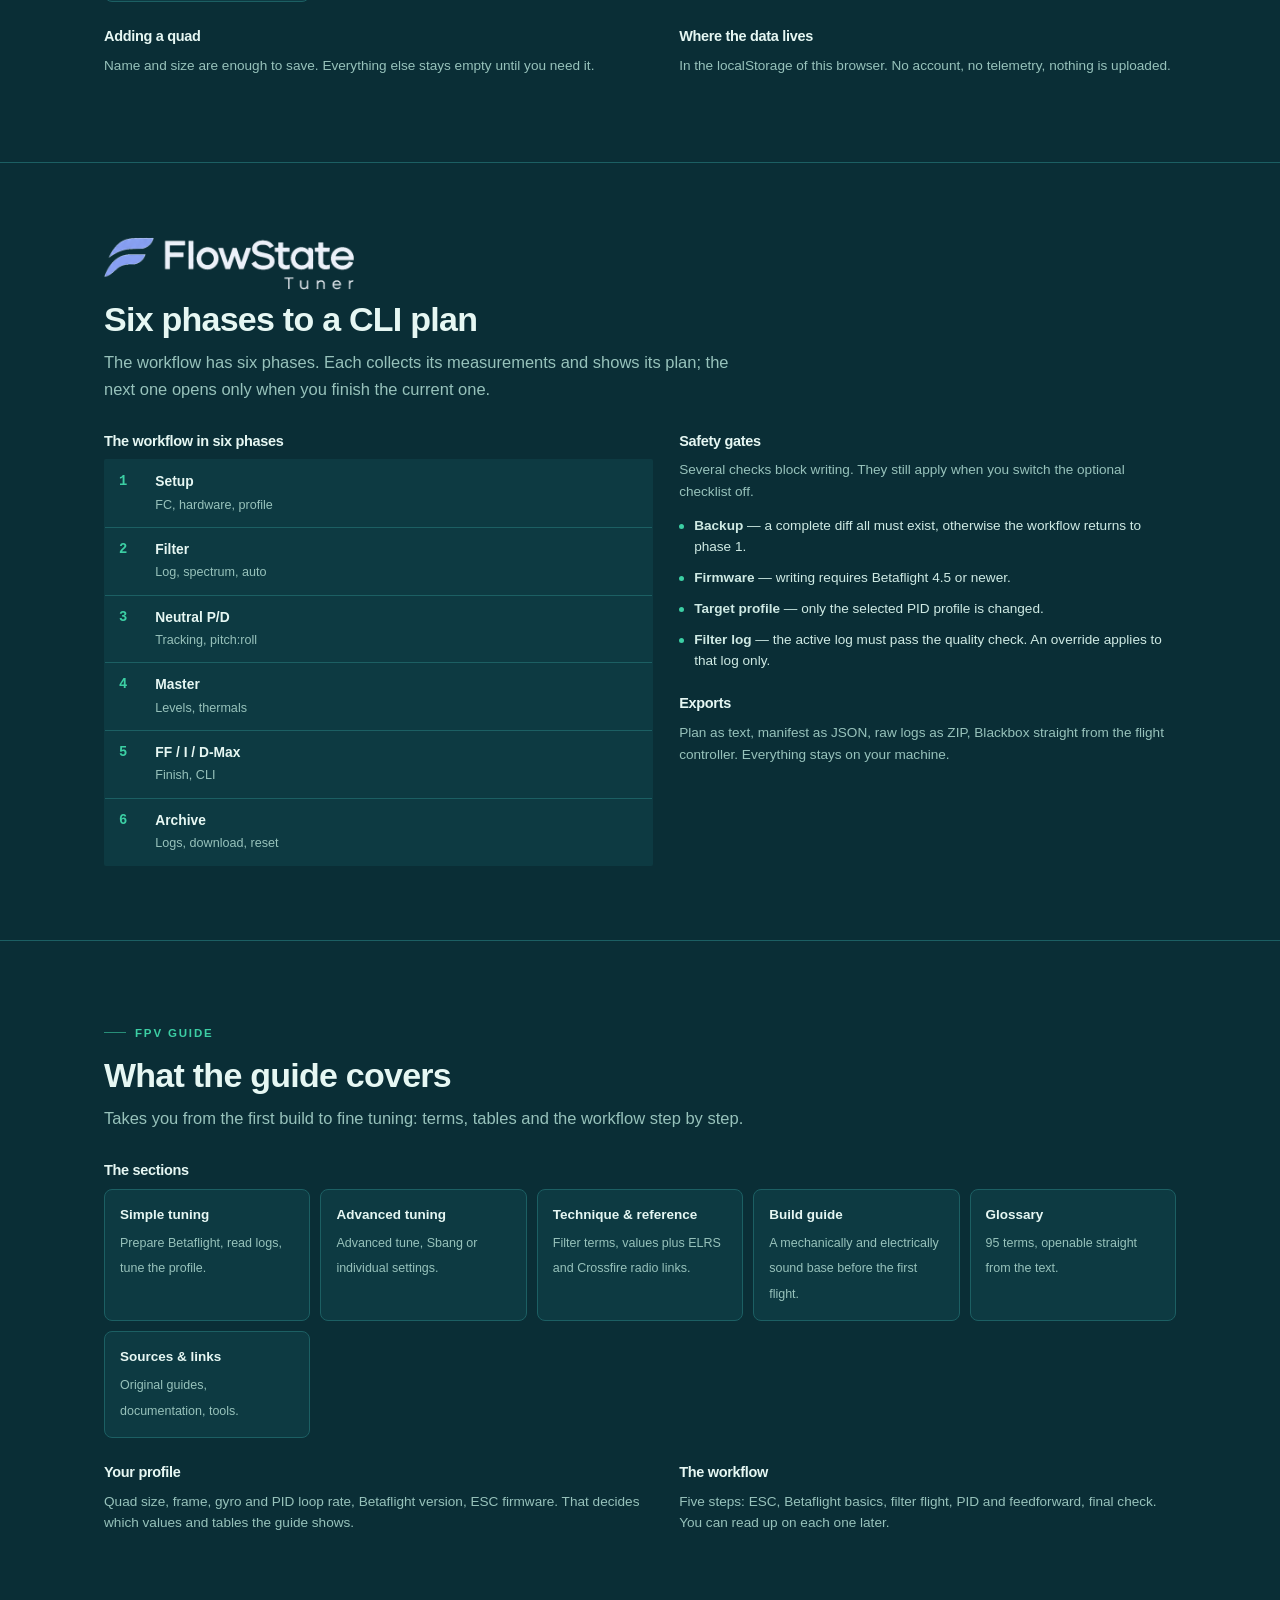
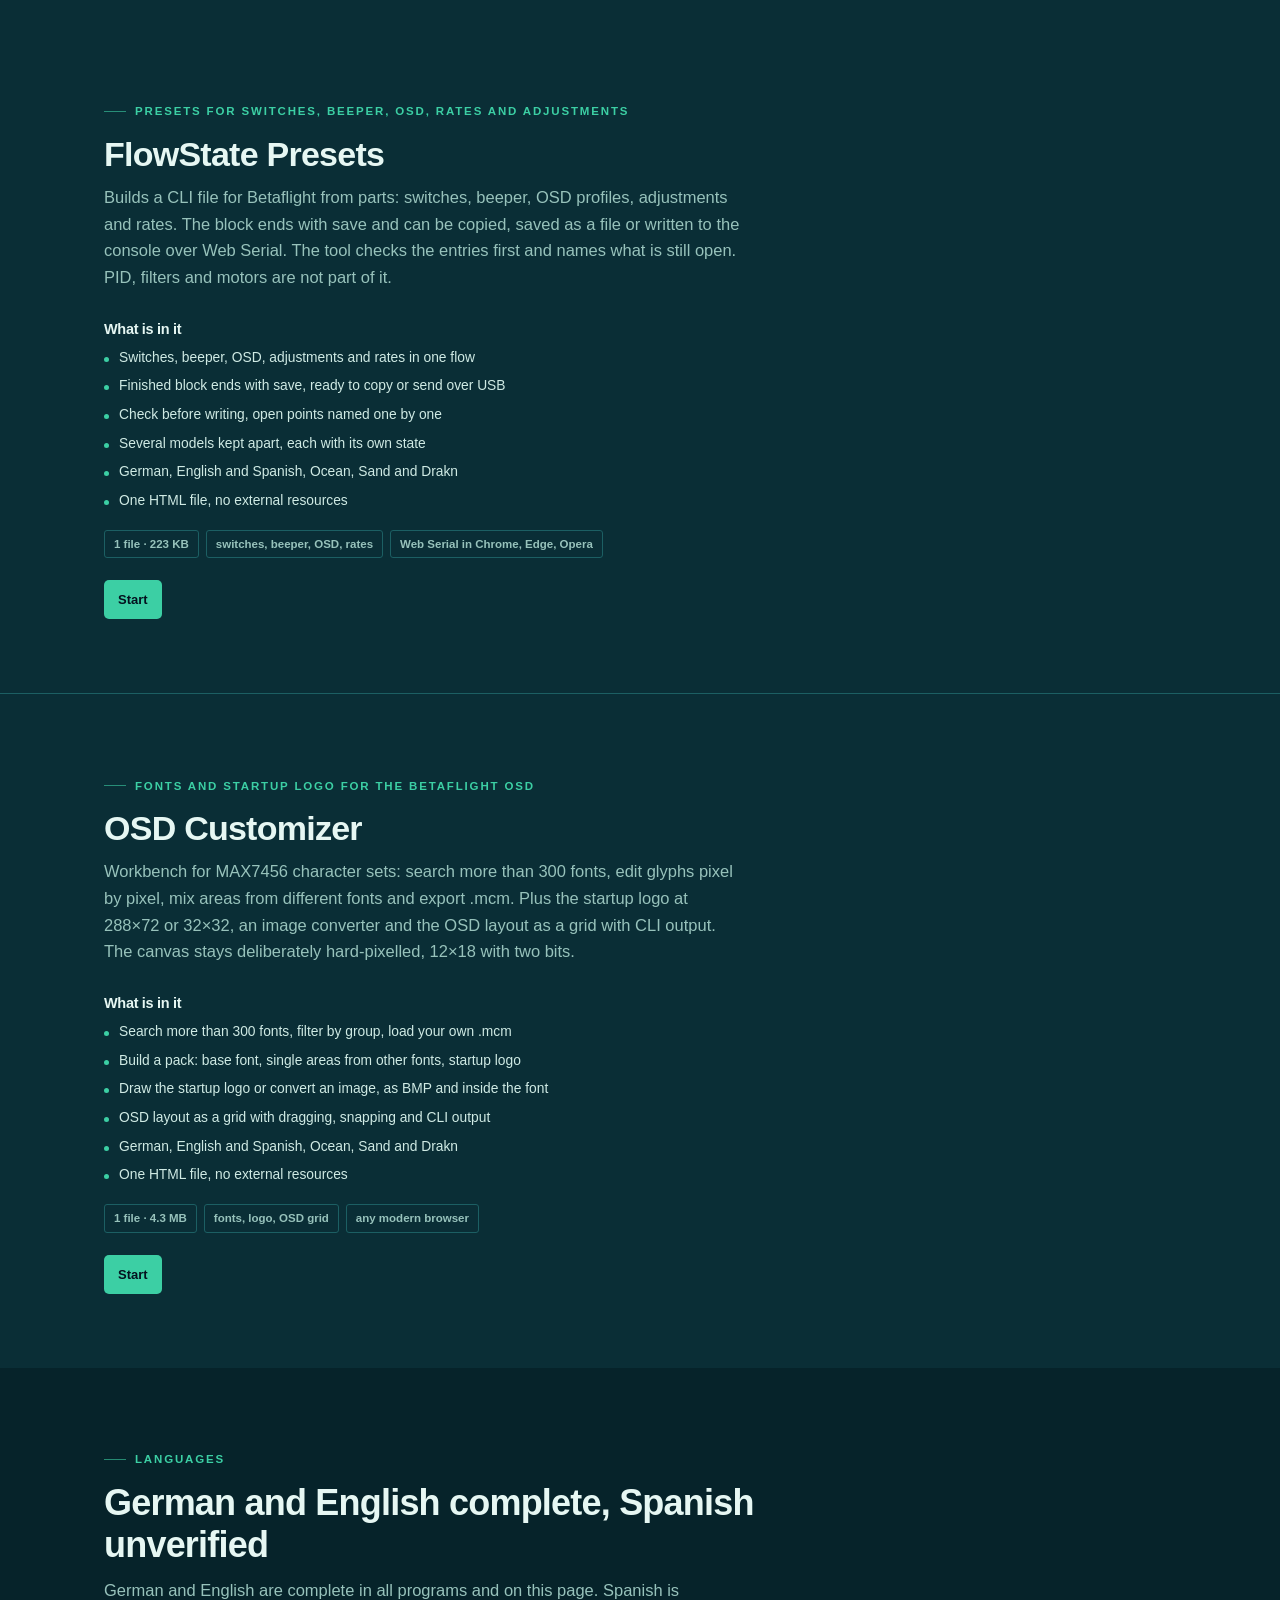
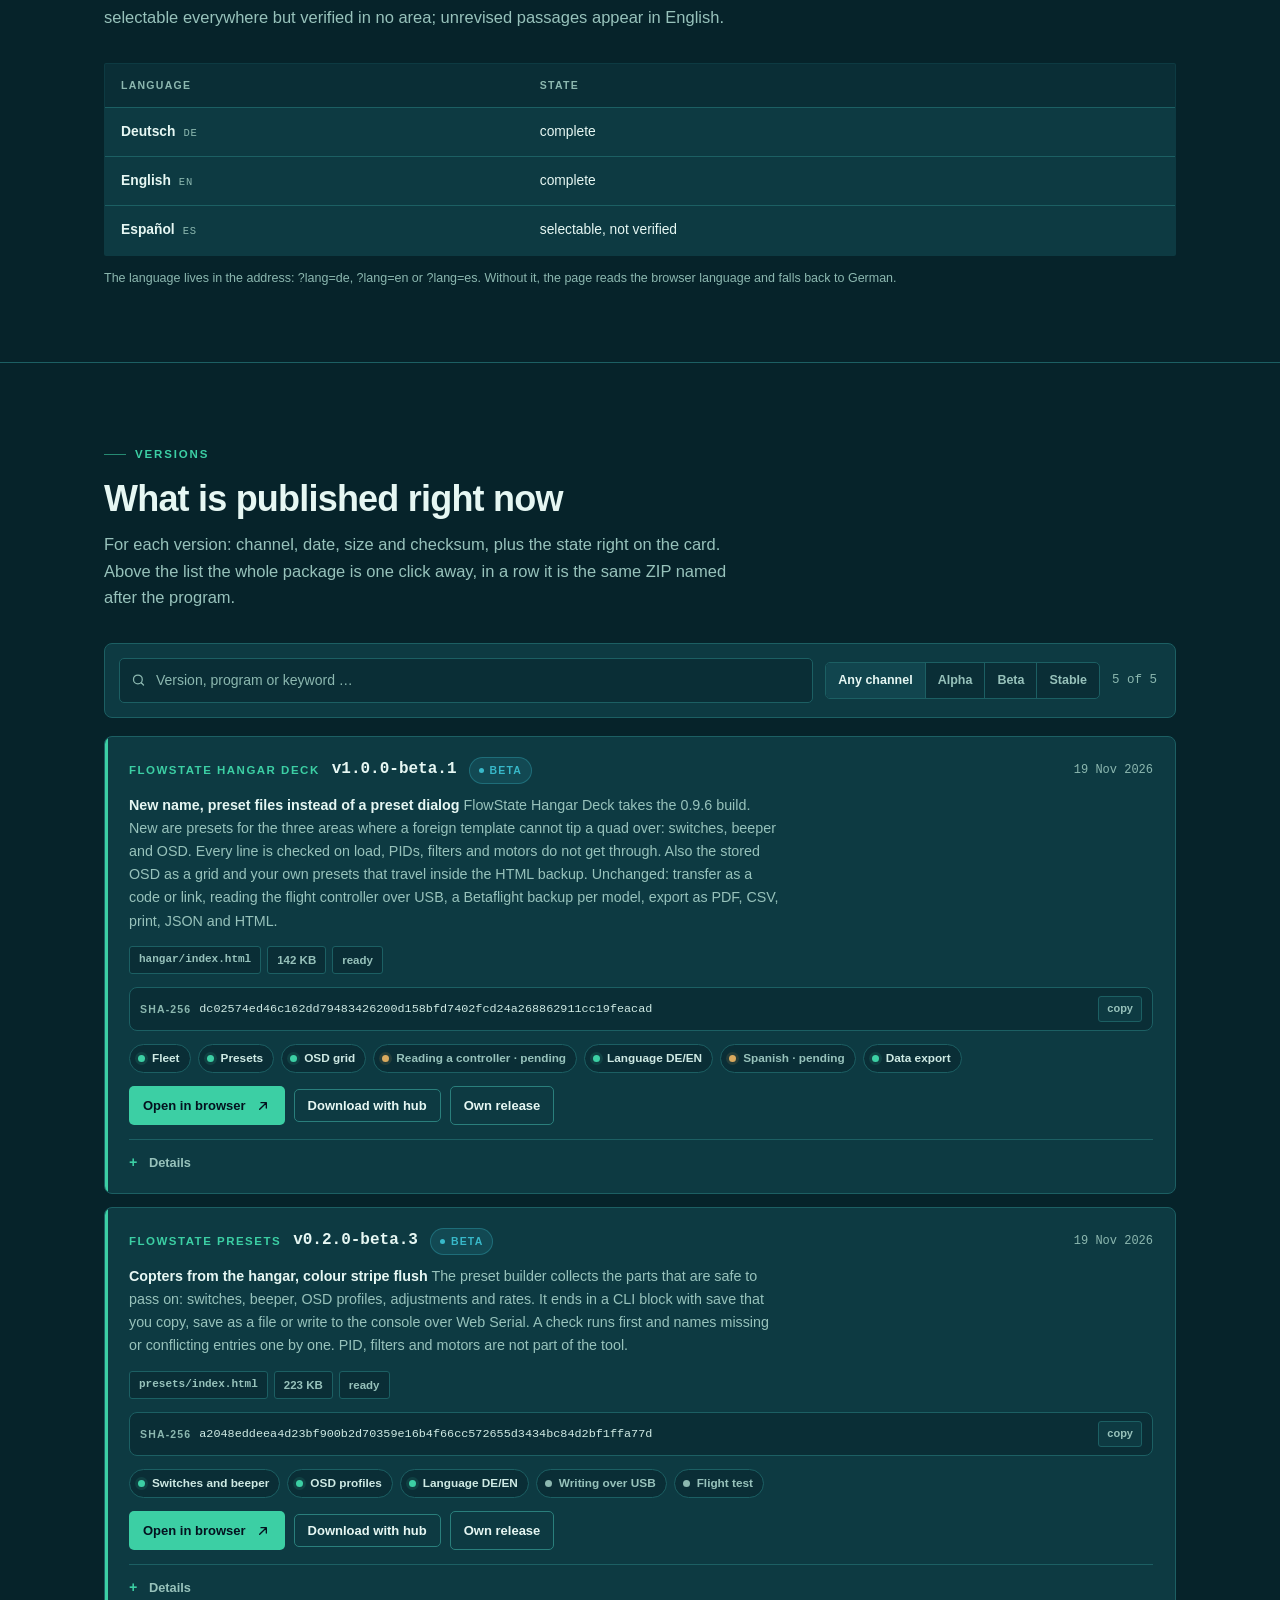
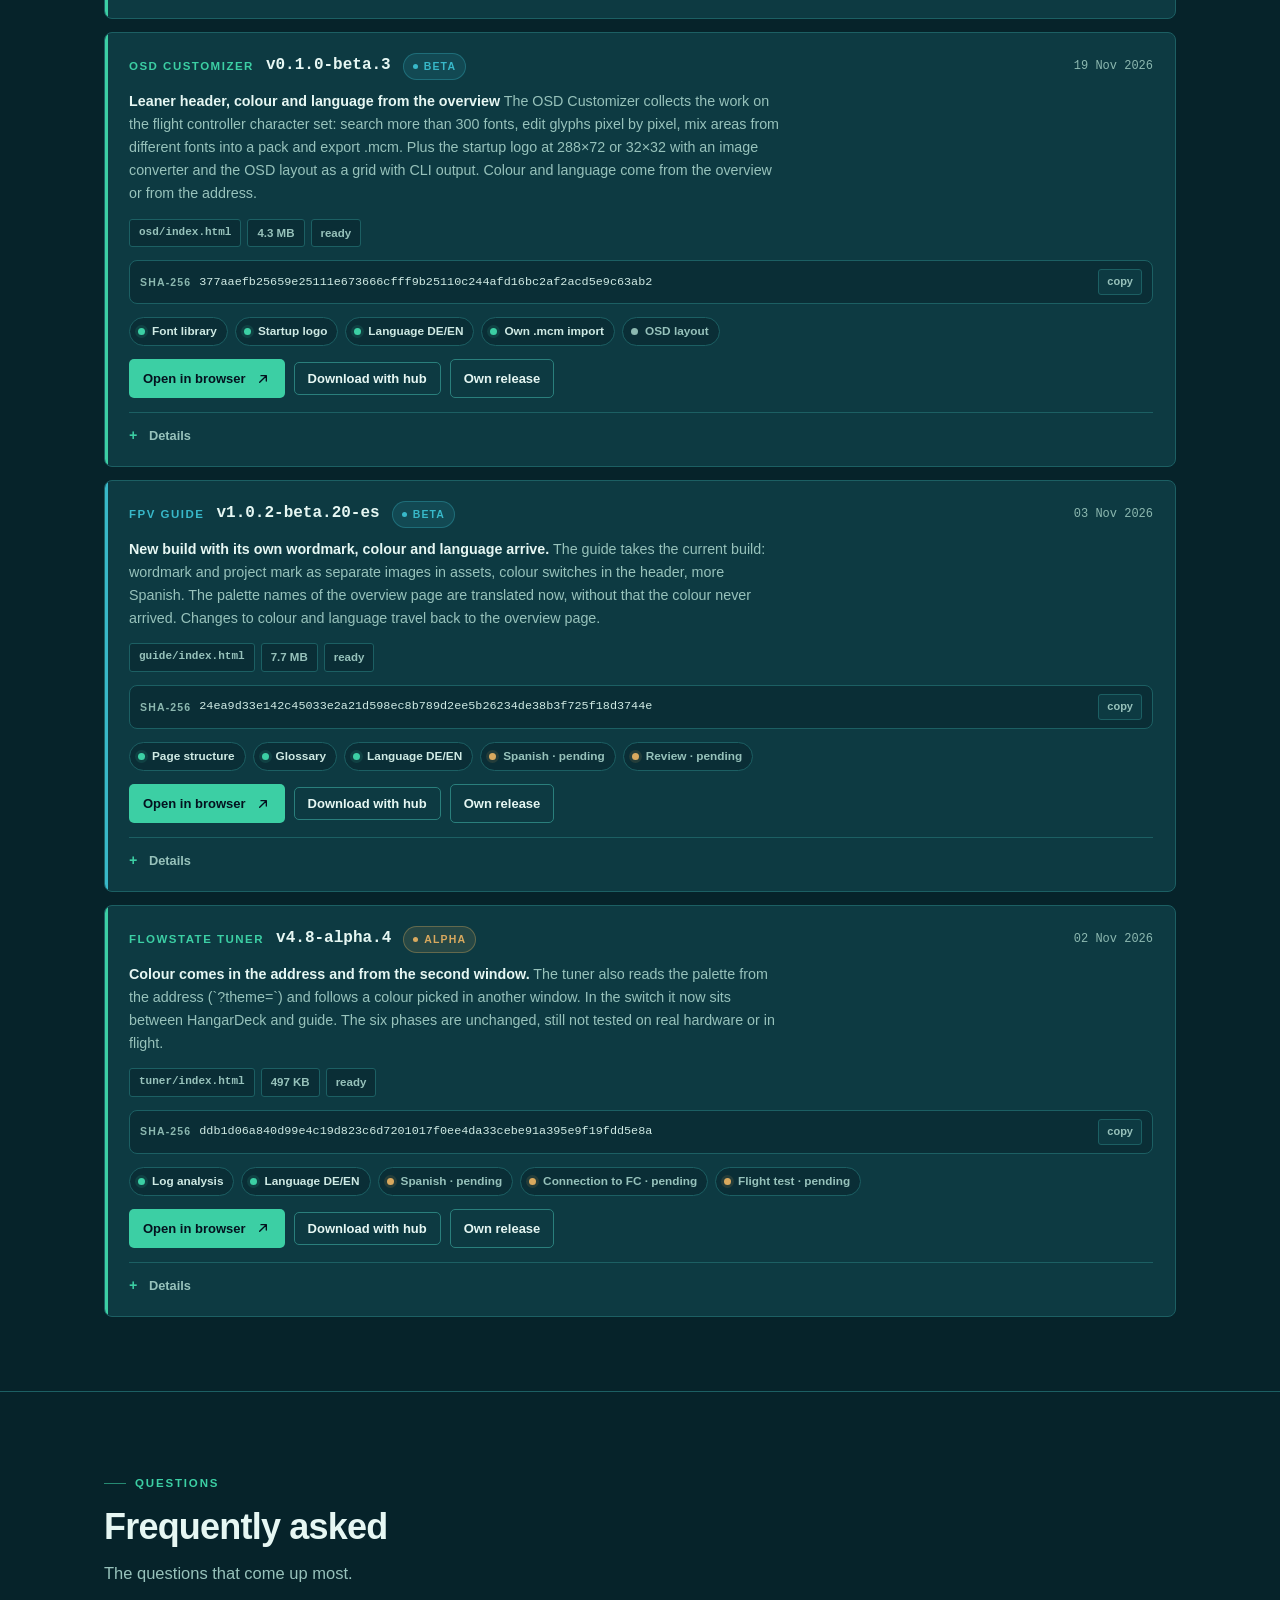
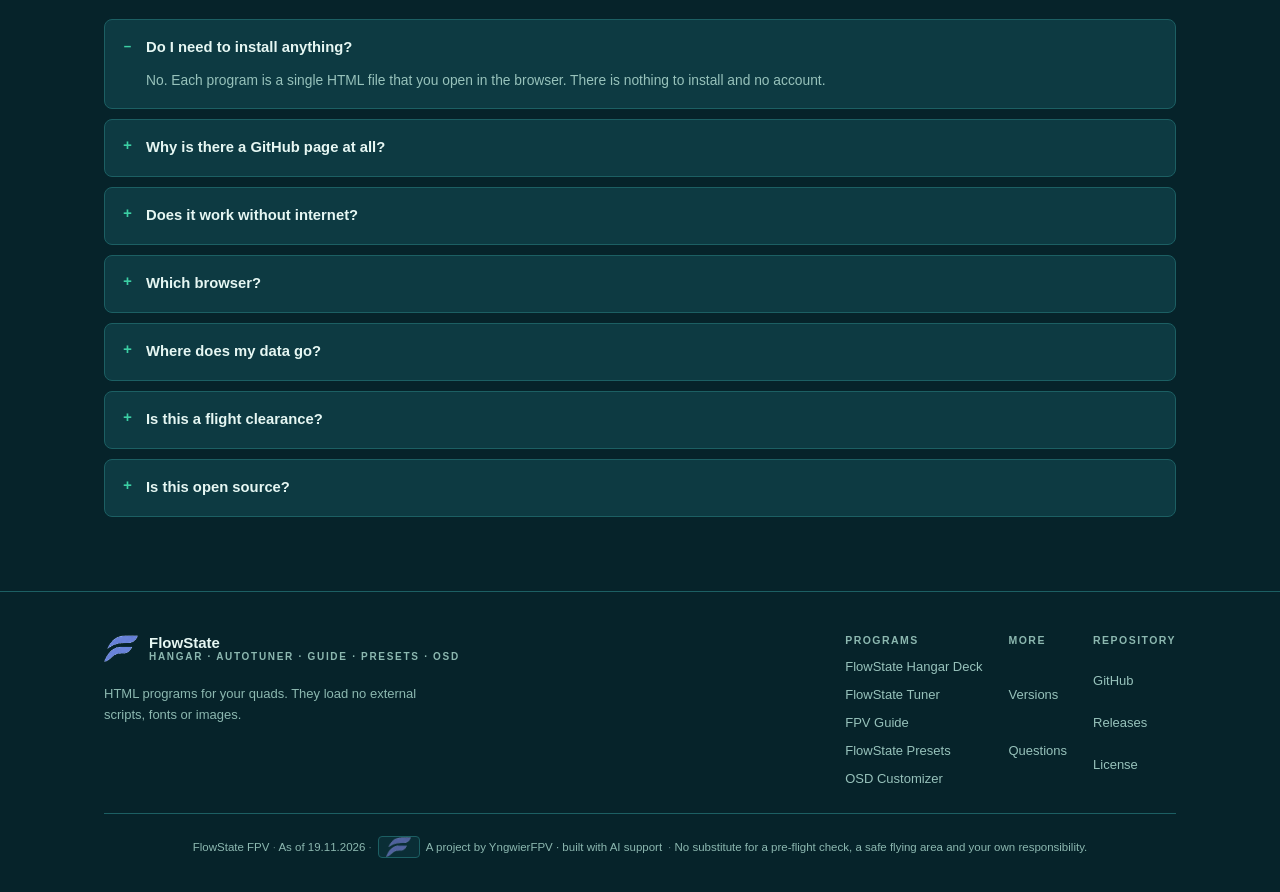
==== commit b2b180b7: "Neue Staende aus dem Ordner: Hangar Deck 1.0.0-beta.1, OSD 0.1.0-beta.3 - Hangar heisst FlowState Ha" ====
--- a/index.html
+++ b/index.html
@@ -4,7 +4,7 @@
 <meta charset="utf-8">
 <meta name="viewport" content="width=device-width, initial-scale=1">
 <title>FlowState FPV · Copter, Logs, Presets, OSD</title>
-<meta name="description" content="Copter-Liste, Blackbox-Logs, Presets und OSD-Fonts im Browser. HangarDeck Lite führt die Copter-Liste mit Bild und liest den Flight Controller aus, der FlowState Tuner wertet Logs aus und schreibt einen CLI-Plan, FlowState Presets baut Schalter, Beeper und Raten, der OSD Customizer bearbeitet Fonts und Startlogo, der FPV Guide erklärt Ablauf, Filter und Begriffe.">
+<meta name="description" content="Copter-Liste, Blackbox-Logs, Presets und OSD-Fonts im Browser. FlowState Hangar Deck führt die Copter-Liste mit Bild und liest den Flight Controller aus, der FlowState Tuner wertet Logs aus und schreibt einen CLI-Plan, FlowState Presets baut Schalter, Beeper und Raten, der OSD Customizer bearbeitet Fonts und Startlogo, der FPV Guide erklärt Ablauf, Filter und Begriffe.">
 <meta name="theme-color" content="#06232a">
 <link rel="icon" href="assets/images/favicon.png" type="image/png">
 <link rel="stylesheet" href="assets/css/style.css">
@@ -139,7 +139,7 @@
         <span data-i18n="hero.title2">Logs auswerten,</span>
         <span class="accent" data-i18n="hero.accent">Werte nachschlagen</span>.
       </h1>
-      <p class="hero-lede" data-i18n="hero.lede">HangarDeck Lite führt die Copter-Liste mit Bild und liest auf Wunsch den Flight Controller aus. Der FlowState Tuner liest Blackbox-Logs und schreibt den CLI-Plan. FlowState Presets baut Schalter, Beeper und Raten als CLI-Block, der OSD Customizer bearbeitet Fonts und Startlogo, und der FPV Guide erklärt Ablauf, Filter und Begriffe. Alles läuft im Browser, ohne Installation und ohne Konto, und einmal geladen ohne Verbindung.</p>
+      <p class="hero-lede" data-i18n="hero.lede">FlowState Hangar Deck führt die Copter-Liste mit Bild und liest auf Wunsch den Flight Controller aus. Der FlowState Tuner liest Blackbox-Logs und schreibt den CLI-Plan. FlowState Presets baut Schalter, Beeper und Raten als CLI-Block, der OSD Customizer bearbeitet Fonts und Startlogo, und der FPV Guide erklärt Ablauf, Filter und Begriffe. Alles läuft im Browser, ohne Installation und ohne Konto, und einmal geladen ohne Verbindung.</p>
       <div class="overview-actions">
         <button class="btn btn--primary" type="button" data-bundle="all">
           <svg viewBox="0 0 24 24" fill="none" stroke="currentColor" stroke-width="1.9" stroke-linecap="round" stroke-linejoin="round" aria-hidden="true"><path d="M12 3v12m0 0 4.5-4.5M12 15l-4.5-4.5"/><path d="M4 17.5V19a2 2 0 0 0 2 2h12a2 2 0 0 0 2-2v-1.5"/></svg>
@@ -157,7 +157,7 @@
     <div class="overview-list reveal" id="overview-list" aria-live="polite"></div>
     <p class="overview-links reveal">
       <span data-i18n="overview.sections">Mehr zu den Programmen</span>
-      <span id="overview-links"><a href="#hangar">HangarDeck Lite</a><a href="#tuner">FlowState Tuner</a><a href="#guide">FPV Guide</a></span>
+      <span id="overview-links"><a href="#hangar">FlowState Hangar Deck</a><a href="#tuner">FlowState Tuner</a><a href="#guide">FPV Guide</a></span>
     </p>
   </div>
 </section>
@@ -165,7 +165,7 @@
   <div class="wrap">
     <div class="detail-head reveal">
       <div>
-        <p class="eyebrow" data-i18n="hangar.eyebrow">HangarDeck</p>
+        <p class="eyebrow" data-i18n="hangar.eyebrow">Hangar Deck</p>
         <h2 data-i18n="hangar.title">Die Copter-Liste</h2>
         <p class="lede" data-i18n="hangar.lede">Ein Kopf, eine Liste, ein Dialog. Die Daten bleiben im Browser, eine Sicherung als JSON oder HTML liegt daneben. Die Liste lässt sich als Code oder Link weitergeben.</p>
       </div>
@@ -396,7 +396,7 @@
         <div class="footer-col">
           <h4 data-i18n="footer.programs">Programme</h4>
           <div id="footer-programs">
-            <a href="hangar/">HangarDeck Lite</a>
+            <a href="hangar/">FlowState Hangar Deck</a>
             <a href="tuner/">FlowState Tuner</a>
             <a href="guide/">FPV Guide</a>
           </div>
@@ -452,7 +452,7 @@
       <span class="report-label" data-i18n="report.program">Programm</span>
       <select id="report-program">
         <option value="hub" selected>FlowState FPV</option>
-        <option value="hangar">HangarDeck Lite</option>
+        <option value="hangar">FlowState Hangar Deck</option>
         <option value="tuner">FlowState Tuner</option>
         <option value="guide">FPV Guide</option>
       </select>
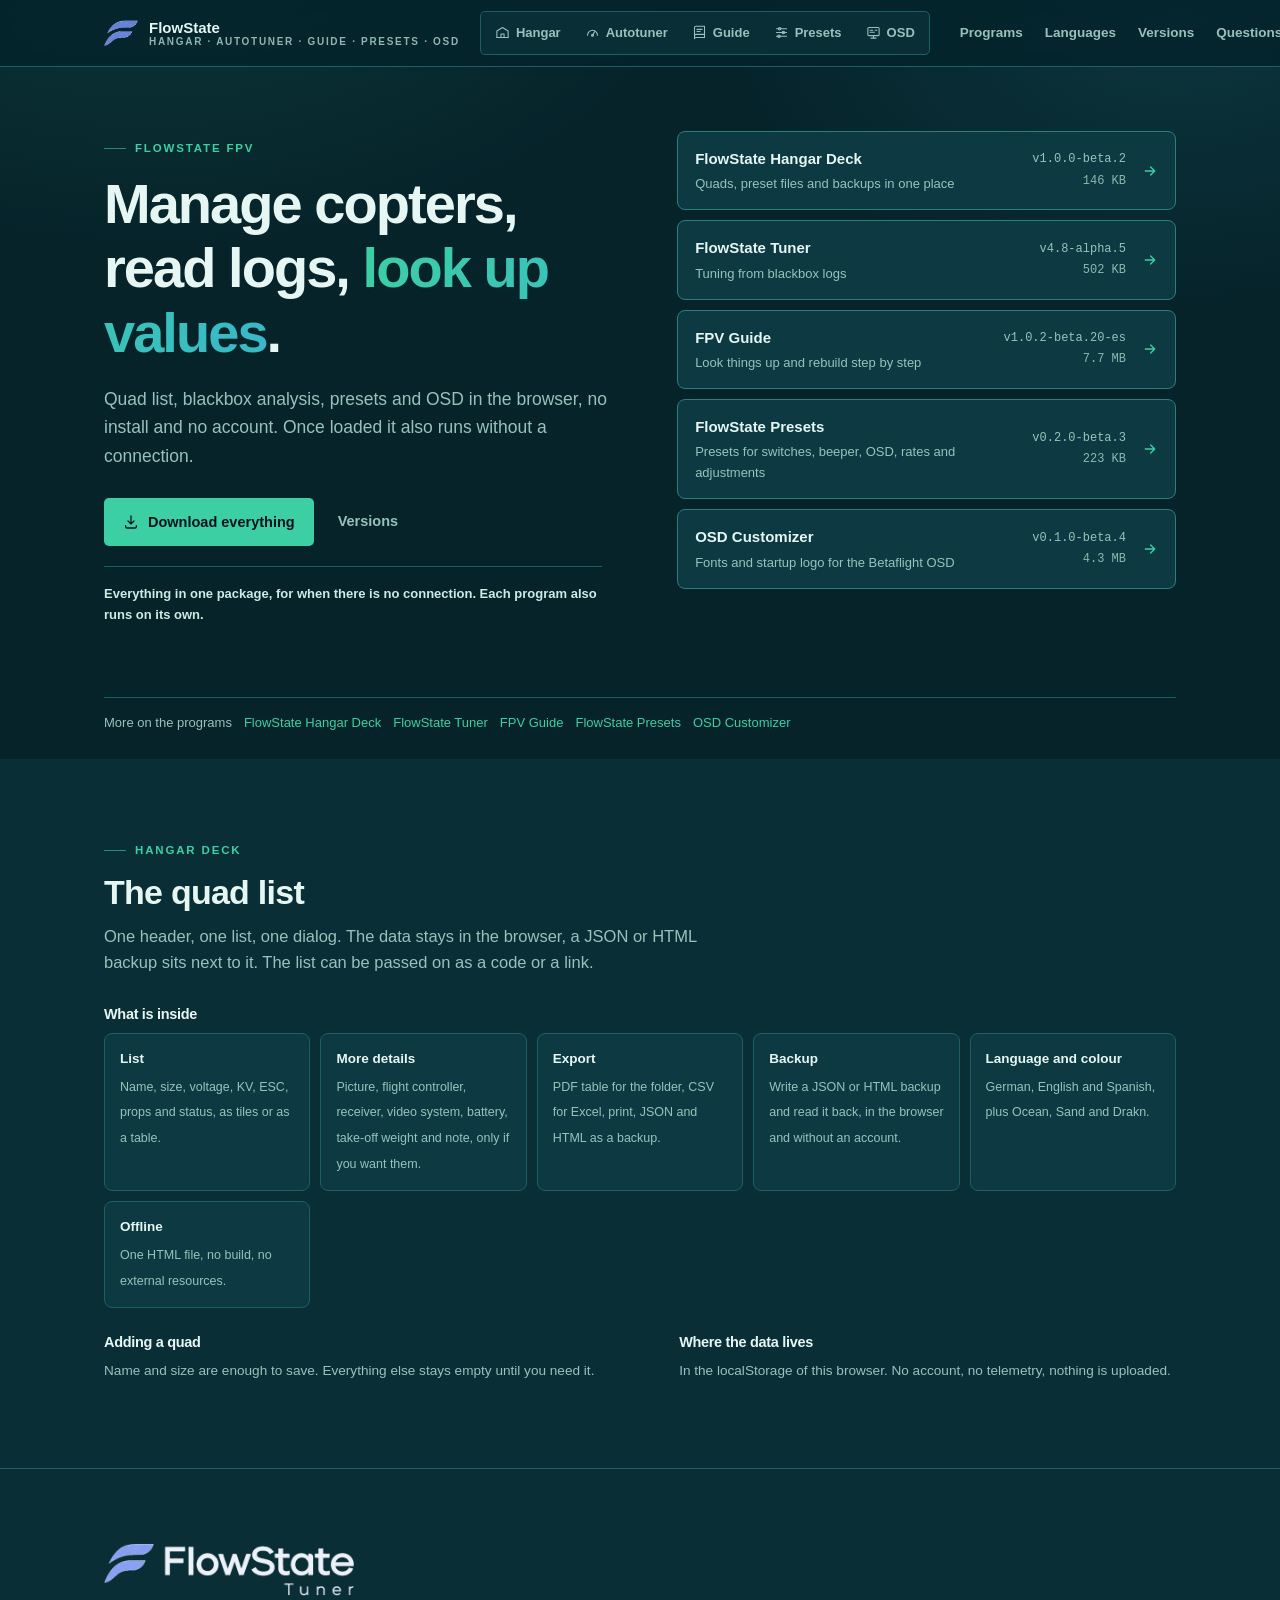
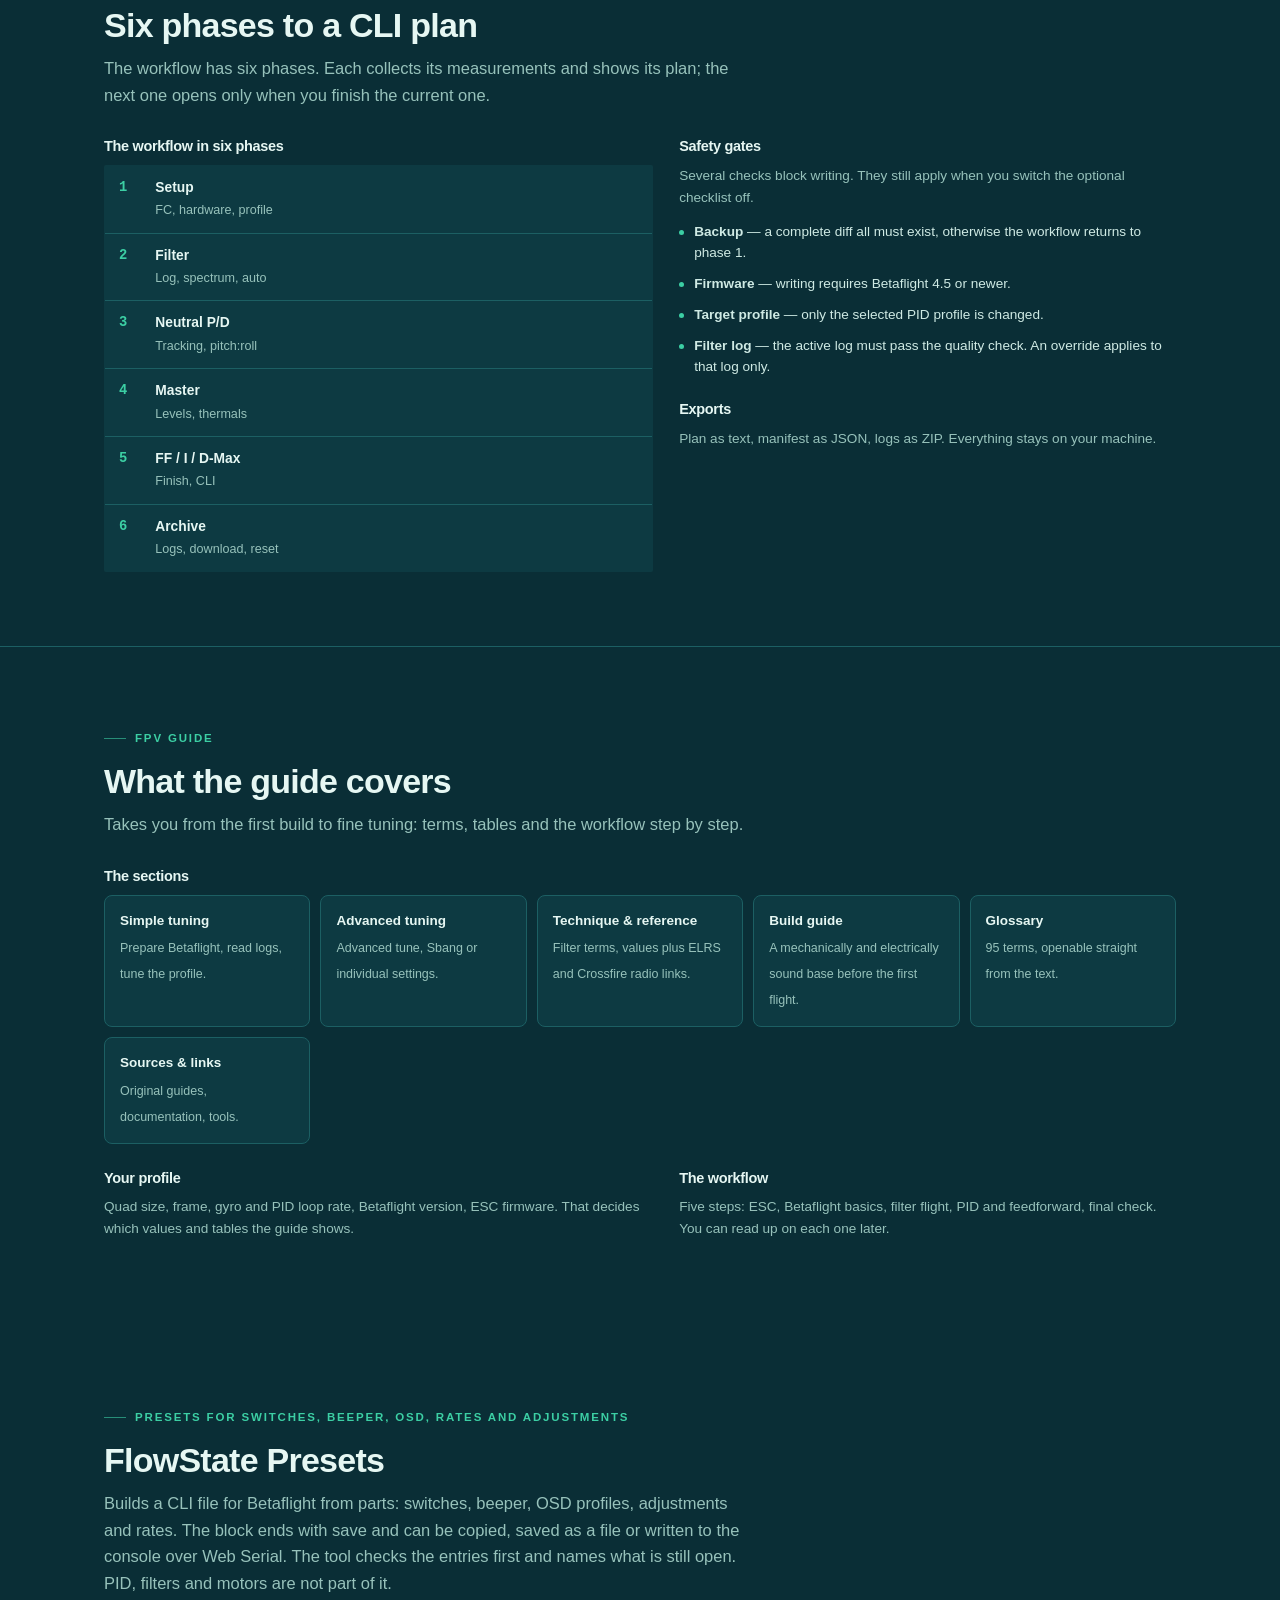
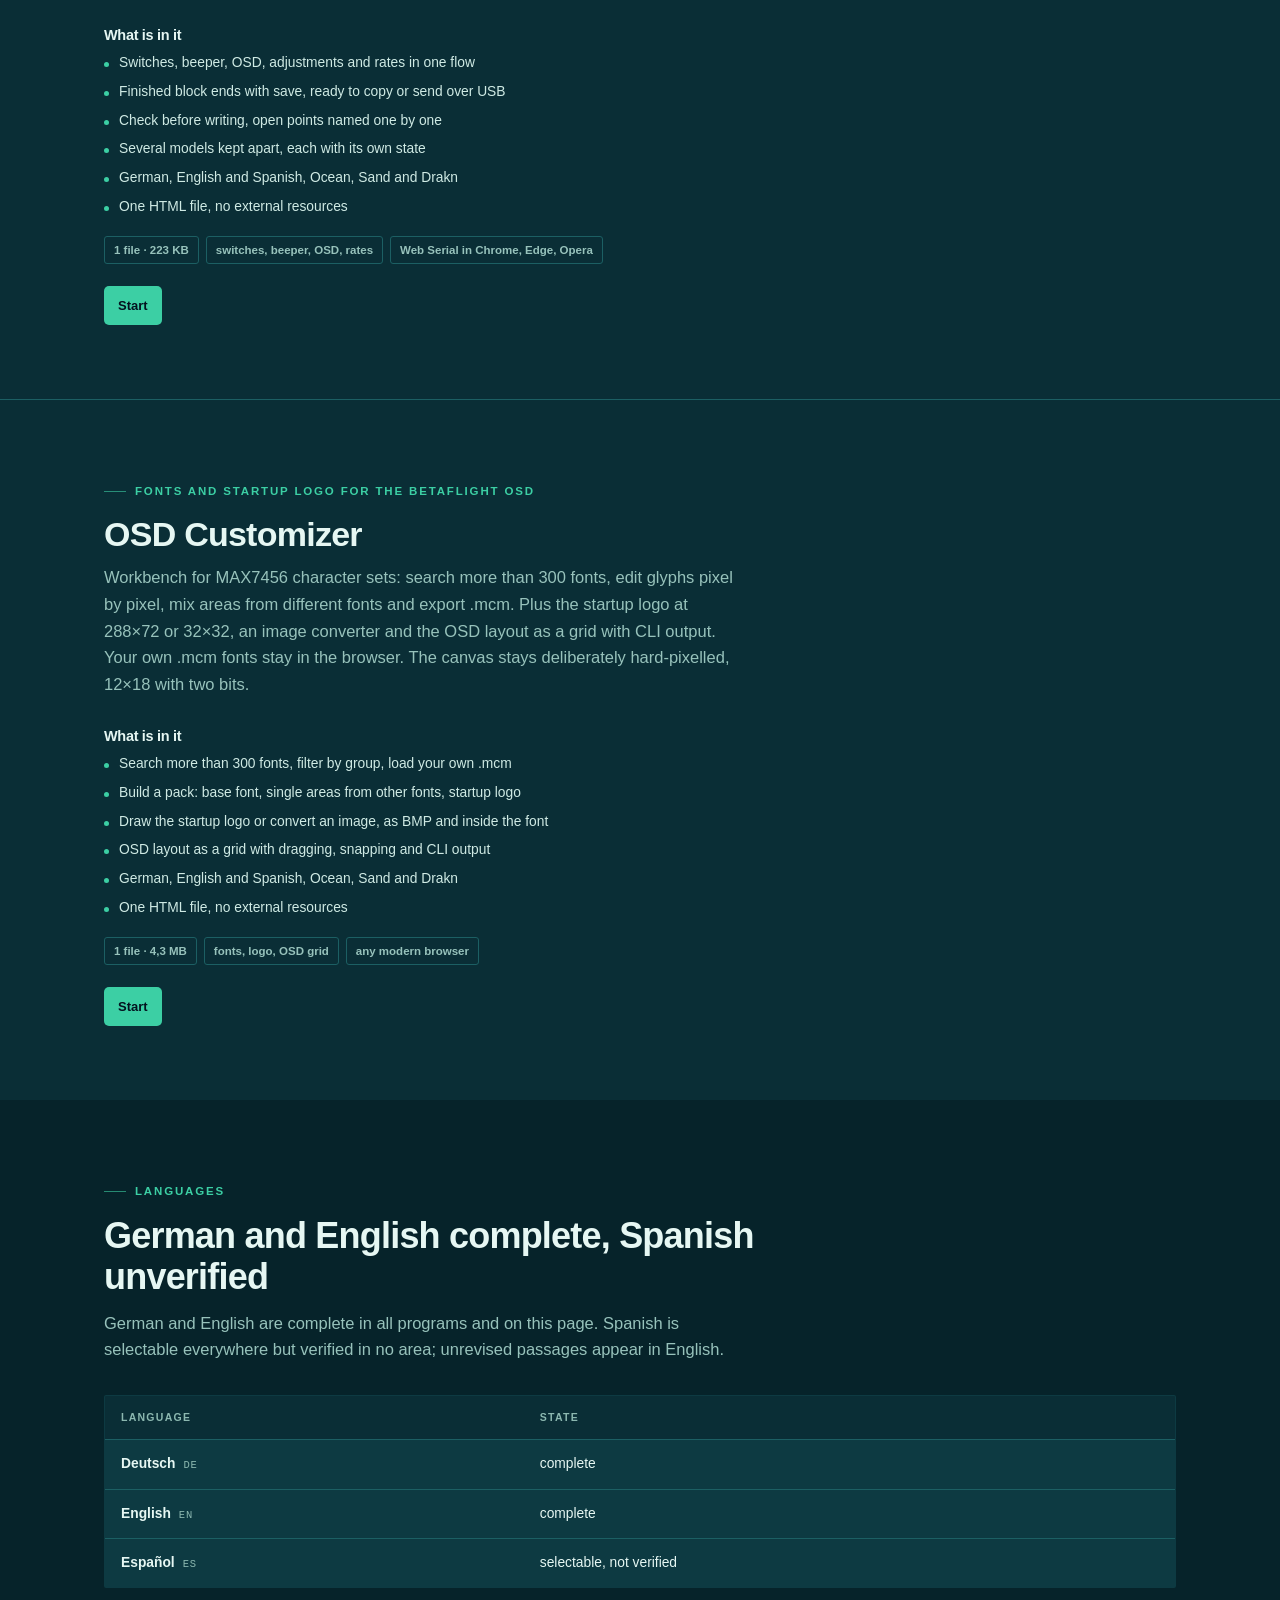
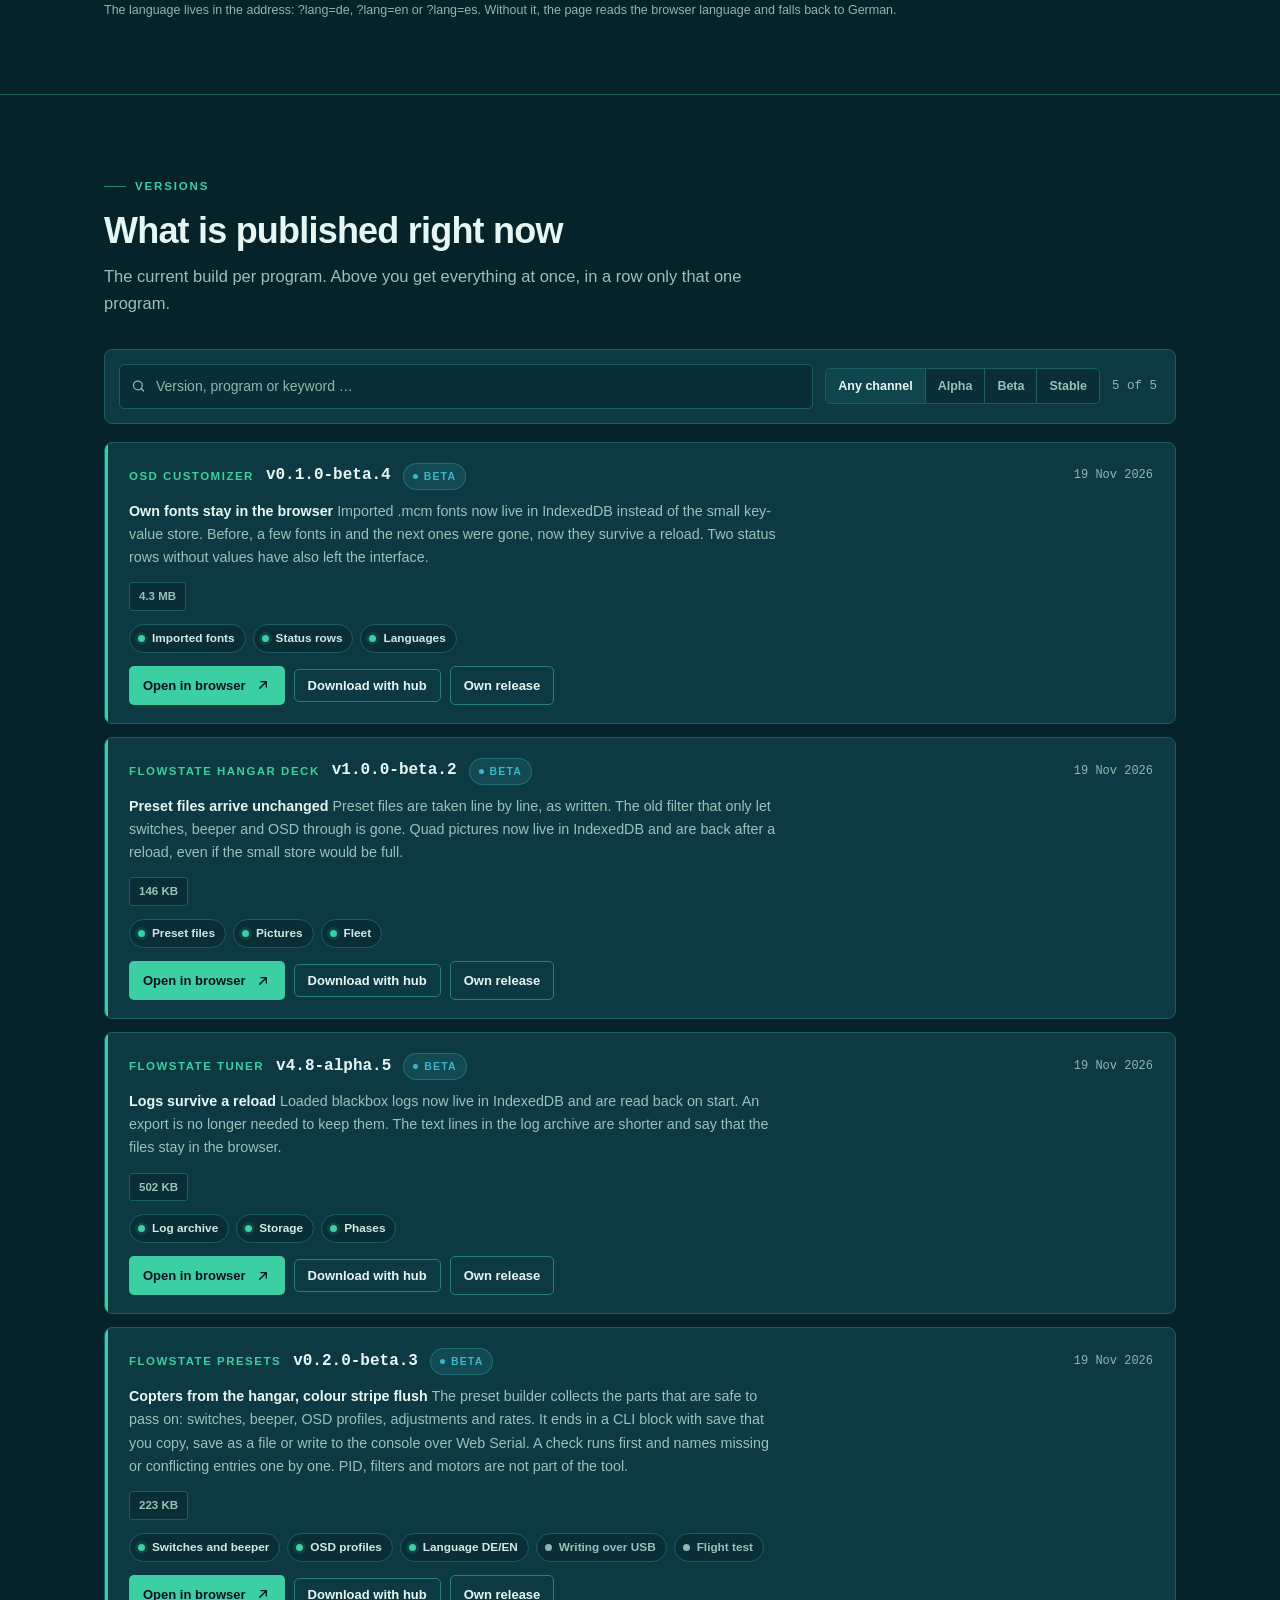
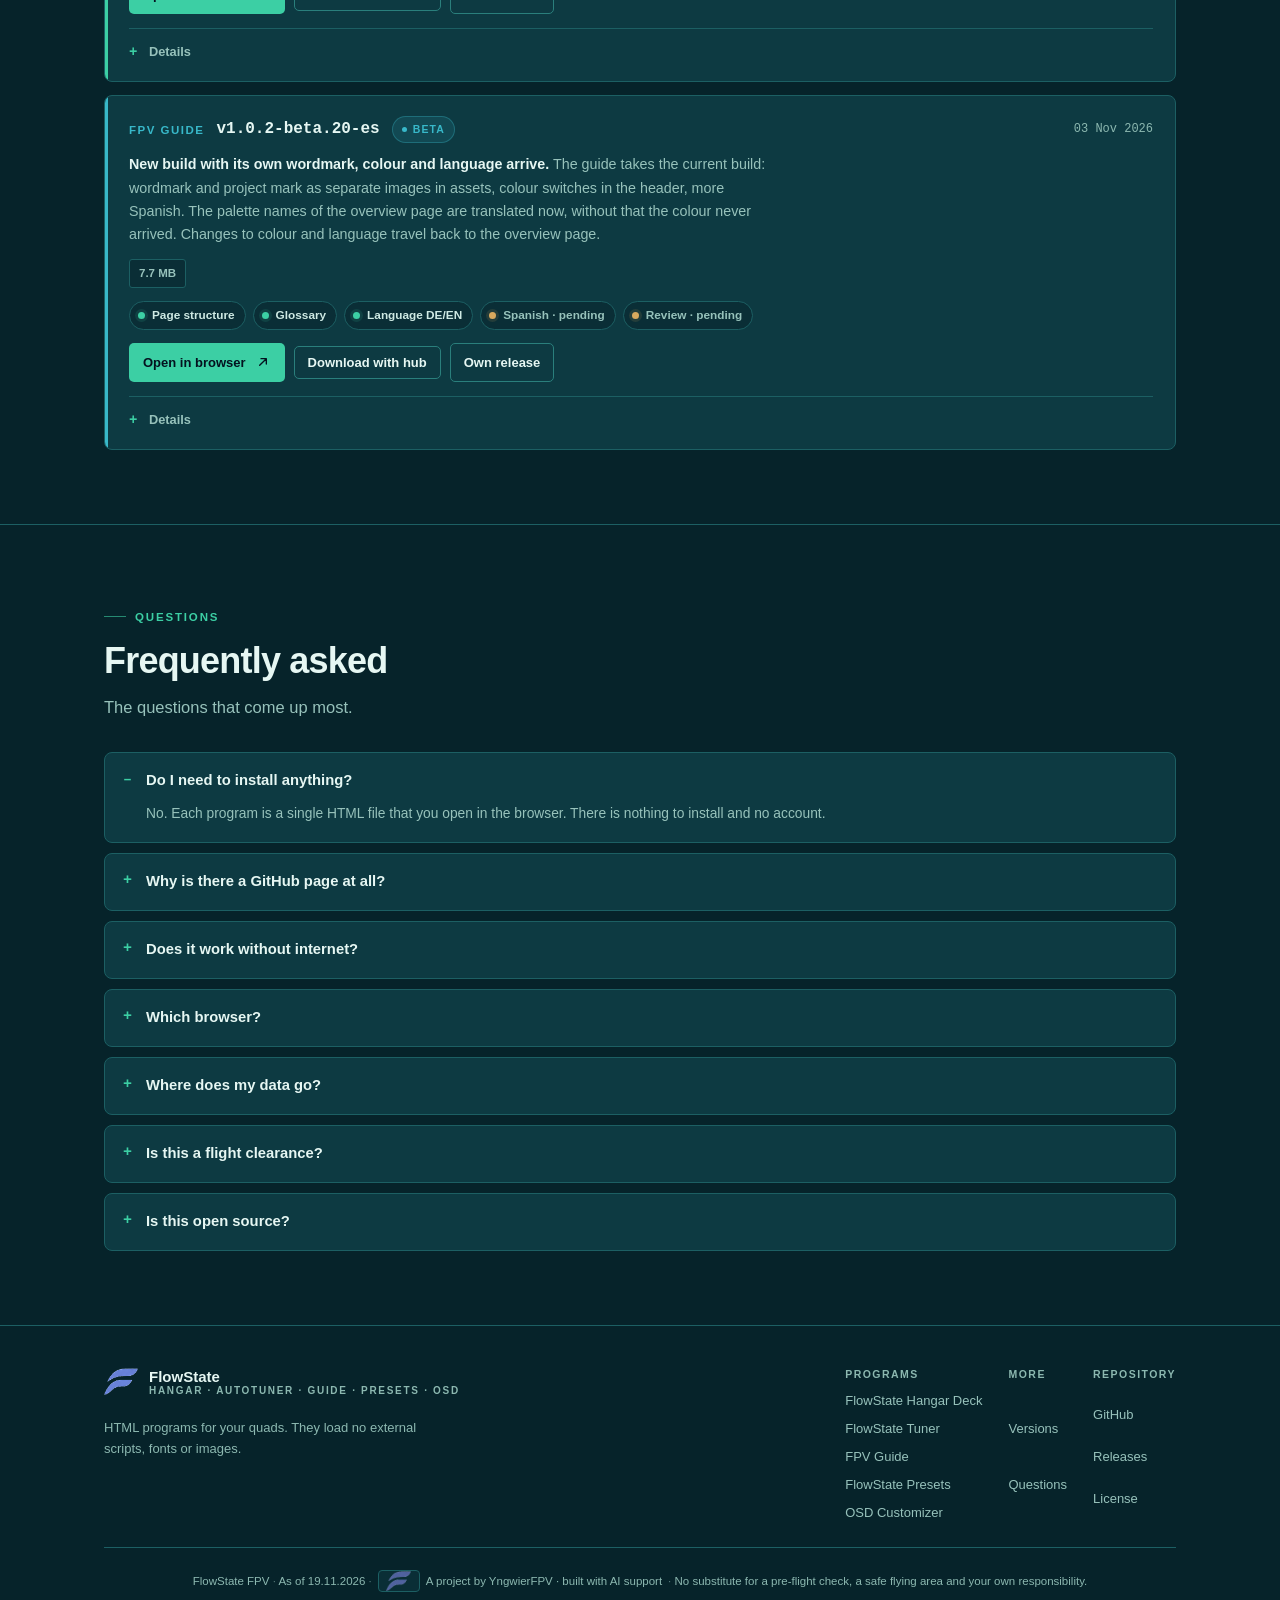
==== commit 044fa42d: "Logs, Bilder und Fonts bleiben im Browser, Presets kommen unverändert an Tuner: geladene Blackbox-Lo" ====
--- a/index.html
+++ b/index.html
@@ -139,7 +139,7 @@
         <span data-i18n="hero.title2">Logs auswerten,</span>
         <span class="accent" data-i18n="hero.accent">Werte nachschlagen</span>.
       </h1>
-      <p class="hero-lede" data-i18n="hero.lede">FlowState Hangar Deck führt die Copter-Liste mit Bild und liest auf Wunsch den Flight Controller aus. Der FlowState Tuner liest Blackbox-Logs und schreibt den CLI-Plan. FlowState Presets baut Schalter, Beeper und Raten als CLI-Block, der OSD Customizer bearbeitet Fonts und Startlogo, und der FPV Guide erklärt Ablauf, Filter und Begriffe. Alles läuft im Browser, ohne Installation und ohne Konto, und einmal geladen ohne Verbindung.</p>
+      <p class="hero-lede" data-i18n="hero.lede">Copter-Liste, Blackbox-Auswertung, Presets und OSD im Browser, ohne Installation und ohne Konto. Einmal geladen läuft es auch ohne Verbindung.</p>
       <div class="overview-actions">
         <button class="btn btn--primary" type="button" data-bundle="all">
           <svg viewBox="0 0 24 24" fill="none" stroke="currentColor" stroke-width="1.9" stroke-linecap="round" stroke-linejoin="round" aria-hidden="true"><path d="M12 3v12m0 0 4.5-4.5M12 15l-4.5-4.5"/><path d="M4 17.5V19a2 2 0 0 0 2 2h12a2 2 0 0 0 2-2v-1.5"/></svg>
@@ -148,9 +148,9 @@
         <a class="btn btn--quiet" href="#versionen" data-i18n="hero.cta4">Versionen</a>
       </div>
       <div class="bundle-info">
-        <p class="bundle-info__lead" data-i18n="bundle.what">Im Paket liegt der Ordner FlowState-FPV mit der Startseite, den Programmen, der Beschreibung und der Lizenz.</p>
-        <p class="bundle-info__note" data-i18n="bundle.optional">Herunterladen ist freiwillig: die Programme liegen hier im Rahmen unter der Kopfzeile und starten per Klick, jede Datei im Paket lässt sich auch allein öffnen. Diese Seite kommt aus dem Netz, ohne Verbindung laufen die Programme nur aus dem entpackten Paket.</p>
-        <p class="bundle-info__note" data-i18n="bundle.storage">Was du hier anlegst, liegt im Speicher dieser Seite, das Paket führt seinen eigenen. Über file:// kann der Browser den Speicher sperren, dann gilt alles nur für die Sitzung.</p>
+        <p class="bundle-info__lead" data-i18n="bundle.what">Alles in einem Paket, für den Fall ohne Verbindung. Jedes Programm läuft auch einzeln.</p>
+        
+        
       </div>
     </div>
 
@@ -226,7 +226,7 @@
         </ul>
 
         <h3 class="sub-title" style="margin-top:24px" data-i18n="tuner.exports">Exporte</h3>
-        <p class="sub-text" data-i18n="tuner.exports.lede">Plan als Text, Manifest als JSON, Roh-Logs als ZIP, Blackbox direkt aus dem Flight Controller. Alles bleibt auf deinem Rechner.</p>
+        <p class="sub-text" data-i18n="tuner.exports.lede">Plan als Text, Manifest als JSON, Logs als ZIP. Alles bleibt auf deinem Rechner.</p>
       </div>
     </div>
   </div>
@@ -310,7 +310,7 @@
     <div class="section-head reveal">
       <p class="eyebrow" data-i18n="versions.eyebrow">Versionen</p>
       <h2 data-i18n="versions.title">Was gerade veröffentlicht ist</h2>
-      <p class="lede" data-i18n="versions.lede">Zu jeder Version: Kanal, Datum, Größe und Prüfsumme, dazu der Stand direkt in der Karte. Oben lässt sich alles auf einmal laden, in der Zeile dasselbe Paket mit dem Programmnamen im Dateinamen.</p>
+      <p class="lede" data-i18n="versions.lede">Je Programm die aktuelle Fassung. Oben lädt alles auf einmal, in der Zeile nur das eine Programm.</p>
     </div>
 
     <div class="toolbar reveal">
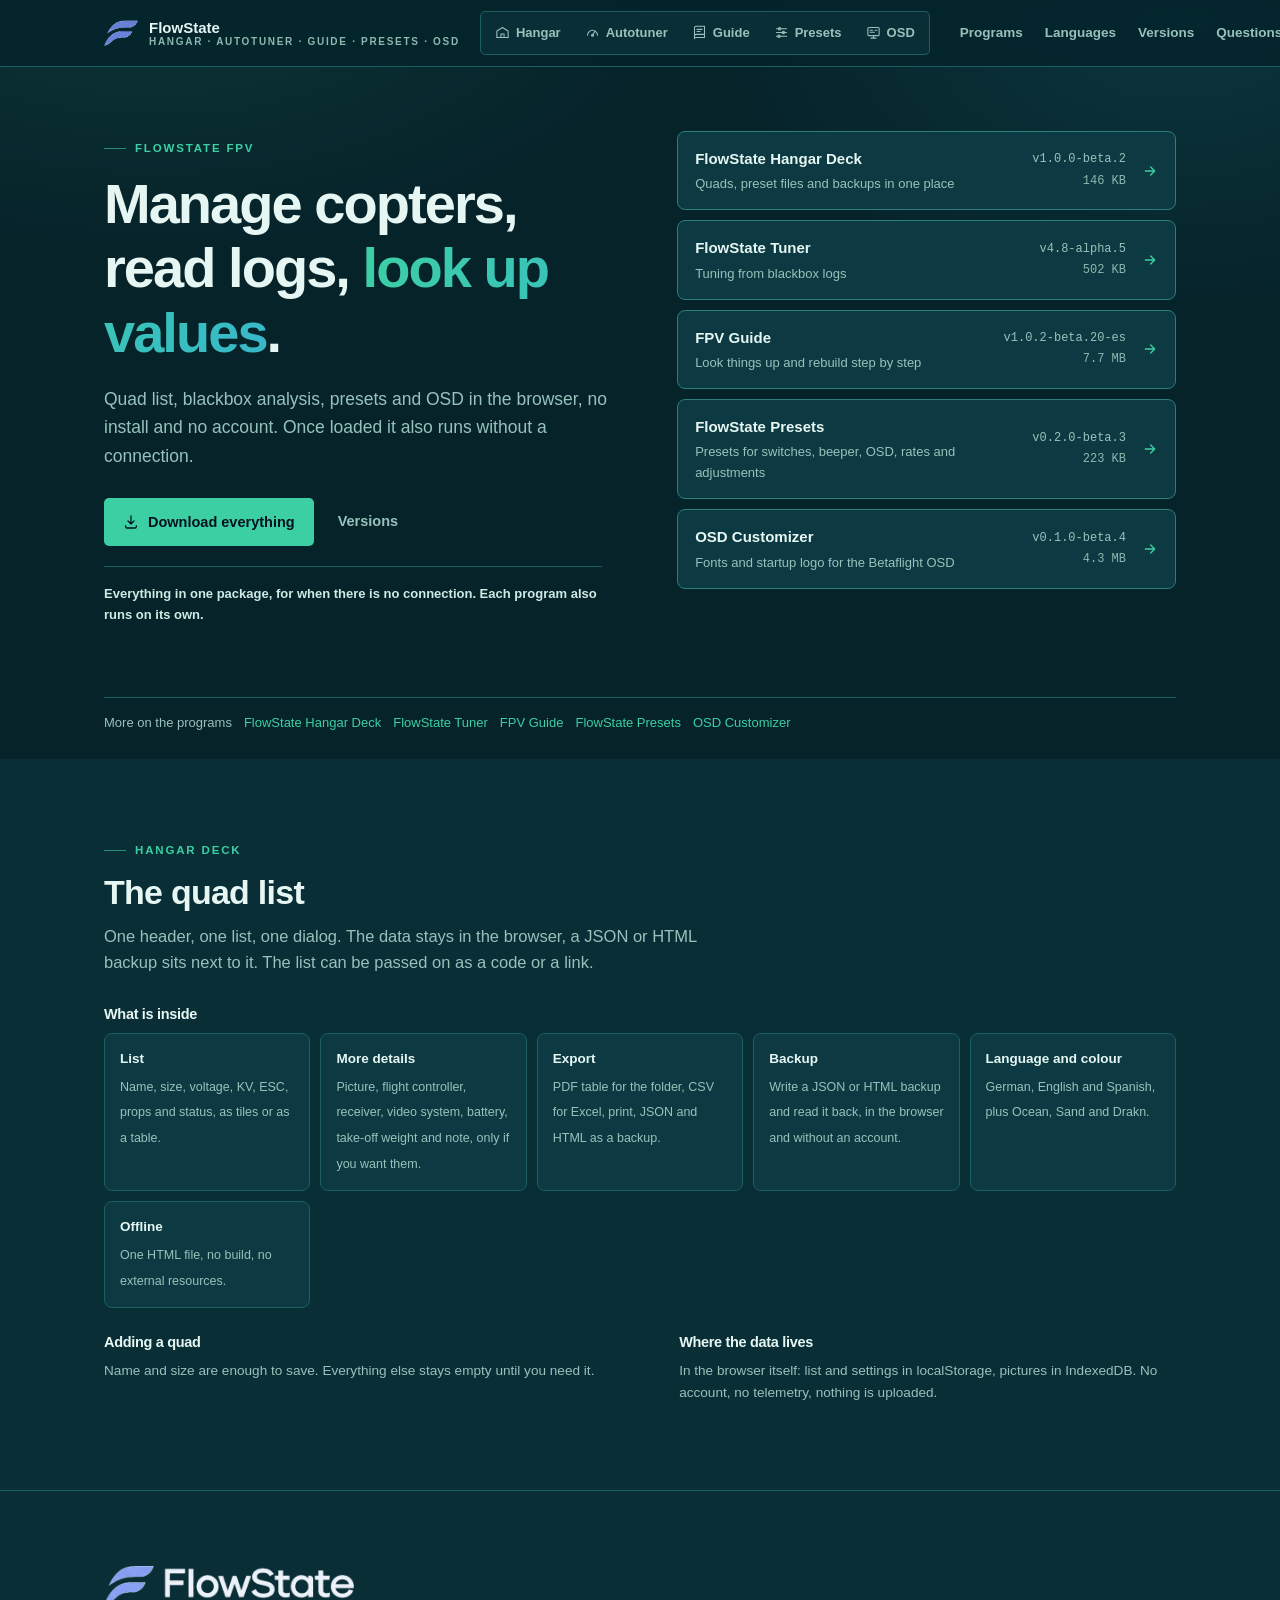
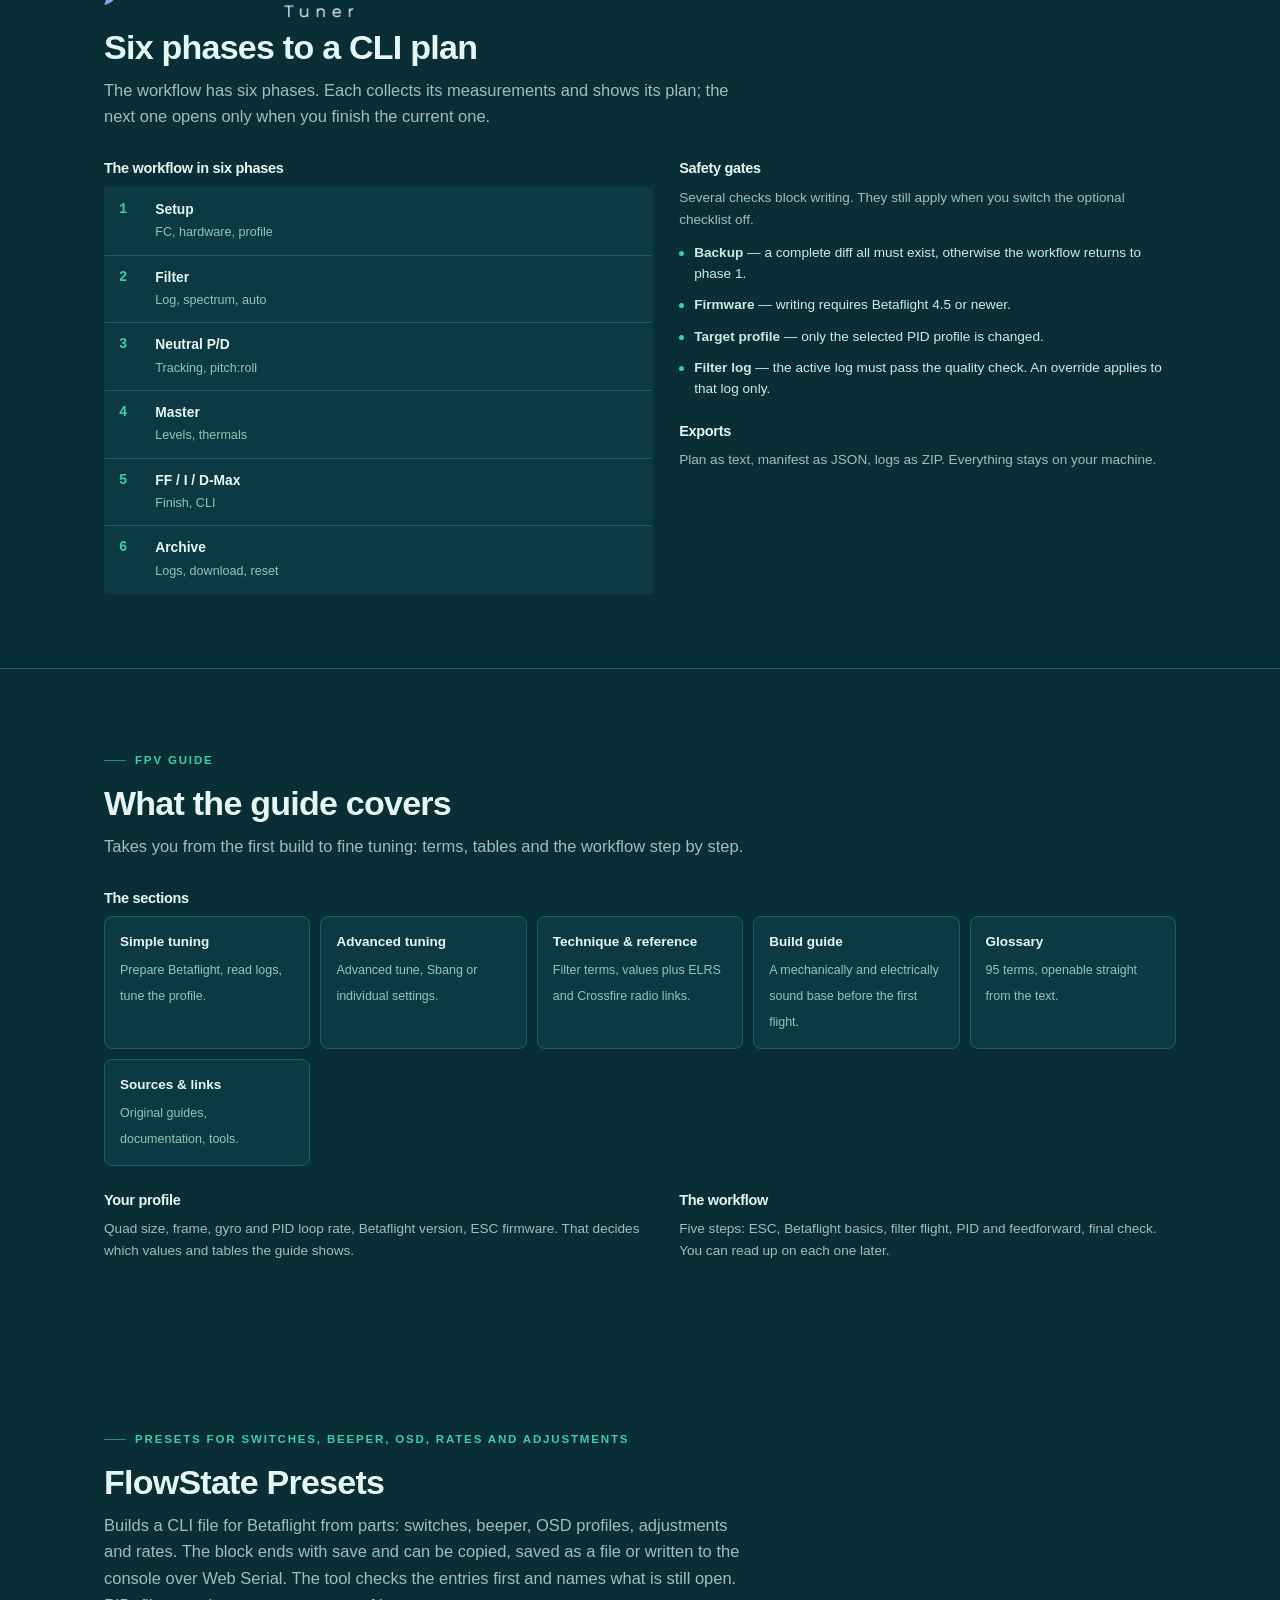
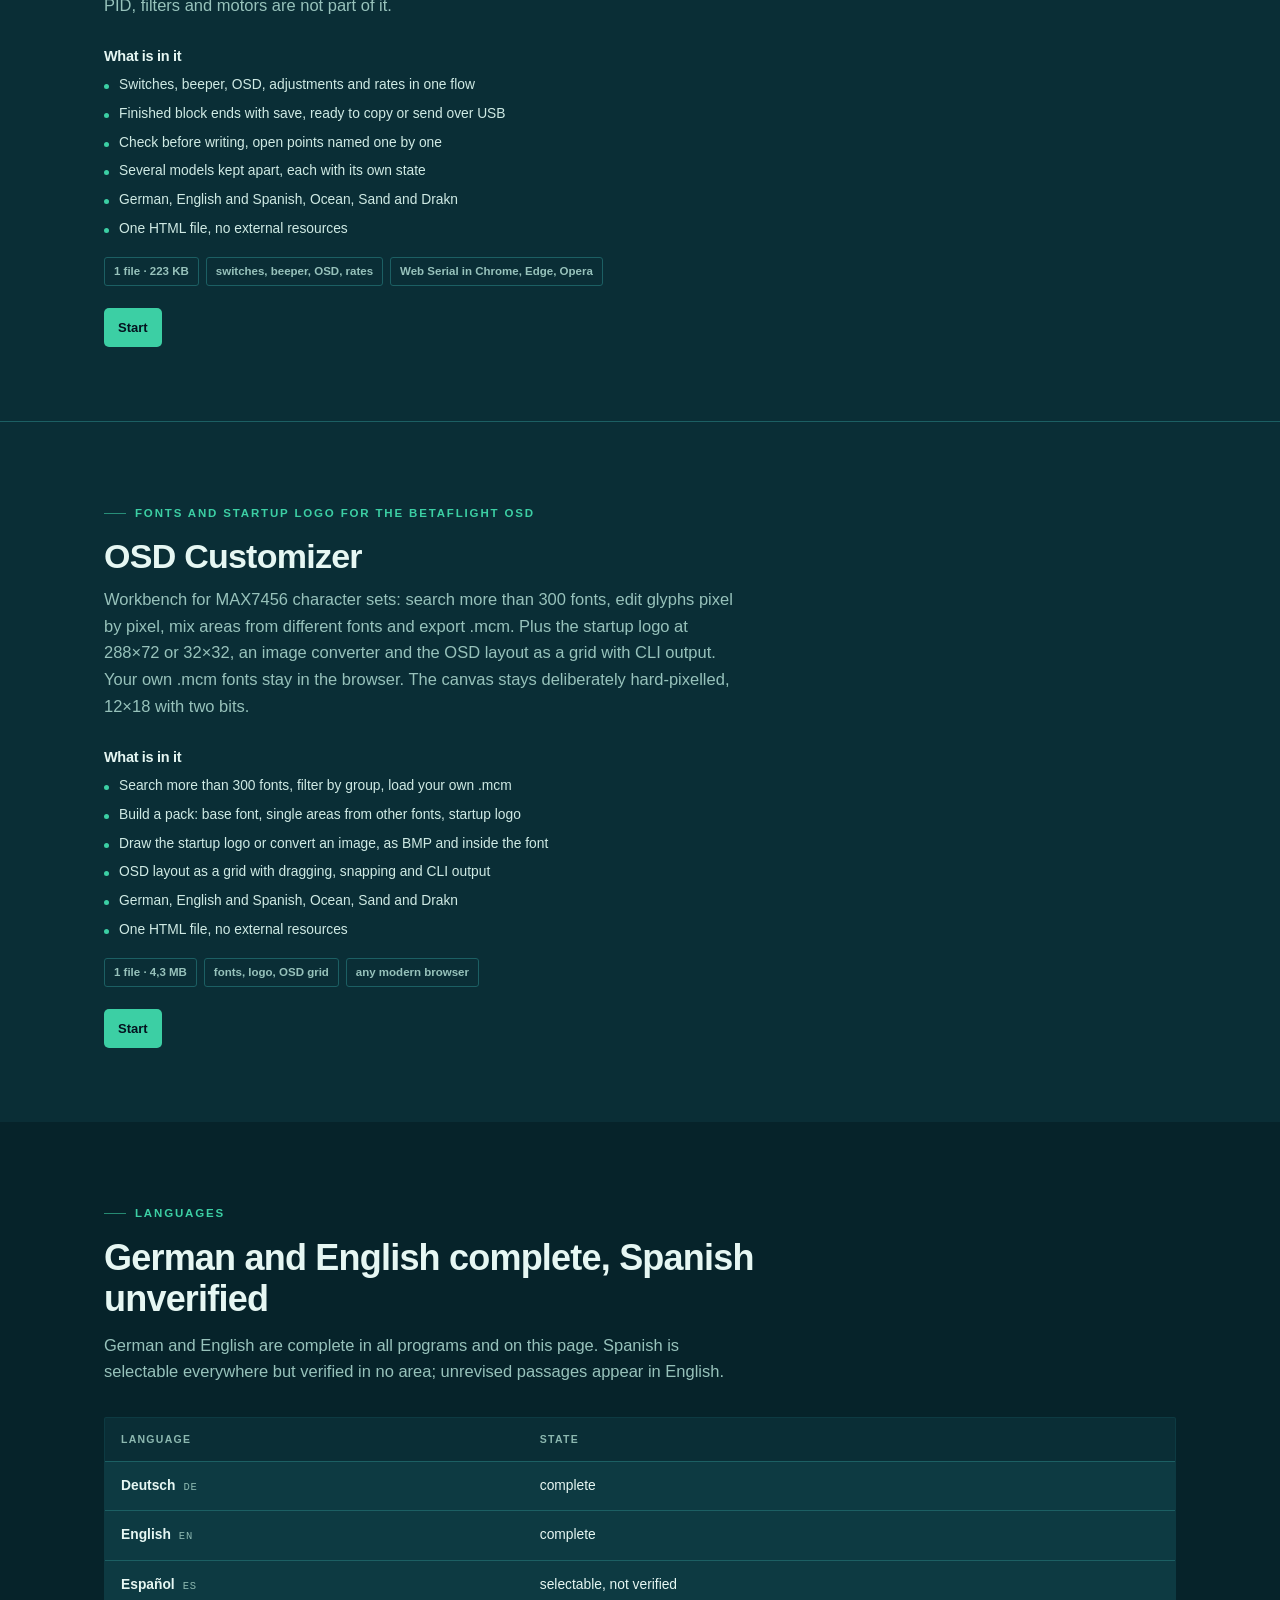
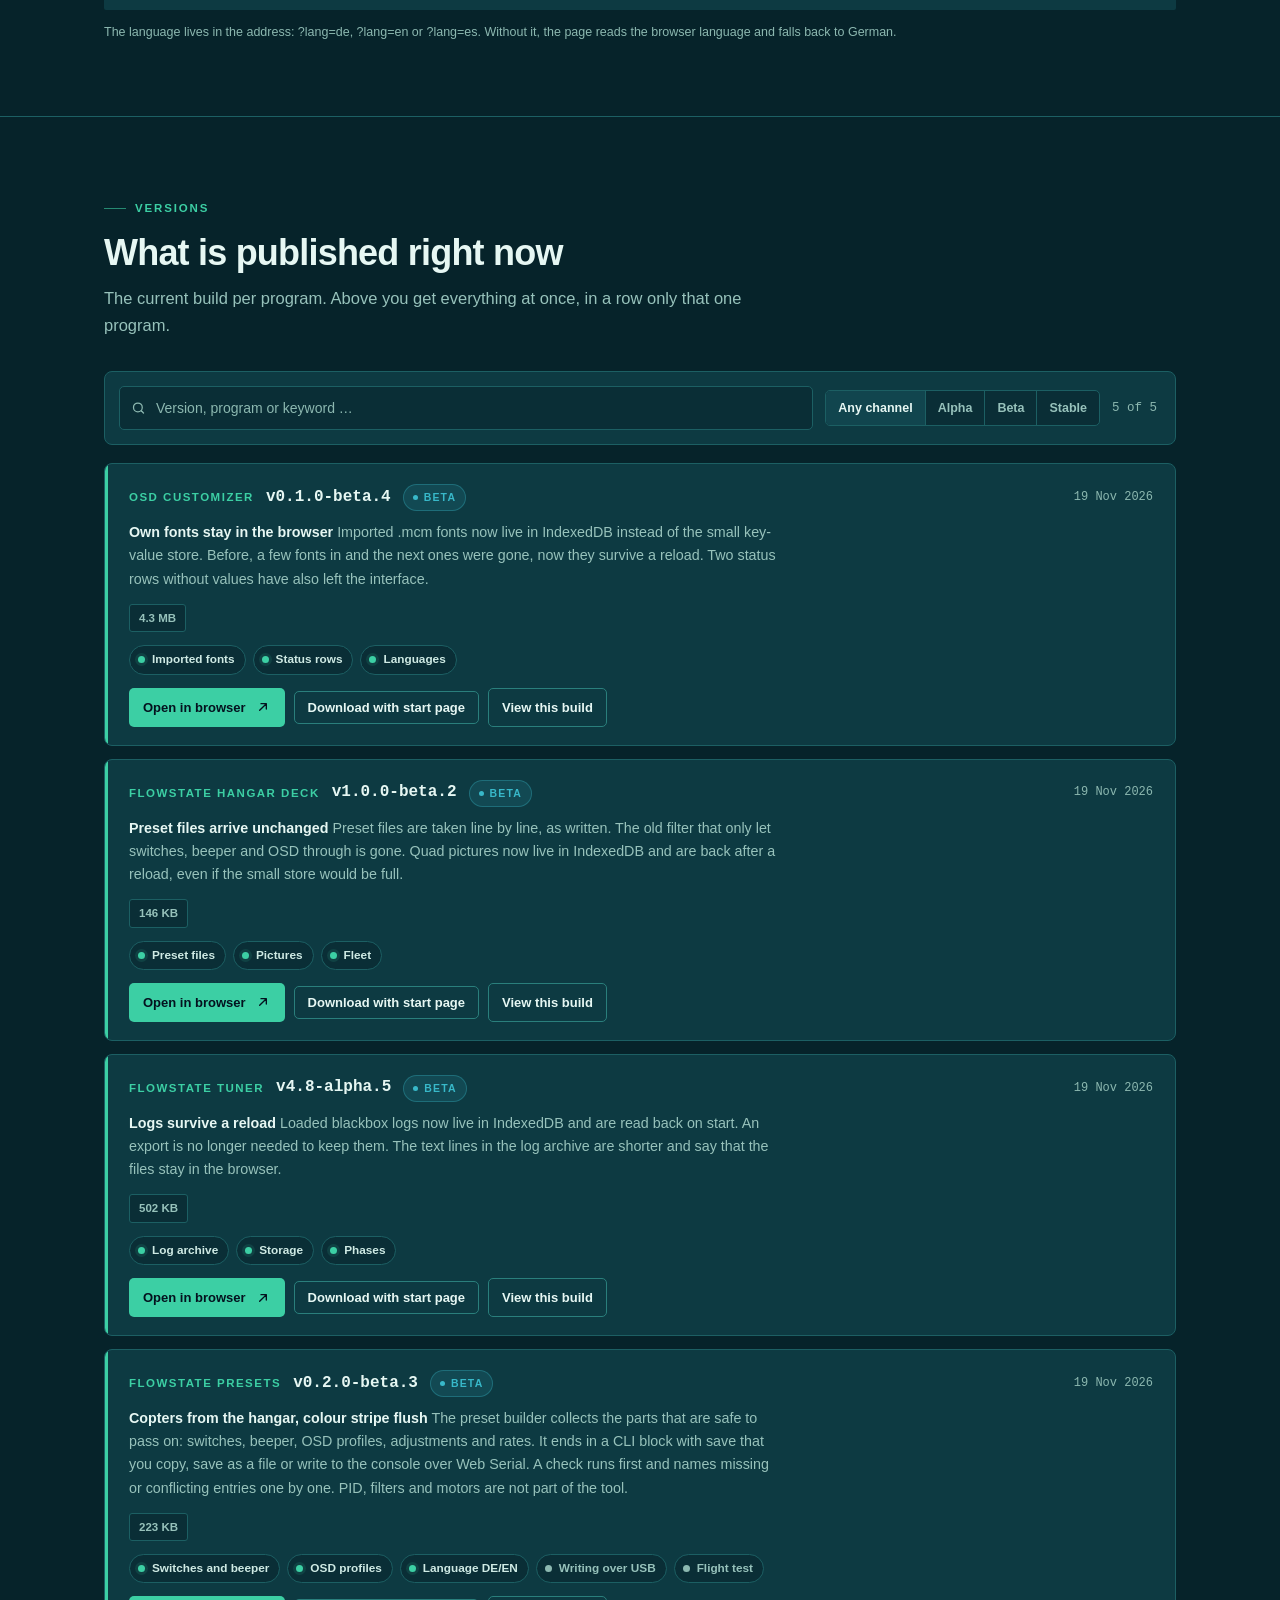
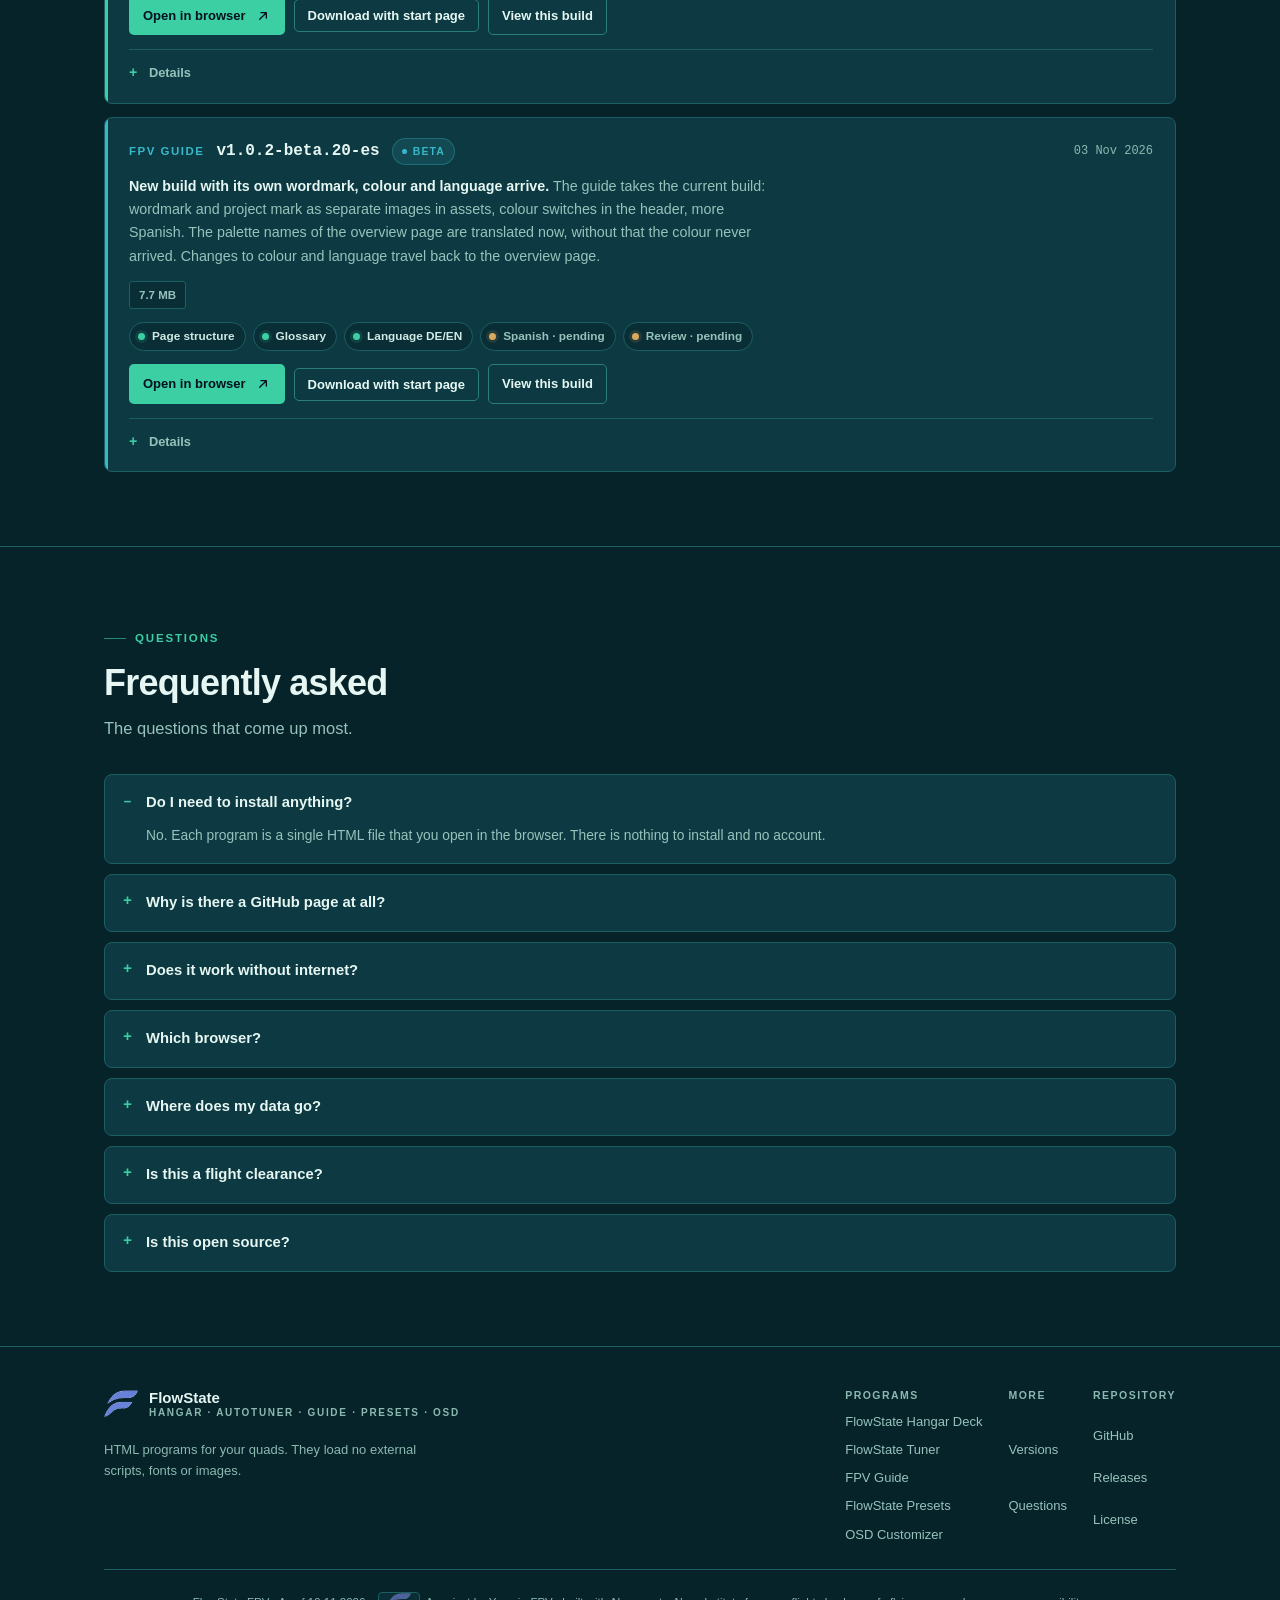
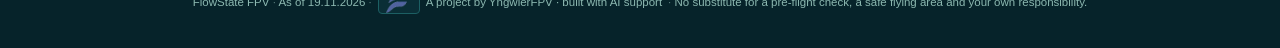
==== commit 8b17d8a4: "Release-Verweise je Programm richtig, Datenablage im Text nachgezogen Tags von Presets und OSD trage" ====
--- a/index.html
+++ b/index.html
@@ -190,7 +190,7 @@
       </div>
       <div class="reveal">
         <h3 class="sub-title" data-i18n="hangar.data">Wo die Daten liegen</h3>
-        <p class="sub-text" data-i18n="hangar.data.lede">Im localStorage dieses Browsers. Kein Konto, keine Telemetrie, nichts wird hochgeladen.</p>
+        <p class="sub-text" data-i18n="hangar.data.lede">Im Browser selbst: Liste und Einstellungen im localStorage, Bilder in IndexedDB. Kein Konto, keine Telemetrie, nichts wird hochgeladen.</p>
       </div>
     </div>
   </div>
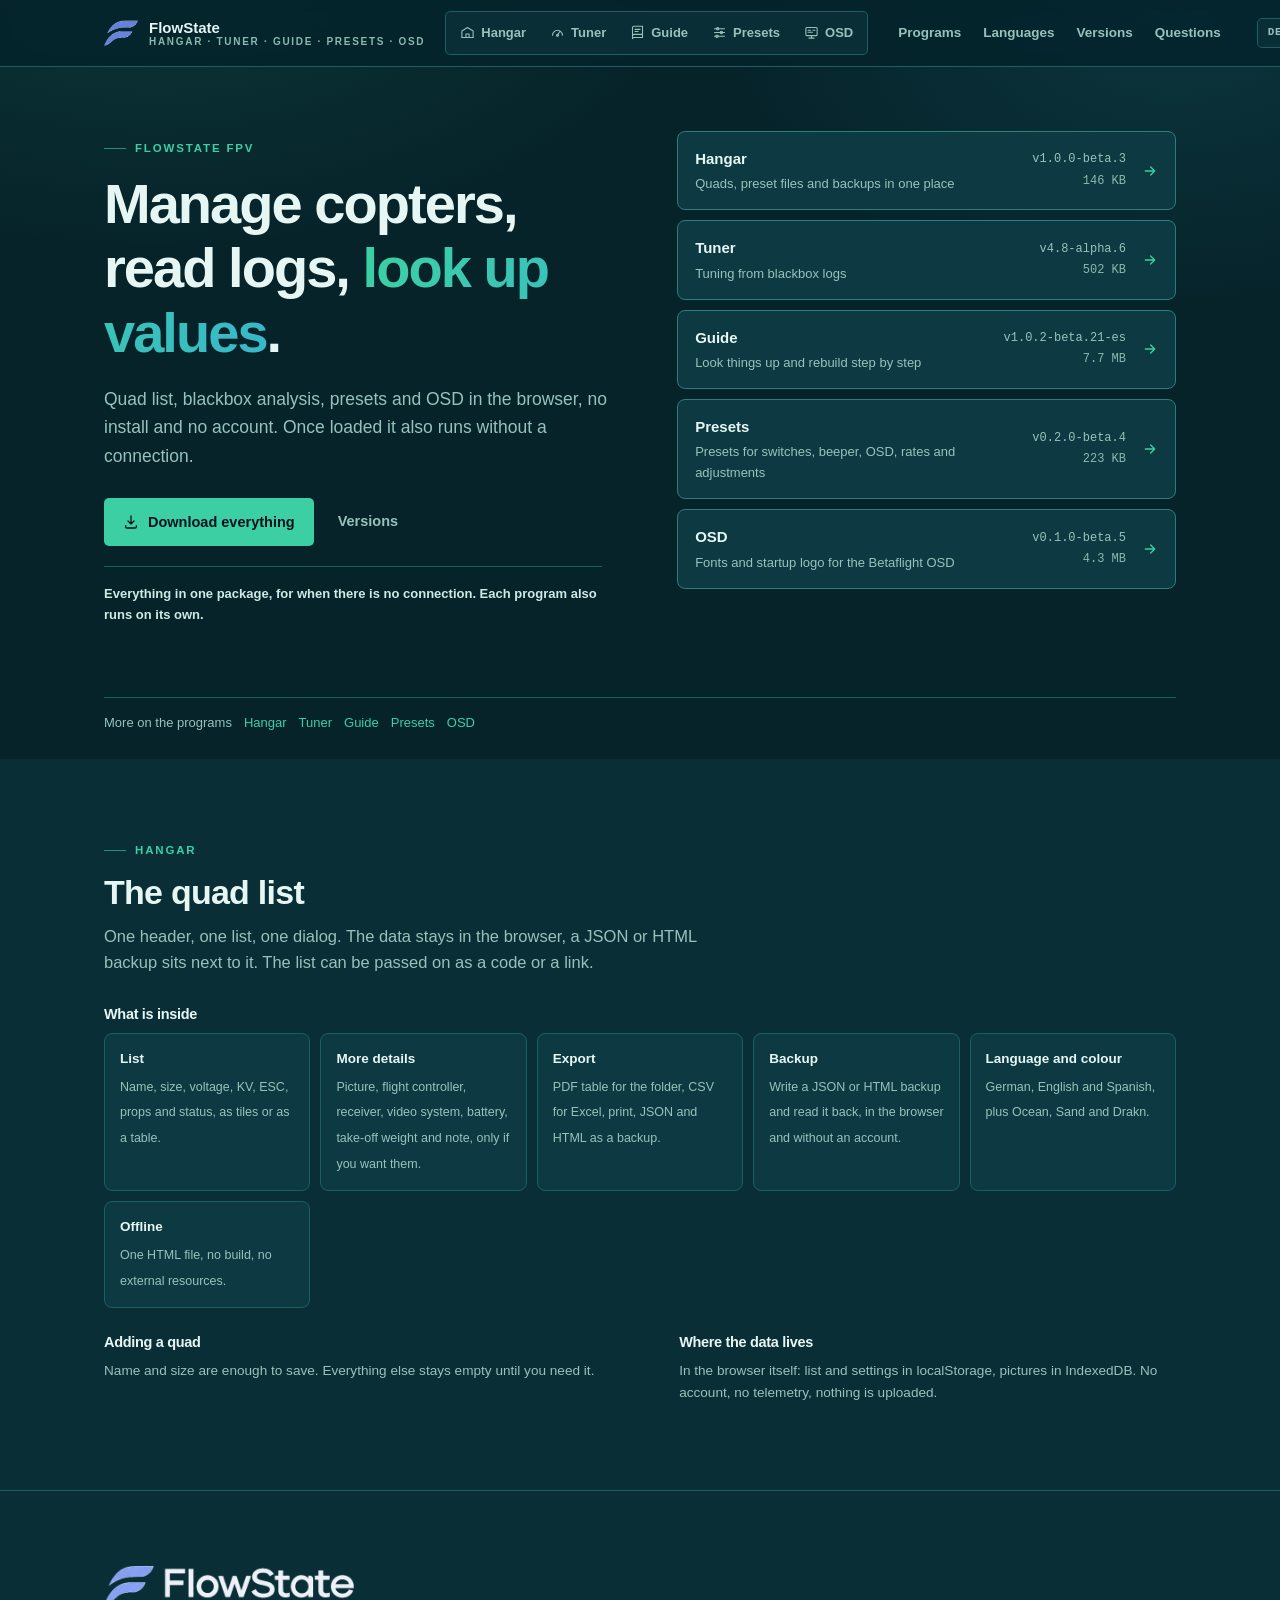
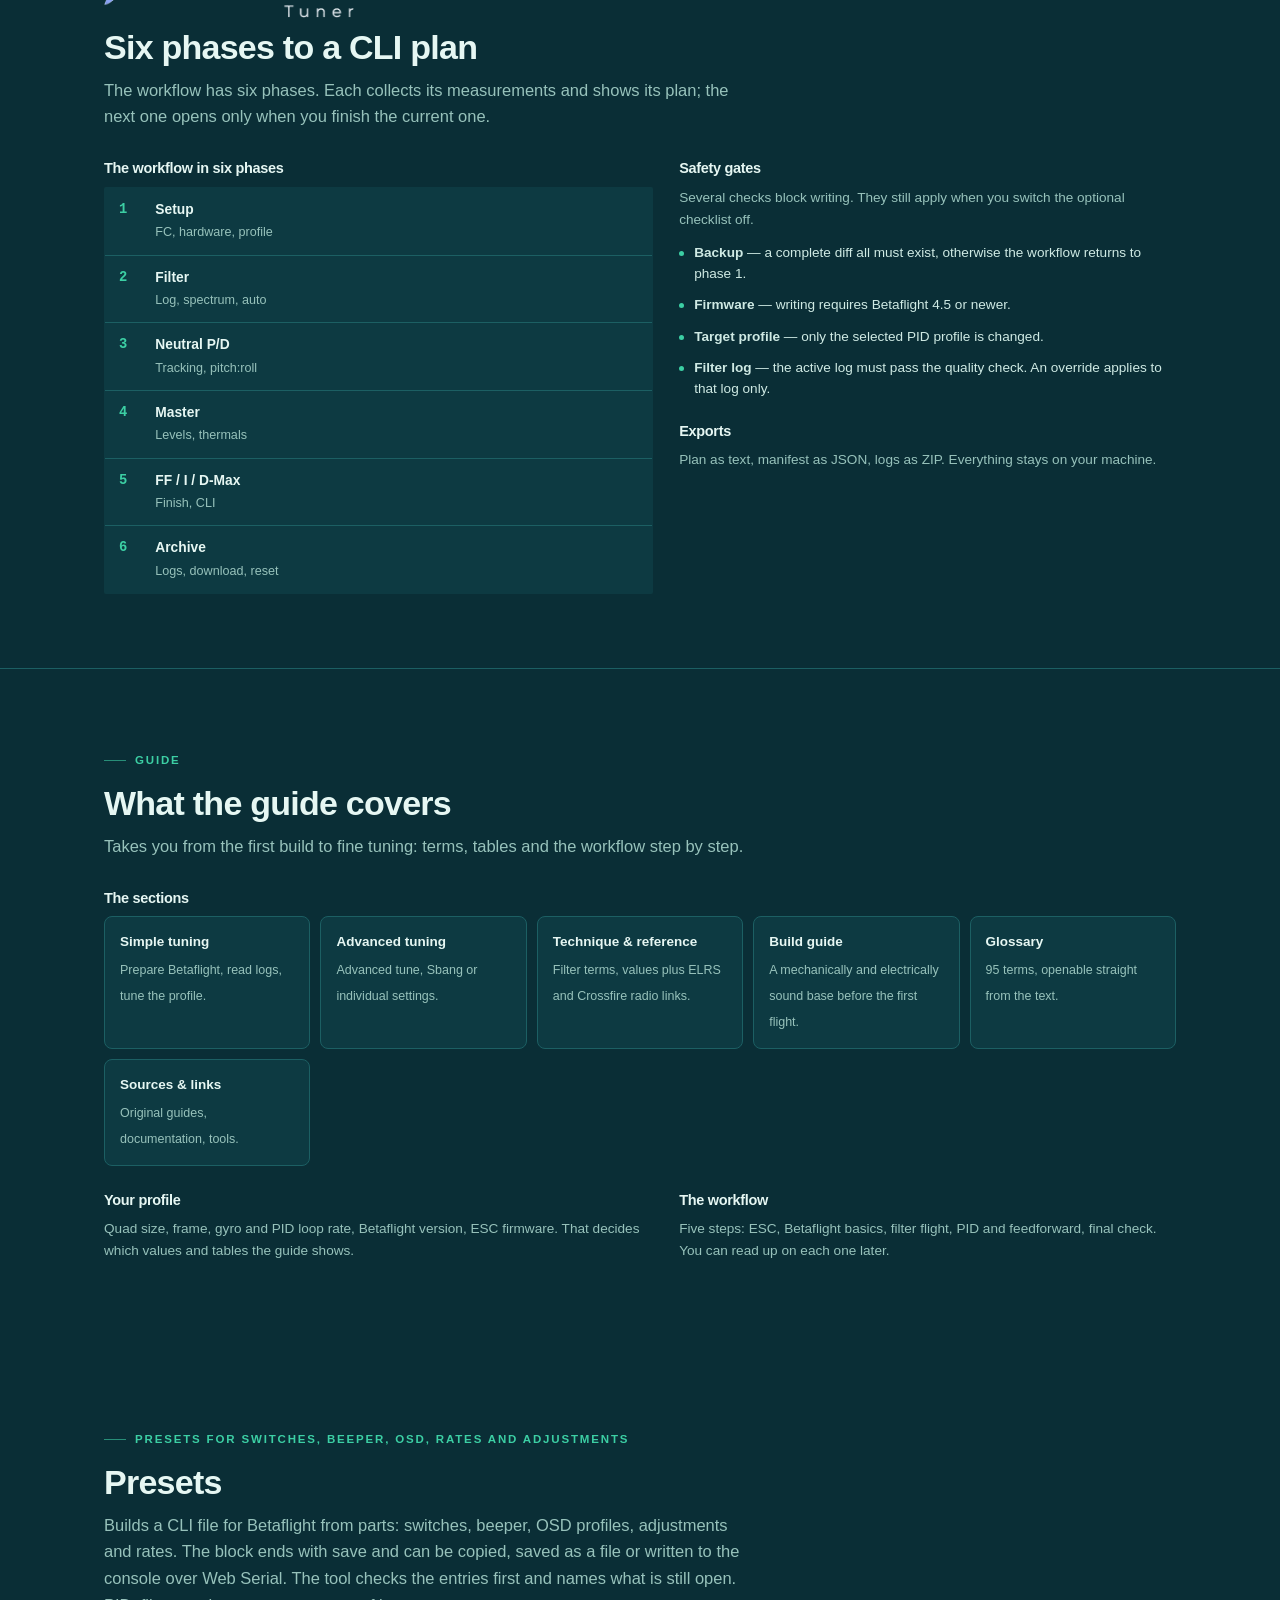
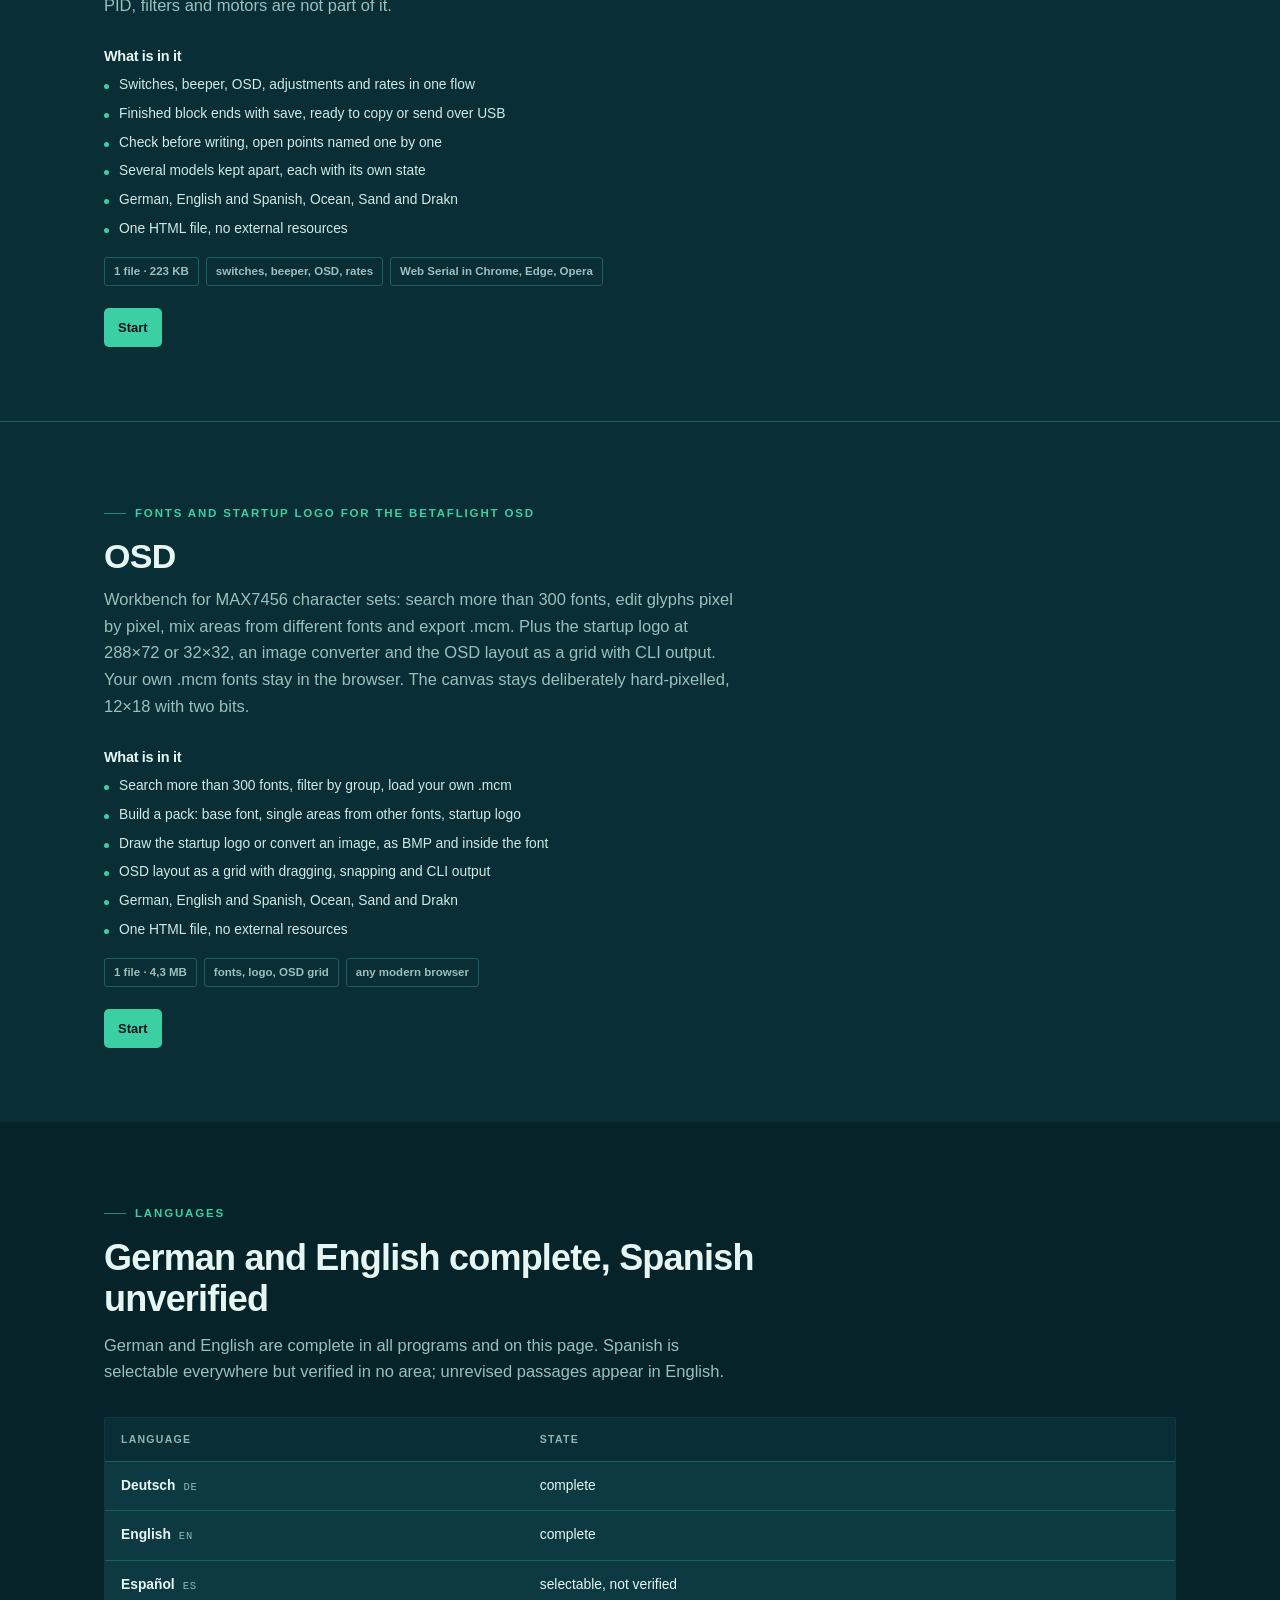
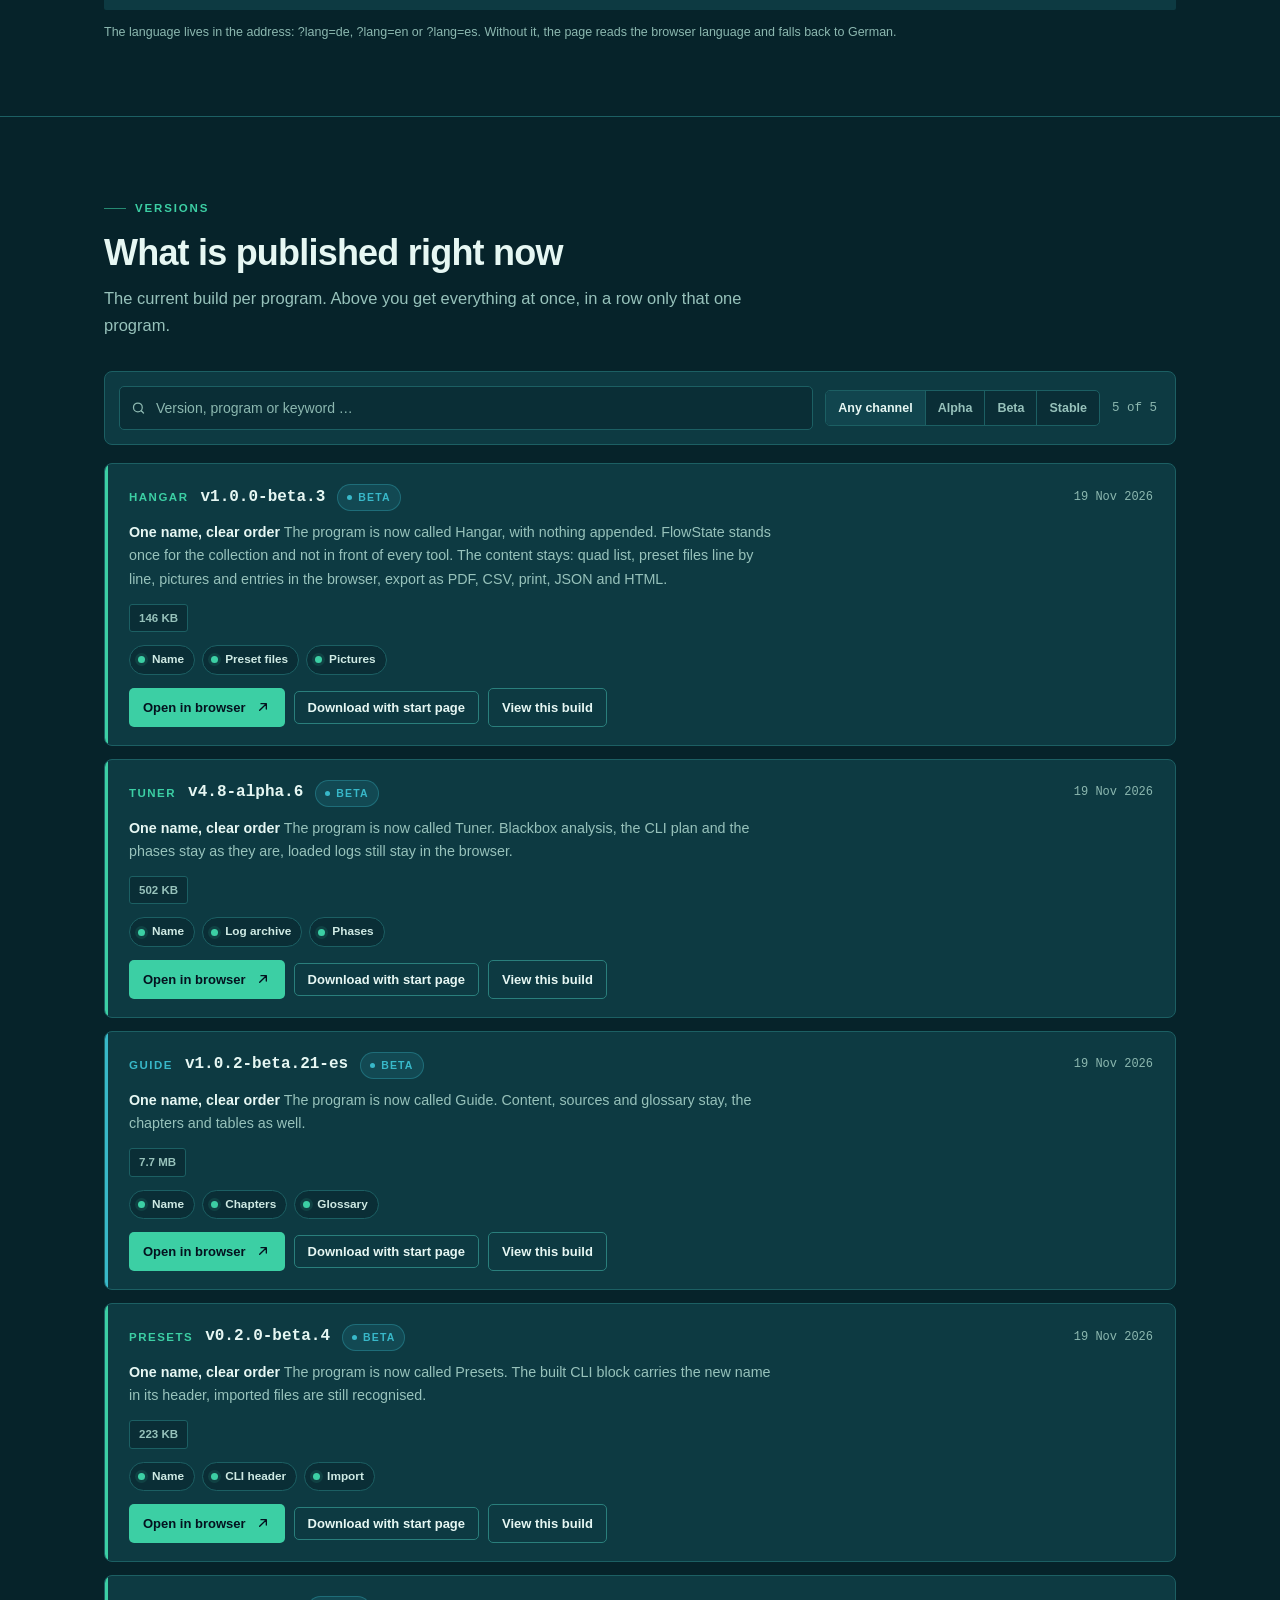
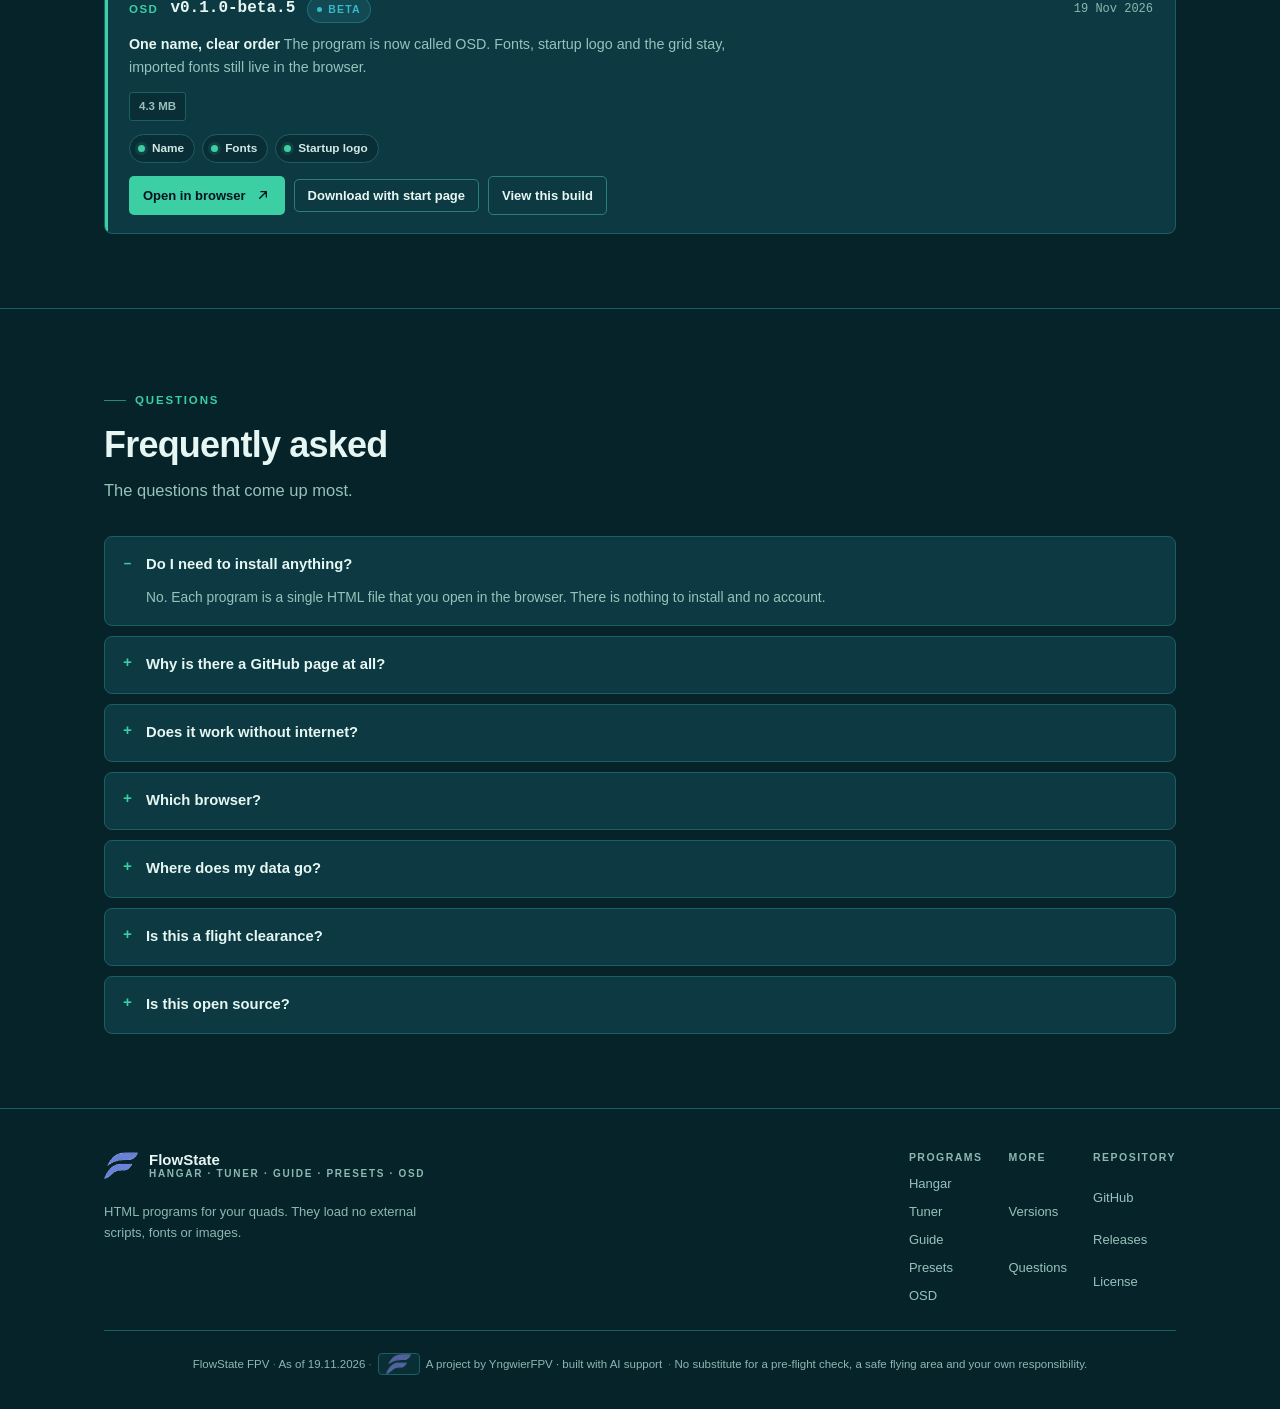
==== commit d79858fa: "Ein Name je Programm, FlowState nur noch als Sammlung Hangar, Tuner, Guide, Presets und OSD heißen j" ====
--- a/index.html
+++ b/index.html
@@ -4,7 +4,7 @@
 <meta charset="utf-8">
 <meta name="viewport" content="width=device-width, initial-scale=1">
 <title>FlowState FPV · Copter, Logs, Presets, OSD</title>
-<meta name="description" content="Copter-Liste, Blackbox-Logs, Presets und OSD-Fonts im Browser. FlowState Hangar Deck führt die Copter-Liste mit Bild und liest den Flight Controller aus, der FlowState Tuner wertet Logs aus und schreibt einen CLI-Plan, FlowState Presets baut Schalter, Beeper und Raten, der OSD Customizer bearbeitet Fonts und Startlogo, der FPV Guide erklärt Ablauf, Filter und Begriffe.">
+<meta name="description" content="Copter-Liste, Blackbox-Logs, Presets und OSD-Fonts im Browser. Der Hangar führt die Copter-Liste mit Bild und liest den Flight Controller aus, der Tuner wertet Logs aus und schreibt einen CLI-Plan, Presets bauen Schalter, Beeper und Raten, das OSD bearbeitet Fonts und Startlogo, der Guide erklärt Ablauf, Filter und Begriffe.">
 <meta name="theme-color" content="#06232a">
 <link rel="icon" href="assets/images/favicon.png" type="image/png">
 <link rel="stylesheet" href="assets/css/style.css">
@@ -47,7 +47,7 @@
       <img class="brand-mark" src="assets/images/mark.png" alt="" width="34" height="27" decoding="async">
       <span class="brand-text">
         <span class="brand-name">FlowState</span>
-        <span class="brand-sub" data-module-names>Hangar · Autotuner · Guide</span>
+        <span class="brand-sub" data-module-names>Hangar · Tuner · Guide</span>
       </span>
     </a>
 
@@ -59,7 +59,7 @@
       </a>
       <a class="app-switch__item" href="tuner/" data-app="tuner">
         <svg viewBox="0 0 24 24" fill="none" stroke="currentColor" stroke-width="1.7" stroke-linecap="round" stroke-linejoin="round" aria-hidden="true"><path d="M4 16.5a8 8 0 1 1 16 0"/><path d="M12 16.5 16 10"/><circle cx="12" cy="16.5" r="1.6"/></svg>
-        <span data-i18n="apps.tuner">Autotuner</span>
+        <span data-i18n="apps.tuner">Tuner</span>
       </a>
       <a class="app-switch__item" href="guide/" data-app="guide">
         <svg viewBox="0 0 24 24" fill="none" stroke="currentColor" stroke-width="1.7" stroke-linecap="round" stroke-linejoin="round" aria-hidden="true"><path d="M4 4.5A2.5 2.5 0 0 1 6.5 2H20v18H6.5A2.5 2.5 0 0 0 4 22V4.5Z"/><path d="M4 17.5A2.5 2.5 0 0 1 6.5 15H20"/><path d="M8 7h8M8 10.5h5"/></svg>
@@ -157,7 +157,7 @@
     <div class="overview-list reveal" id="overview-list" aria-live="polite"></div>
     <p class="overview-links reveal">
       <span data-i18n="overview.sections">Mehr zu den Programmen</span>
-      <span id="overview-links"><a href="#hangar">FlowState Hangar Deck</a><a href="#tuner">FlowState Tuner</a><a href="#guide">FPV Guide</a></span>
+      <span id="overview-links"><a href="#hangar">Hangar</a><a href="#tuner">Tuner</a><a href="#guide">Guide</a></span>
     </p>
   </div>
 </section>
@@ -165,7 +165,7 @@
   <div class="wrap">
     <div class="detail-head reveal">
       <div>
-        <p class="eyebrow" data-i18n="hangar.eyebrow">Hangar Deck</p>
+        <p class="eyebrow" data-i18n="hangar.eyebrow">Hangar</p>
         <h2 data-i18n="hangar.title">Die Copter-Liste</h2>
         <p class="lede" data-i18n="hangar.lede">Ein Kopf, eine Liste, ein Dialog. Die Daten bleiben im Browser, eine Sicherung als JSON oder HTML liegt daneben. Die Liste lässt sich als Code oder Link weitergeben.</p>
       </div>
@@ -200,8 +200,8 @@
   <div class="wrap">
     <div class="detail-head reveal">
       <div>
-        <img class="tuner-logo tuner-logo--dunkel" src="assets/images/logo-tuner.png" alt="FlowState Tuner" width="560" height="118" decoding="async">
-        <img class="tuner-logo tuner-logo--hell" src="assets/images/logo-tuner-hell.png" alt="FlowState Tuner" width="560" height="118" decoding="async">
+        <img class="tuner-logo tuner-logo--dunkel" src="assets/images/logo-tuner.png" alt="Tuner" width="560" height="118" decoding="async">
+        <img class="tuner-logo tuner-logo--hell" src="assets/images/logo-tuner-hell.png" alt="Tuner" width="560" height="118" decoding="async">
         <h2 data-i18n="tuner.title">Sechs Phasen bis zum CLI-Plan</h2>
         <p class="lede" data-i18n="tuner.lede">Der Ablauf hat sechs Phasen. Jede sammelt ihre Messwerte und zeigt ihren Plan. Weiter geht es erst, wenn du die Phase abschließt.</p>
       </div>
@@ -236,7 +236,7 @@
   <div class="wrap">
     <div class="detail-head reveal">
       <div>
-        <p class="eyebrow" data-i18n="guide.eyebrow">FPV Guide</p>
+        <p class="eyebrow" data-i18n="guide.eyebrow">Guide</p>
         <h2 data-i18n="guide.title">Was im Guide steht</h2>
         <p class="lede" data-i18n="guide.lede">Führt vom ersten Build bis zum Feintuning: Begriffe, Tabellen und der Ablauf Schritt für Schritt.</p>
       </div>
@@ -386,7 +386,7 @@
           <img class="brand-mark" src="assets/images/mark.png" alt="" width="34" height="27" decoding="async">
           <span class="brand-text">
             <span class="brand-name">FlowState</span>
-            <span class="brand-sub" data-module-names>Hangar · Autotuner · Guide</span>
+            <span class="brand-sub" data-module-names>Hangar · Tuner · Guide</span>
           </span>
         </a>
         <p class="footer-note" data-i18n="footer.note">HTML-Programme für deine Copter. Sie laden keine externen Skripte, Schriften oder Bilder.</p>
@@ -396,9 +396,11 @@
         <div class="footer-col">
           <h4 data-i18n="footer.programs">Programme</h4>
           <div id="footer-programs">
-            <a href="hangar/">FlowState Hangar Deck</a>
-            <a href="tuner/">FlowState Tuner</a>
-            <a href="guide/">FPV Guide</a>
+            <a href="hangar/">Hangar</a>
+            <a href="tuner/">Tuner</a>
+            <a href="guide/">Guide</a>
+            <a href="presets/">Presets</a>
+            <a href="osd/">OSD</a>
           </div>
         </div>
         <div class="footer-col">
@@ -452,9 +454,9 @@
       <span class="report-label" data-i18n="report.program">Programm</span>
       <select id="report-program">
         <option value="hub" selected>FlowState FPV</option>
-        <option value="hangar">FlowState Hangar Deck</option>
-        <option value="tuner">FlowState Tuner</option>
-        <option value="guide">FPV Guide</option>
+        <option value="hangar">Hangar</option>
+        <option value="tuner">Tuner</option>
+        <option value="guide">Guide</option>
       </select>
     </label>
     <label class="report-field" for="report-text">
